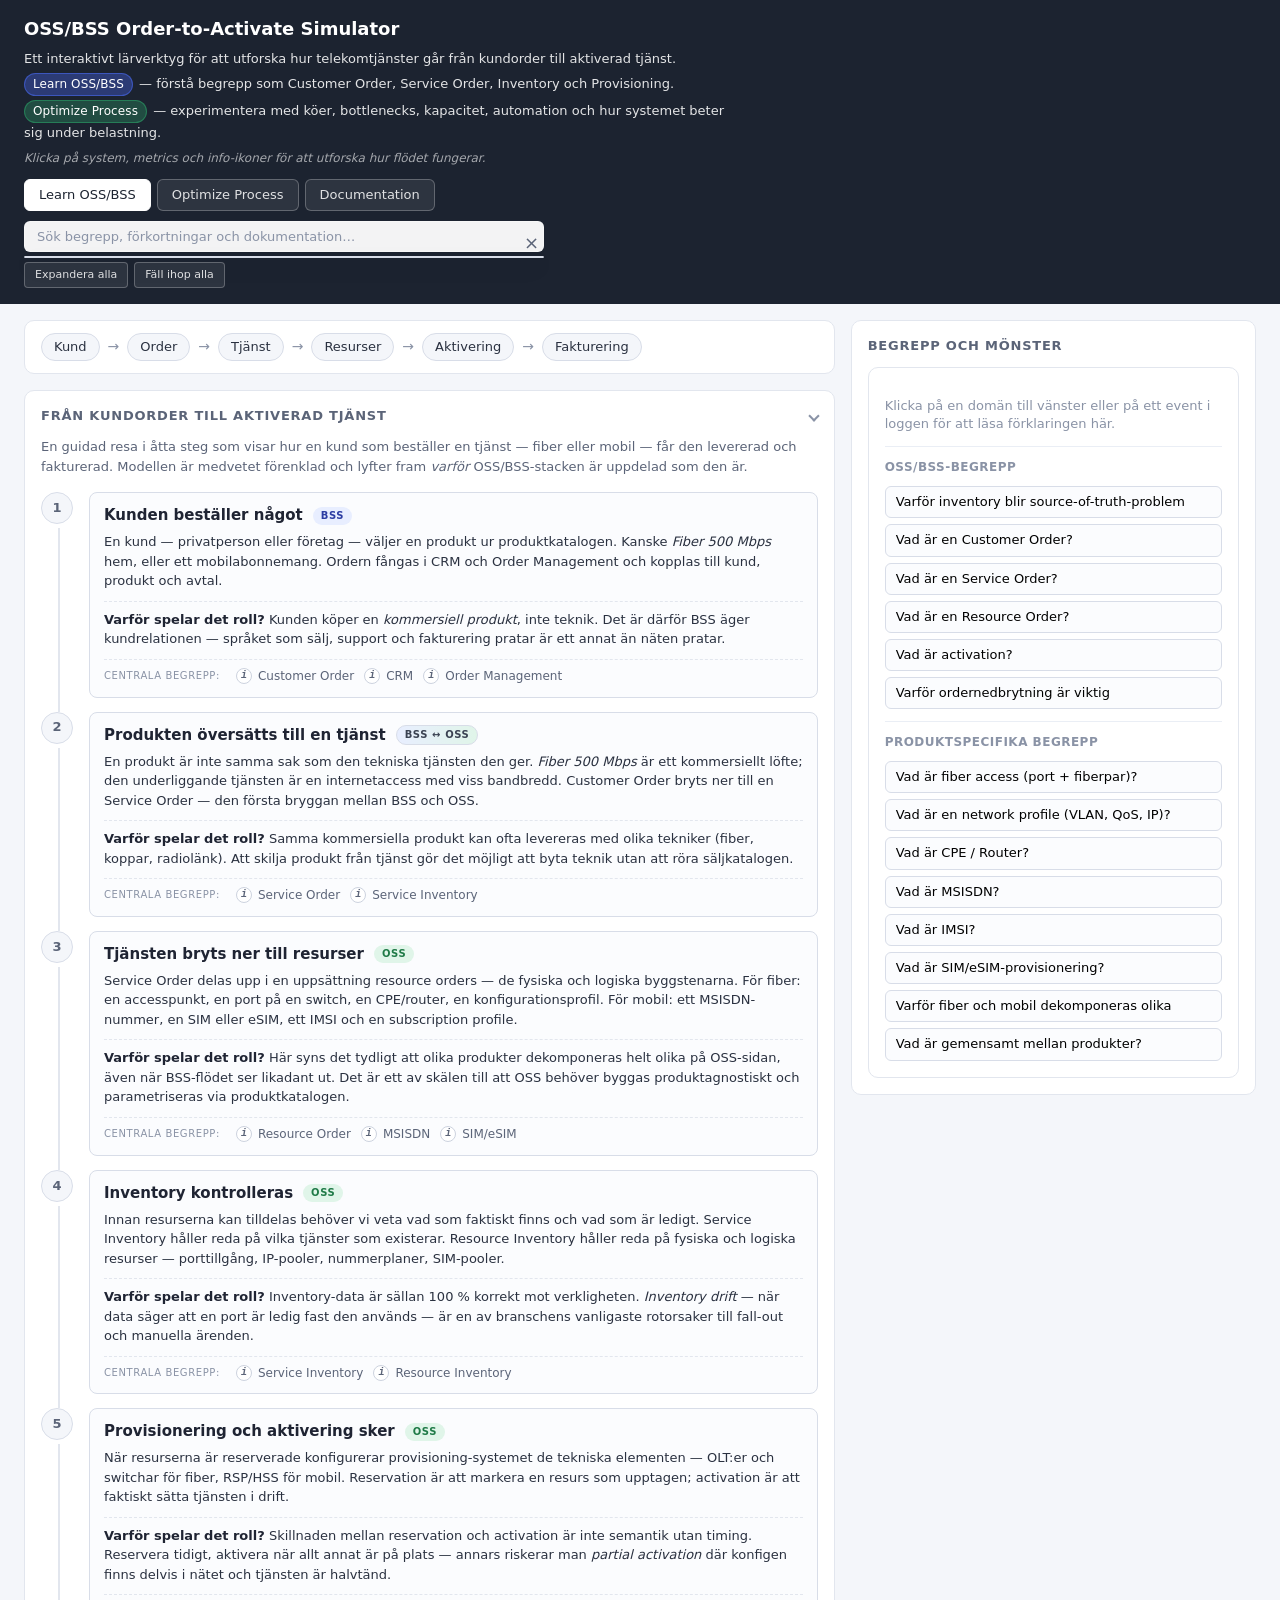
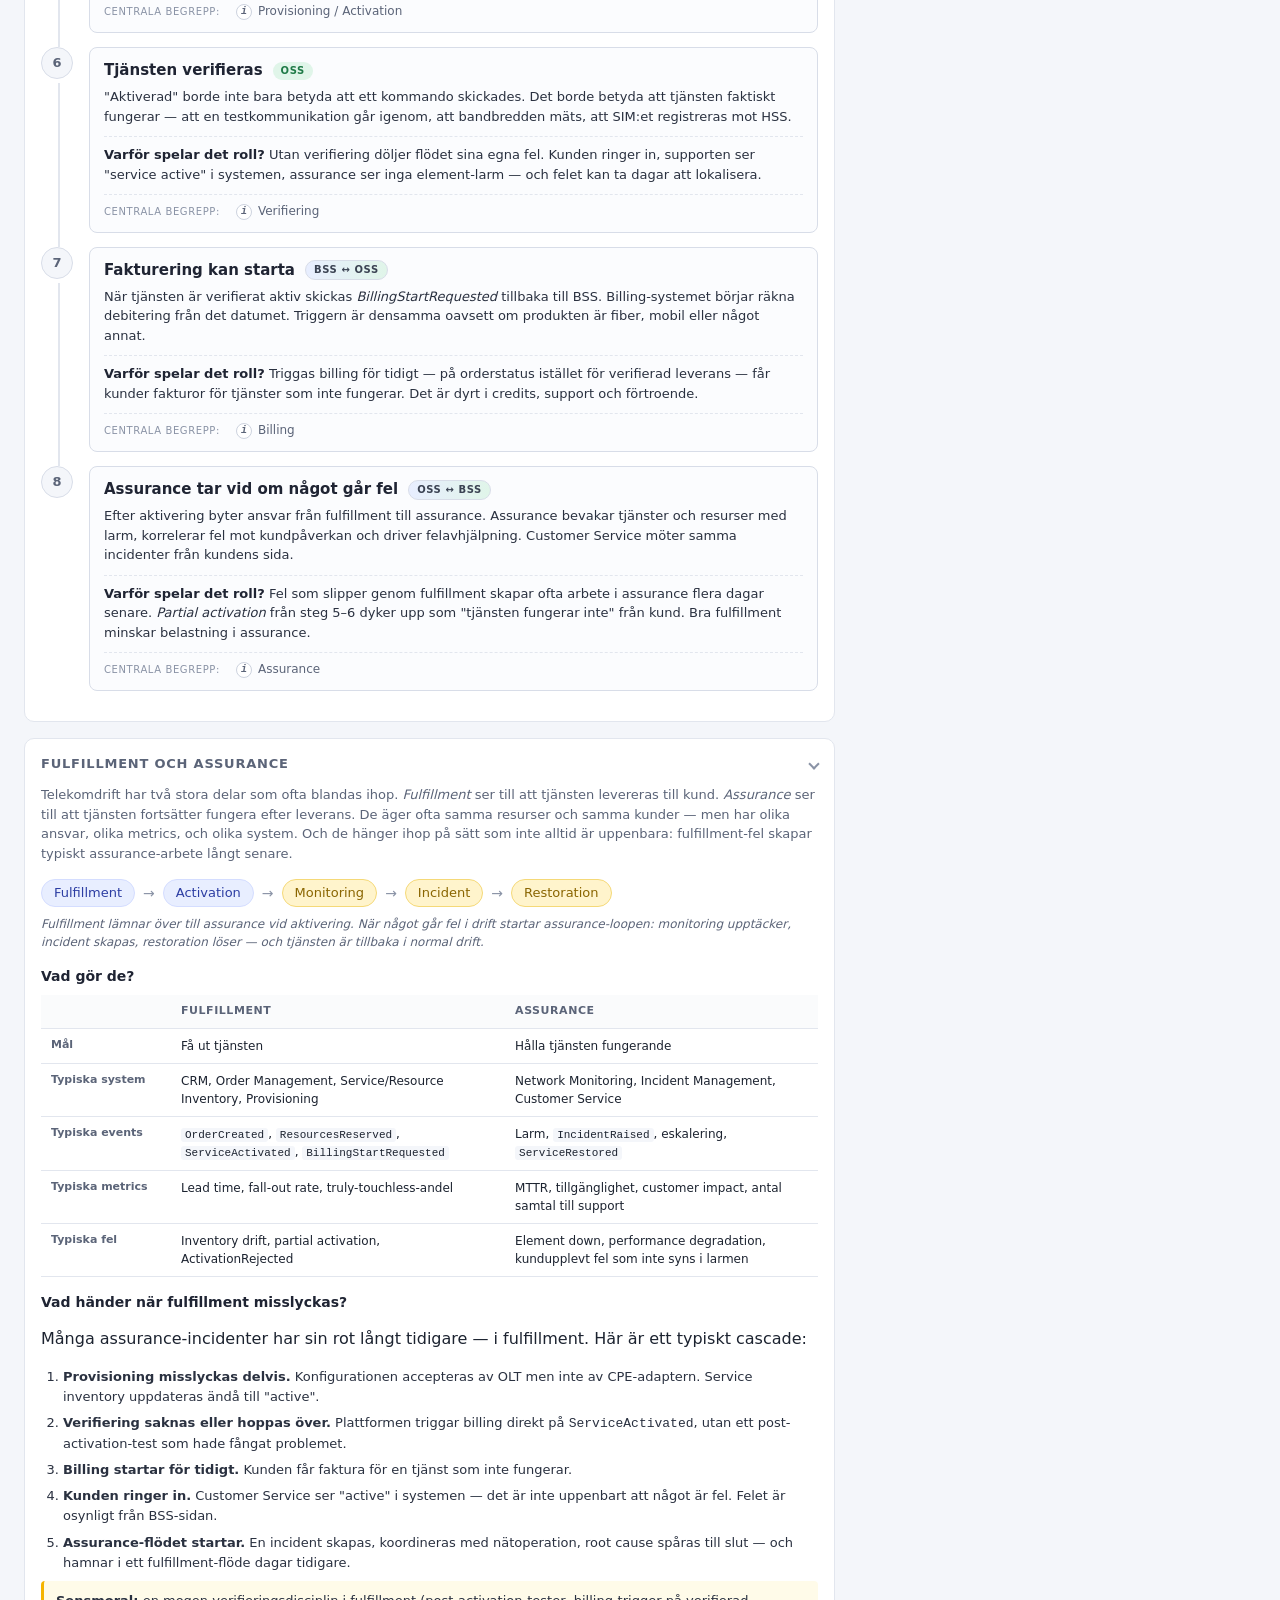
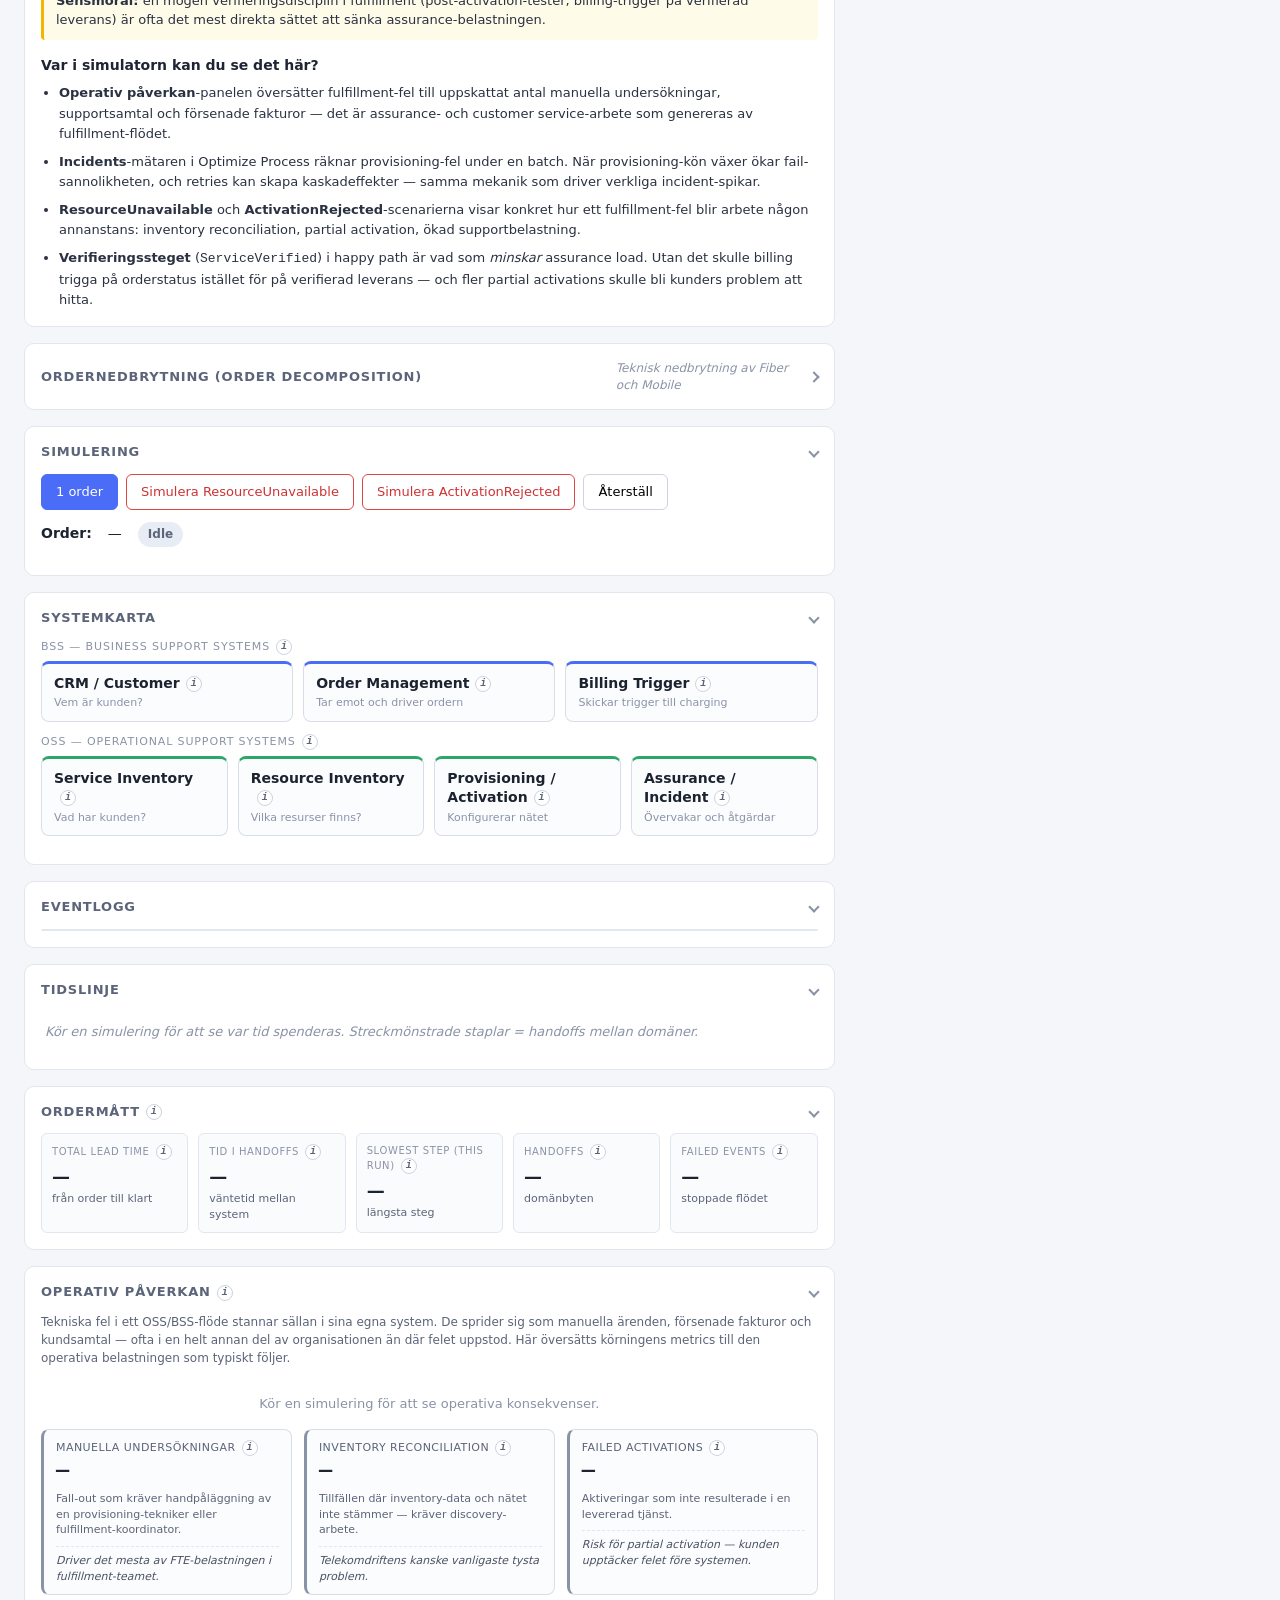
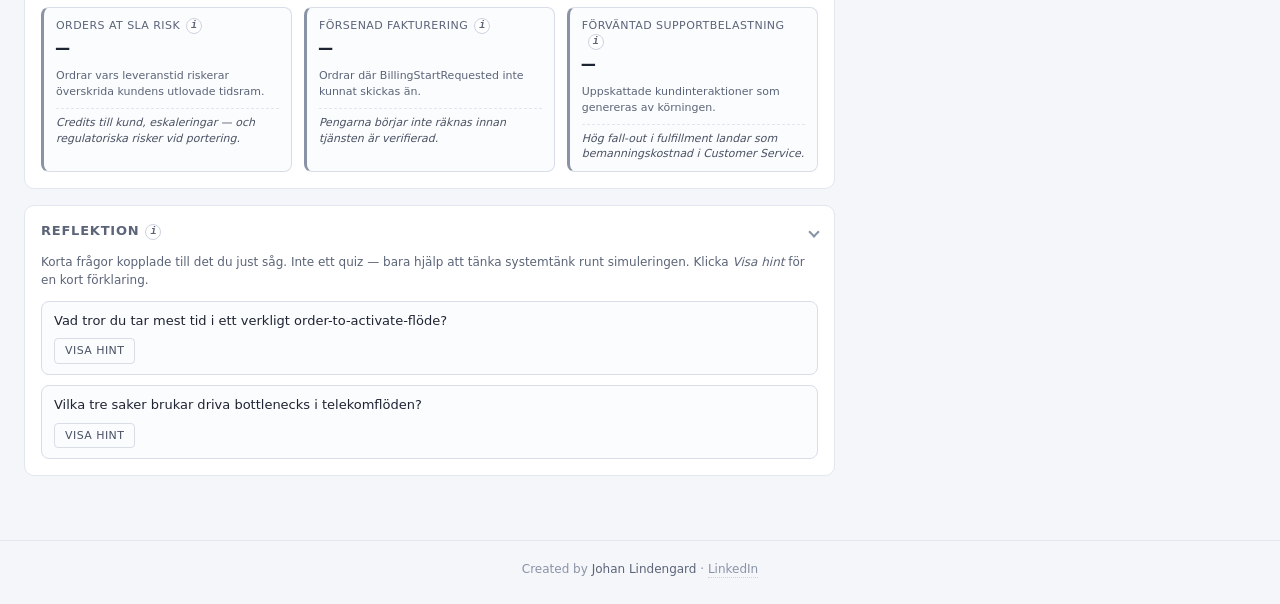
==== index.html @ 3c27e0b2 "ux(nav): back-to-top button and expand/collapse-all controls Two small navigation helpers for a cont" ====
<!doctype html>
<html lang="sv">
<head>
<meta charset="utf-8" />
<title>OSS/BSS Order-to-Activate Simulator</title>
<link rel="stylesheet" href="src/styles/main.css" />
</head>
<body class="mode-learn">
<header>
  <h1>OSS/BSS Order-to-Activate Simulator</h1>
  <div class="intro">
    <p>Ett interaktivt lärverktyg för att utforska hur telekomtjänster går från kundorder till aktiverad tjänst.</p>
    <p><span class="mode-pill mode-pill-learn">Learn OSS/BSS</span> — förstå begrepp som Customer Order, Service Order, Inventory och Provisioning.</p>
    <p><span class="mode-pill mode-pill-optimize">Optimize Process</span> — experimentera med köer, bottlenecks, kapacitet, automation och hur systemet beter sig under belastning.</p>
    <p class="intro-hint">Klicka på system, metrics och info-ikoner för att utforska hur flödet fungerar.</p>
  </div>
  <div class="mode-tabs" role="tablist">
    <button class="mode-tab active" data-mode="learn" role="tab">Learn OSS/BSS</button>
    <button class="mode-tab" data-mode="optimize" role="tab">Optimize Process</button>
    <button class="mode-tab" data-mode="docs" role="tab">Documentation</button>
  </div>
  <div class="search-bar" role="search">
    <input
      type="search"
      id="search-input"
      placeholder="Sök begrepp, förkortningar och dokumentation…"
      autocomplete="off"
      aria-label="Sök begrepp, förkortningar och dokumentation"
      aria-controls="search-results">
    <button type="button" id="search-clear" class="search-clear hidden" aria-label="Rensa sökning">×</button>
    <div class="search-results hidden" id="search-results" role="region" aria-live="polite"></div>
  </div>
  <div class="panel-controls" aria-label="Panelkontroller">
    <button type="button" id="btn-expand-all" class="util-btn" aria-label="Expandera alla sektioner">Expandera alla</button>
    <button type="button" id="btn-collapse-all" class="util-btn" aria-label="Fäll ihop alla sektioner">Fäll ihop alla</button>
  </div>
</header>

<div class="layout">
  <main>
    <div class="panel concept-flow" aria-label="Order-to-Activate på en rad">
      <ol class="flow-row">
        <li class="flow-step">Kund</li>
        <li class="flow-arrow" aria-hidden="true">→</li>
        <li class="flow-step">Order</li>
        <li class="flow-arrow" aria-hidden="true">→</li>
        <li class="flow-step">Tjänst</li>
        <li class="flow-arrow" aria-hidden="true">→</li>
        <li class="flow-step">Resurser</li>
        <li class="flow-arrow" aria-hidden="true">→</li>
        <li class="flow-step">Aktivering</li>
        <li class="flow-arrow" aria-hidden="true">→</li>
        <li class="flow-step">Fakturering</li>
      </ol>
    </div>

    <details class="panel learn-only collapsible" id="theory-journey" open>
      <summary>
        <h2>Från kundorder till aktiverad tjänst</h2>
        <span class="summary-hint">8-stegs teoriresa om Order-to-Activate</span>
        <span class="chevron" aria-hidden="true"></span>
      </summary>
      <p class="journey-intro">
        En guidad resa i åtta steg som visar hur en kund som beställer en tjänst — fiber eller mobil — får den levererad och fakturerad. Modellen är medvetet förenklad och lyfter fram <em>varför</em> OSS/BSS-stacken är uppdelad som den är.
      </p>

      <ol class="journey-list">

        <li class="journey-step">
          <span class="step-num">1</span>
          <div class="step-card">
            <div class="step-head">
              <h3>Kunden beställer något</h3>
              <span class="layer-chip bss">BSS</span>
            </div>
            <p>En kund — privatperson eller företag — väljer en produkt ur produktkatalogen. Kanske <em>Fiber 500 Mbps</em> hem, eller ett mobilabonnemang. Ordern fångas i CRM och Order Management och kopplas till kund, produkt och avtal.</p>
            <p class="step-why"><strong>Varför spelar det roll?</strong> Kunden köper en <em>kommersiell produkt</em>, inte teknik. Det är därför BSS äger kundrelationen — språket som sälj, support och fakturering pratar är ett annat än näten pratar.</p>
            <div class="step-related">
              <span>Centrala begrepp:</span>
              <button type="button" class="info-icon" data-info="customer_order" aria-label="Förklara Customer Order" aria-expanded="false">i</button><span>Customer Order</span>
              <button type="button" class="info-icon" data-info="crm" aria-label="Förklara CRM" aria-expanded="false">i</button><span>CRM</span>
              <button type="button" class="info-icon" data-info="om" aria-label="Förklara Order Management" aria-expanded="false">i</button><span>Order Management</span>
            </div>
          </div>
        </li>

        <li class="journey-step">
          <span class="step-num">2</span>
          <div class="step-card">
            <div class="step-head">
              <h3>Produkten översätts till en tjänst</h3>
              <span class="layer-chip bridge">BSS ↔ OSS</span>
            </div>
            <p>En produkt är inte samma sak som den tekniska tjänsten den ger. <em>Fiber 500 Mbps</em> är ett kommersiellt löfte; den underliggande tjänsten är en internetaccess med viss bandbredd. Customer Order bryts ner till en Service Order — den första bryggan mellan BSS och OSS.</p>
            <p class="step-why"><strong>Varför spelar det roll?</strong> Samma kommersiella produkt kan ofta levereras med olika tekniker (fiber, koppar, radiolänk). Att skilja produkt från tjänst gör det möjligt att byta teknik utan att röra säljkatalogen.</p>
            <div class="step-related">
              <span>Centrala begrepp:</span>
              <button type="button" class="info-icon" data-info="service_order" aria-label="Förklara Service Order" aria-expanded="false">i</button><span>Service Order</span>
              <button type="button" class="info-icon" data-info="si" aria-label="Förklara Service Inventory" aria-expanded="false">i</button><span>Service Inventory</span>
            </div>
          </div>
        </li>

        <li class="journey-step">
          <span class="step-num">3</span>
          <div class="step-card">
            <div class="step-head">
              <h3>Tjänsten bryts ner till resurser</h3>
              <span class="layer-chip oss">OSS</span>
            </div>
            <p>Service Order delas upp i en uppsättning resource orders — de fysiska och logiska byggstenarna. För fiber: en accesspunkt, en port på en switch, en CPE/router, en konfigurationsprofil. För mobil: ett MSISDN-nummer, en SIM eller eSIM, ett IMSI och en subscription profile.</p>
            <p class="step-why"><strong>Varför spelar det roll?</strong> Här syns det tydligt att olika produkter dekomponeras helt olika på OSS-sidan, även när BSS-flödet ser likadant ut. Det är ett av skälen till att OSS behöver byggas produktagnostiskt och parametriseras via produktkatalogen.</p>
            <div class="step-related">
              <span>Centrala begrepp:</span>
              <button type="button" class="info-icon" data-info="resource_order" aria-label="Förklara Resource Order" aria-expanded="false">i</button><span>Resource Order</span>
              <button type="button" class="info-icon" data-info="msisdn" aria-label="Förklara MSISDN" aria-expanded="false">i</button><span>MSISDN</span>
              <button type="button" class="info-icon" data-info="sim_esim" aria-label="Förklara SIM/eSIM" aria-expanded="false">i</button><span>SIM/eSIM</span>
            </div>
          </div>
        </li>

        <li class="journey-step">
          <span class="step-num">4</span>
          <div class="step-card">
            <div class="step-head">
              <h3>Inventory kontrolleras</h3>
              <span class="layer-chip oss">OSS</span>
            </div>
            <p>Innan resurserna kan tilldelas behöver vi veta vad som faktiskt finns och vad som är ledigt. Service Inventory håller reda på vilka tjänster som existerar. Resource Inventory håller reda på fysiska och logiska resurser — porttillgång, IP-pooler, nummerplaner, SIM-pooler.</p>
            <p class="step-why"><strong>Varför spelar det roll?</strong> Inventory-data är sällan 100 % korrekt mot verkligheten. <em>Inventory drift</em> — när data säger att en port är ledig fast den används — är en av branschens vanligaste rotorsaker till fall-out och manuella ärenden.</p>
            <div class="step-related">
              <span>Centrala begrepp:</span>
              <button type="button" class="info-icon" data-info="si" aria-label="Förklara Service Inventory" aria-expanded="false">i</button><span>Service Inventory</span>
              <button type="button" class="info-icon" data-info="ri" aria-label="Förklara Resource Inventory" aria-expanded="false">i</button><span>Resource Inventory</span>
            </div>
          </div>
        </li>

        <li class="journey-step">
          <span class="step-num">5</span>
          <div class="step-card">
            <div class="step-head">
              <h3>Provisionering och aktivering sker</h3>
              <span class="layer-chip oss">OSS</span>
            </div>
            <p>När resurserna är reserverade konfigurerar provisioning-systemet de tekniska elementen — OLT:er och switchar för fiber, RSP/HSS för mobil. Reservation är att markera en resurs som upptagen; activation är att faktiskt sätta tjänsten i drift.</p>
            <p class="step-why"><strong>Varför spelar det roll?</strong> Skillnaden mellan reservation och activation är inte semantik utan timing. Reservera tidigt, aktivera när allt annat är på plats — annars riskerar man <em>partial activation</em> där konfigen finns delvis i nätet och tjänsten är halvtänd.</p>
            <div class="step-related">
              <span>Centrala begrepp:</span>
              <button type="button" class="info-icon" data-info="prov" aria-label="Förklara Provisioning" aria-expanded="false">i</button><span>Provisioning / Activation</span>
            </div>
          </div>
        </li>

        <li class="journey-step">
          <span class="step-num">6</span>
          <div class="step-card">
            <div class="step-head">
              <h3>Tjänsten verifieras</h3>
              <span class="layer-chip oss">OSS</span>
            </div>
            <p>"Aktiverad" borde inte bara betyda att ett kommando skickades. Det borde betyda att tjänsten faktiskt fungerar — att en testkommunikation går igenom, att bandbredden mäts, att SIM:et registreras mot HSS.</p>
            <p class="step-why"><strong>Varför spelar det roll?</strong> Utan verifiering döljer flödet sina egna fel. Kunden ringer in, supporten ser "service active" i systemen, assurance ser inga element-larm — och felet kan ta dagar att lokalisera.</p>
            <div class="step-related">
              <span>Centrala begrepp:</span>
              <button type="button" class="info-icon" data-info="prov" aria-label="Förklara Verifiering" aria-expanded="false">i</button><span>Verifiering</span>
            </div>
          </div>
        </li>

        <li class="journey-step">
          <span class="step-num">7</span>
          <div class="step-card">
            <div class="step-head">
              <h3>Fakturering kan starta</h3>
              <span class="layer-chip bridge">BSS ↔ OSS</span>
            </div>
            <p>När tjänsten är verifierat aktiv skickas <em>BillingStartRequested</em> tillbaka till BSS. Billing-systemet börjar räkna debitering från det datumet. Triggern är densamma oavsett om produkten är fiber, mobil eller något annat.</p>
            <p class="step-why"><strong>Varför spelar det roll?</strong> Triggas billing för tidigt — på orderstatus istället för verifierad leverans — får kunder fakturor för tjänster som inte fungerar. Det är dyrt i credits, support och förtroende.</p>
            <div class="step-related">
              <span>Centrala begrepp:</span>
              <button type="button" class="info-icon" data-info="billing" aria-label="Förklara Billing" aria-expanded="false">i</button><span>Billing</span>
            </div>
          </div>
        </li>

        <li class="journey-step">
          <span class="step-num">8</span>
          <div class="step-card">
            <div class="step-head">
              <h3>Assurance tar vid om något går fel</h3>
              <span class="layer-chip bridge">OSS ↔ BSS</span>
            </div>
            <p>Efter aktivering byter ansvar från fulfillment till assurance. Assurance bevakar tjänster och resurser med larm, korrelerar fel mot kundpåverkan och driver felavhjälpning. Customer Service möter samma incidenter från kundens sida.</p>
            <p class="step-why"><strong>Varför spelar det roll?</strong> Fel som slipper genom fulfillment skapar ofta arbete i assurance flera dagar senare. <em>Partial activation</em> från steg 5–6 dyker upp som "tjänsten fungerar inte" från kund. Bra fulfillment minskar belastning i assurance.</p>
            <div class="step-related">
              <span>Centrala begrepp:</span>
              <button type="button" class="info-icon" data-info="assur" aria-label="Förklara Assurance" aria-expanded="false">i</button><span>Assurance</span>
            </div>
          </div>
        </li>

      </ol>
    </details>

    <details class="panel learn-only collapsible" id="fulfillment-assurance" open>
      <summary>
        <h2>Fulfillment och Assurance</h2>
        <span class="summary-hint">Två sidor av samma flöde — leverans och drift</span>
        <span class="chevron" aria-hidden="true"></span>
      </summary>

      <p class="journey-intro">
        Telekomdrift har två stora delar som ofta blandas ihop. <em>Fulfillment</em> ser till att tjänsten levereras till kund. <em>Assurance</em> ser till att tjänsten fortsätter fungera efter leverans. De äger ofta samma resurser och samma kunder — men har olika ansvar, olika metrics, och olika system. Och de hänger ihop på sätt som inte alltid är uppenbara: fulfillment-fel skapar typiskt assurance-arbete långt senare.
      </p>

      <ol class="fa-flow" aria-label="Fulfillment till assurance på en rad">
        <li class="fa-step fa-fulfillment">Fulfillment</li>
        <li class="fa-arrow" aria-hidden="true">→</li>
        <li class="fa-step fa-activation">Activation</li>
        <li class="fa-arrow" aria-hidden="true">→</li>
        <li class="fa-step fa-monitoring">Monitoring</li>
        <li class="fa-arrow" aria-hidden="true">→</li>
        <li class="fa-step fa-incident">Incident</li>
        <li class="fa-arrow" aria-hidden="true">→</li>
        <li class="fa-step fa-restoration">Restoration</li>
      </ol>
      <p class="fa-flow-caption">
        Fulfillment lämnar över till assurance vid aktivering. När något går fel i drift startar assurance-loopen: monitoring upptäcker, incident skapas, restoration löser — och tjänsten är tillbaka i normal drift.
      </p>

      <h3>Vad gör de?</h3>
      <table class="fa-compare">
        <thead>
          <tr>
            <th></th>
            <th>Fulfillment</th>
            <th>Assurance</th>
          </tr>
        </thead>
        <tbody>
          <tr>
            <td><strong>Mål</strong></td>
            <td>Få ut tjänsten</td>
            <td>Hålla tjänsten fungerande</td>
          </tr>
          <tr>
            <td><strong>Typiska system</strong></td>
            <td>CRM, Order Management, Service/Resource Inventory, Provisioning</td>
            <td>Network Monitoring, Incident Management, Customer Service</td>
          </tr>
          <tr>
            <td><strong>Typiska events</strong></td>
            <td><code>OrderCreated</code>, <code>ResourcesReserved</code>, <code>ServiceActivated</code>, <code>BillingStartRequested</code></td>
            <td>Larm, <code>IncidentRaised</code>, eskalering, <code>ServiceRestored</code></td>
          </tr>
          <tr>
            <td><strong>Typiska metrics</strong></td>
            <td>Lead time, fall-out rate, truly-touchless-andel</td>
            <td>MTTR, tillgänglighet, customer impact, antal samtal till support</td>
          </tr>
          <tr>
            <td><strong>Typiska fel</strong></td>
            <td>Inventory drift, partial activation, ActivationRejected</td>
            <td>Element down, performance degradation, kundupplevt fel som inte syns i larmen</td>
          </tr>
        </tbody>
      </table>

      <h3>Vad händer när fulfillment misslyckas?</h3>
      <p>Många assurance-incidenter har sin rot långt tidigare — i fulfillment. Här är ett typiskt cascade:</p>
      <ol class="fa-example">
        <li><strong>Provisioning misslyckas delvis.</strong> Konfigurationen accepteras av OLT men inte av CPE-adaptern. Service inventory uppdateras ändå till "active".</li>
        <li><strong>Verifiering saknas eller hoppas över.</strong> Plattformen triggar billing direkt på <code>ServiceActivated</code>, utan ett post-activation-test som hade fångat problemet.</li>
        <li><strong>Billing startar för tidigt.</strong> Kunden får faktura för en tjänst som inte fungerar.</li>
        <li><strong>Kunden ringer in.</strong> Customer Service ser "active" i systemen — det är inte uppenbart att något är fel. Felet är osynligt från BSS-sidan.</li>
        <li><strong>Assurance-flödet startar.</strong> En incident skapas, koordineras med nätoperation, root cause spåras till slut — och hamnar i ett fulfillment-flöde dagar tidigare.</li>
      </ol>
      <p class="fa-takeaway"><strong>Sensmoral:</strong> en mogen verifieringsdisciplin i fulfillment (post-activation-tester, billing-trigger på verifierad leverans) är ofta det mest direkta sättet att sänka assurance-belastningen.</p>

      <h3>Var i simulatorn kan du se det här?</h3>
      <ul class="fa-links">
        <li><strong>Operativ påverkan</strong>-panelen översätter fulfillment-fel till uppskattat antal manuella undersökningar, supportsamtal och försenade fakturor — det är assurance- och customer service-arbete som genereras av fulfillment-flödet.</li>
        <li><strong>Incidents</strong>-mätaren i Optimize Process räknar provisioning-fel under en batch. När provisioning-kön växer ökar fail-sannolikheten, och retries kan skapa kaskadeffekter — samma mekanik som driver verkliga incident-spikar.</li>
        <li><strong>ResourceUnavailable</strong> och <strong>ActivationRejected</strong>-scenarierna visar konkret hur ett fulfillment-fel blir arbete någon annanstans: inventory reconciliation, partial activation, ökad supportbelastning.</li>
        <li><strong>Verifieringssteget</strong> (<code>ServiceVerified</code>) i happy path är vad som <em>minskar</em> assurance load. Utan det skulle billing trigga på orderstatus istället för på verifierad leverans — och fler partial activations skulle bli kunders problem att hitta.</li>
      </ul>
    </details>

    <details class="panel learn-only collapsible" id="decomp-panel">
      <summary>
        <h2>Ordernedbrytning (Order decomposition)</h2>
        <span class="summary-hint">Teknisk nedbrytning av Fiber och Mobile</span>
        <span class="chevron" aria-hidden="true"></span>
      </summary>
      <p class="decomp-intro">
        En kundorder är inte ett enda arbetsobjekt — den dekomponeras till en service order, flera resource orders och en uppsättning aktiveringsuppgifter. <em>Olika produkter dekomponeras olika.</em> Klicka på en nivå för att läsa mer i learning-panelen.
      </p>

      <div class="decomp-product-row">
        <span class="exp-label">Produkt:</span>
        <div class="capacity-buttons" id="product-buttons">
          <button class="cap-btn active" data-product="fiber">Fiber 500 Mbps</button>
          <button class="cap-btn" data-product="mobile">Mobile subscription</button>
        </div>
        <span class="exp-hint">BSS-flödet ser nästan likadant ut. OSS-dekompositionen ändras kraftigt — det är hela poängen.</span>
      </div>

      <div id="decomp-tree-host"></div>
      <div id="decomp-failures-host"></div>
      <div id="decomp-example-host"></div>
    </details>

    <details class="panel collapsible" id="sim-panel" open>
      <summary>
        <h2>Simulering</h2>
        <span class="summary-hint">Knappar för att köra ordrar</span>
        <span class="chevron" aria-hidden="true"></span>
      </summary>
      <div class="experiment-row optimize-only">
        <label class="toggle">
          <input type="checkbox" id="automation-toggle">
          <span class="track"><span class="thumb"></span></span>
          <span class="text">Automatisera resource reservation</span>
        </label>
        <button type="button" class="info-icon" data-info="automation_reservation" aria-label="Förklara Automatisera resource reservation" aria-expanded="false">i</button>
        <span class="exp-hint">När på: reservation-steg går dubbelt så snabbt (× 0.5). Simulerar att gå från manuell tilldelning till API-baserad reservation. Kör scenariot med och utan toggle för att se skillnaden.</span>
      </div>
      <div class="experiment-row optimize-only">
        <label class="toggle">
          <input type="checkbox" id="prov-automation-toggle">
          <span class="track"><span class="thumb"></span></span>
          <span class="text">Automated provisioning / activation</span>
        </label>
        <button type="button" class="info-icon" data-info="automation_provisioning" aria-label="Förklara Automated provisioning" aria-expanded="false">i</button>
        <span class="exp-hint">När på: provisioning × 0.6, activation/verification × 0.7, fail-prob × 0.5. Verifieringen finns kvar — automation tar inte bort inventory mismatch eller nätfel.</span>
      </div>
      <div class="experiment-row optimize-only">
        <span class="exp-label">Resource Inventory workers:<button type="button" class="info-icon" data-info="ri_capacity" aria-label="Förklara Resource Reservation capacity" aria-expanded="false">i</button></span>
        <div class="capacity-buttons" id="capacity-buttons">
          <button class="cap-btn active" data-workers="1">1</button>
          <button class="cap-btn" data-workers="2">2</button>
          <button class="cap-btn" data-workers="3">3</button>
        </div>
        <span class="exp-hint">Hur många reservationer som kan göras parallellt. Representerar parallell kapacitet — inte nödvändigtvis personer.</span>
      </div>
      <div class="experiment-row optimize-only">
        <span class="exp-label">Provisioning / Activation capacity:<button type="button" class="info-icon" data-info="prov_capacity" aria-label="Förklara Provisioning capacity" aria-expanded="false">i</button></span>
        <div class="capacity-buttons" id="prov-capacity-buttons">
          <button class="cap-btn active" data-workers="1">1</button>
          <button class="cap-btn" data-workers="2">2</button>
          <button class="cap-btn" data-workers="3">3</button>
        </div>
        <span class="exp-hint">Hur många activation-jobb som kan köras parallellt. Representerar adapterinstanser, parallel orchestration eller bättre köhantering — <em>inte</em> personer. Capacity och automation är separata begrepp.</span>
      </div>
      <div class="experiment-row optimize-only">
        <span class="exp-label">Variation i betjäningstid:<button type="button" class="info-icon" data-info="variability" aria-label="Förklara Variability" aria-expanded="false">i</button></span>
        <div class="capacity-buttons" id="variability-buttons">
          <button class="cap-btn active" data-variability="0">0%</button>
          <button class="cap-btn" data-variability="25">±25%</button>
          <button class="cap-btn" data-variability="50">±50%</button>
        </div>
        <span class="exp-hint">Slumpar varje stegs duration kring sitt medelvärde. Samma genomsnitt — men mer kö. <em>Variation is the enemy of flow.</em></span>
      </div>
      <div class="experiment-row optimize-only">
        <label class="toggle">
          <input type="checkbox" id="backpressure-toggle">
          <span class="track"><span class="thumb"></span></span>
          <span class="text">Backpressure: pausa nya ordrar när RI-kö ≥ 3</span>
        </label>
        <button type="button" class="info-icon" data-info="backpressure" aria-label="Förklara Backpressure" aria-expanded="false">i</button>
        <span class="exp-hint">Order Management slutar tillfälligt acceptera ordrar när bottlenecken är full. Hellre långsam respons uppströms än kollaps nedströms.</span>
      </div>
      <div class="controls">
        <button id="btn-happy" class="primary">1 order</button>
        <button id="btn-batch-5" class="primary optimize-only">5 orders</button>
        <button id="btn-batch-20" class="primary optimize-only">20 orders</button>
        <button id="btn-fail-resource" class="danger">Simulera ResourceUnavailable</button>
        <button id="btn-fail-prov" class="danger">Simulera ActivationRejected</button>
        <button id="btn-reset">Återställ</button>
      </div>
      <div class="status-row">
        <strong>Order:</strong>
        <span id="order-id">—</span>
        <span class="status-pill" id="status-pill">Idle</span>
      </div>
    </details>

    <details class="panel collapsible" id="sysmap-panel" open>
      <summary>
        <h2>Systemkarta</h2>
        <span class="summary-hint">Domäner i BSS och OSS</span>
        <span class="chevron" aria-hidden="true"></span>
      </summary>
      <div class="layer-label">BSS — Business Support Systems<button type="button" class="info-icon" data-info="bss" aria-label="Förklara BSS" aria-expanded="false">i</button></div>
      <div class="row bss" id="row-bss"></div>
      <div class="layer-label">OSS — Operational Support Systems<button type="button" class="info-icon" data-info="oss" aria-label="Förklara OSS" aria-expanded="false">i</button></div>
      <div class="row oss" id="row-oss"></div>
    </details>

    <details class="panel collapsible" id="eventlog-panel" open>
      <summary>
        <h2>Eventlogg</h2>
        <span class="summary-hint">Händelser från senaste körning</span>
        <span class="chevron" aria-hidden="true"></span>
      </summary>
      <div class="log" id="log"></div>
    </details>

    <details class="panel singel-only collapsible" id="timeline-panel" open>
      <summary>
        <h2>Tidslinje</h2>
        <span class="summary-hint">Visualisering av eventflödet</span>
        <span class="chevron" aria-hidden="true"></span>
      </summary>
      <div id="timeline" class="timeline">
        <div class="timeline-empty">Kör en simulering för att se var tid spenderas. Streckmönstrade staplar = handoffs mellan domäner.</div>
      </div>
    </details>

    <details class="panel parallel-only optimize-only collapsible" id="queues-panel" open>
      <summary>
        <h2>Köer (system med begränsad kapacitet)</h2>
        <span class="summary-hint">Aktuella köer per system</span>
        <span class="chevron" aria-hidden="true"></span>
      </summary>
      <div class="queue-panel" id="queue-panel"></div>
    </details>

    <details class="panel parallel-only optimize-only collapsible" id="throughput-panel" open>
      <summary>
        <h2>Throughput och systembelastning över tid</h2>
        <span class="summary-hint">Genomströmning och kö över batch-körningen</span>
        <span class="chevron" aria-hidden="true"></span>
      </summary>
      <div id="chart-wrap">
        <div class="chart-empty" id="chart-empty">Kör en batch — grafen ritar sig själv under tiden.</div>
        <svg id="chart" class="chart" viewBox="0 0 600 160" preserveAspectRatio="none" style="display:none;"></svg>
      </div>
      <div class="chart-legend">
        <span class="leg leg-active"><span class="dot"></span>Active <span class="val" id="leg-active-val">0</span></span>
        <span class="leg leg-queued"><span class="dot"></span>Queue <span class="val" id="leg-queued-val">0</span></span>
        <span class="leg leg-completed"><span class="dot"></span>Completed <span class="val" id="leg-completed-val">0</span></span>
        <span class="leg leg-incidents"><span class="dot"></span>Incidents <span class="val" id="leg-incidents-val">0</span></span>
      </div>
      <div class="chart-runs hidden" id="chart-runs">
        <span class="run-prev">Föregående körning</span>
        <span class="run-cur">Nuvarande körning</span>
      </div>
      <div class="run-compare hidden" id="run-compare">
        <h4>Jämförelse · Föregående vs Nuvarande</h4>
        <div class="cmp-settings">
          <div><span class="cmp-tag prev">Föregående</span><span id="cmp-prev-summary">—</span></div>
          <div><span class="cmp-tag cur">Nuvarande</span><span id="cmp-cur-summary">—</span></div>
        </div>
        <div class="cmp-grid">
          <div class="cmp-cell">
            <div class="cmp-label">Avg lead time</div>
            <div class="cmp-row"><span class="cmp-prev" id="cmp-lead-prev">—</span><span class="cmp-cur" id="cmp-lead-cur">—</span></div>
            <div class="cmp-delta" id="cmp-lead-delta"></div>
          </div>
          <div class="cmp-cell">
            <div class="cmp-label">Incidents</div>
            <div class="cmp-row"><span class="cmp-prev" id="cmp-incidents-prev">—</span><span class="cmp-cur" id="cmp-incidents-cur">—</span></div>
            <div class="cmp-delta" id="cmp-incidents-delta"></div>
          </div>
          <div class="cmp-cell">
            <div class="cmp-label">Max queue</div>
            <div class="cmp-row"><span class="cmp-prev" id="cmp-maxqueue-prev">—</span><span class="cmp-cur" id="cmp-maxqueue-cur">—</span></div>
            <div class="cmp-delta" id="cmp-maxqueue-delta"></div>
          </div>
          <div class="cmp-cell">
            <div class="cmp-label">Throughput</div>
            <div class="cmp-row"><span class="cmp-prev" id="cmp-tput-prev">—</span><span class="cmp-cur" id="cmp-tput-cur">—</span></div>
            <div class="cmp-delta" id="cmp-tput-delta"></div>
          </div>
        </div>
      </div>
    </details>

    <details class="panel parallel-only optimize-only collapsible" id="orders-panel" open>
      <summary>
        <h2>Ordrar</h2>
        <span class="summary-hint">Orderlista för batch-körningen</span>
        <span class="chevron" aria-hidden="true"></span>
      </summary>
      <div class="order-list" id="order-list"></div>
    </details>

    <div class="analysis-area">

    <details class="panel parallel-only optimize-only collapsible" id="sysmetrics-panel" open>
      <summary>
        <h2>Systemmått (batch-körning)<button type="button" class="info-icon" data-info="system_metrics" aria-label="Förklara Systemmått" aria-expanded="false">i</button></h2>
        <span class="summary-hint">Mätetal för hela batch-körningen</span>
        <span class="chevron" aria-hidden="true"></span>
      </summary>
      <div class="dashboard">
        <div class="dash-card"><div class="label">Active<button type="button" class="info-icon" data-info="active" aria-label="Förklara Active orders" aria-expanded="false">i</button></div><div class="value" id="d-active">0</div></div>
        <div class="dash-card"><div class="label">Queue depth<button type="button" class="info-icon" data-info="queued" aria-label="Förklara Queue depth" aria-expanded="false">i</button></div><div class="value" id="d-queued">0</div></div>
        <div class="dash-card"><div class="label">Completed<button type="button" class="info-icon" data-info="completed" aria-label="Förklara Completed orders" aria-expanded="false">i</button></div><div class="value" id="d-completed">0</div></div>
        <div class="dash-card"><div class="label">Average lead time<button type="button" class="info-icon" data-info="lead_time" aria-label="Förklara Average lead time" aria-expanded="false">i</button></div><div class="value" id="d-lead">—</div></div>
        <div class="dash-card"><div class="label">System throughput (sim)<button type="button" class="info-icon" data-info="throughput" aria-label="Förklara System throughput" aria-expanded="false">i</button></div><div class="value" id="d-throughput">—</div></div>
        <div class="dash-card" id="d-incidents-card"><div class="label">Batch incidents<button type="button" class="info-icon" data-info="incidents" aria-label="Förklara Batch incidents" aria-expanded="false">i</button></div><div class="value" id="d-incidents">0</div></div>
      </div>
      <div class="dash-busy">Busiest system: <strong id="d-busiest">—</strong><span id="d-bp-status"></span></div>
    </details>

    <details class="panel collapsible" id="ordermetrics-panel" open>
      <summary>
        <h2>Ordermått<button type="button" class="info-icon" data-info="order_metrics" aria-label="Förklara Ordermått" aria-expanded="false">i</button></h2>
        <span class="summary-hint">Mätetal och insikter för enskild order</span>
        <span class="chevron" aria-hidden="true"></span>
      </summary>
      <div class="metrics" id="metrics">
        <div class="metric"><div class="label">Total lead time<button type="button" class="info-icon" data-info="lead_time" aria-label="Förklara Lead time" aria-expanded="false">i</button></div><div class="value" id="m-total">—</div><div class="sub">från order till klart</div></div>
        <div class="metric"><div class="label">Tid i handoffs<button type="button" class="info-icon" data-info="handoff_time" aria-label="Förklara Tid i handoffs" aria-expanded="false">i</button></div><div class="value" id="m-handoff">—</div><div class="sub" id="m-handoff-sub">väntetid mellan system</div></div>
        <div class="metric"><div class="label">Slowest step (this run)<button type="button" class="info-icon" data-info="bottleneck_metric" aria-label="Förklara Slowest step" aria-expanded="false">i</button></div><div class="value" id="m-bottleneck">—</div><div class="sub" id="m-bottleneck-sub">längsta steg</div></div>
        <div class="metric"><div class="label">Handoffs<button type="button" class="info-icon" data-info="handoff" aria-label="Förklara Handoff" aria-expanded="false">i</button></div><div class="value" id="m-handoff-count">—</div><div class="sub">domänbyten</div></div>
        <div class="metric"><div class="label">Failed events<button type="button" class="info-icon" data-info="failed_events" aria-label="Förklara Failed events" aria-expanded="false">i</button></div><div class="value" id="m-fail">—</div><div class="sub">stoppade flödet</div></div>
      </div>
      <div class="insight hidden" id="insight"></div>
      <div class="improvement hidden" id="improvement">
        <h4>Förbättringsexperiment — <span id="imp-scenario"></span></h4>
        <div class="imp-grid">
          <div class="imp-cell"><div class="imp-label">Manuellt</div><div class="imp-value" id="imp-manual">—</div></div>
          <div class="imp-cell"><div class="imp-label">Automatiserat</div><div class="imp-value" id="imp-auto">—</div></div>
          <div class="imp-cell"><div class="imp-label">Förbättring</div><div class="imp-value imp-big" id="imp-delta">—</div></div>
        </div>
        <div class="imp-bottleneck" id="imp-bottleneck"></div>
        <p class="imp-insight" id="imp-insight"></p>
      </div>
    </details>

    <details class="panel collapsible" id="impact-panel" open>
      <summary>
        <h2>Operativ påverkan<button type="button" class="info-icon" data-info="operational_impact" aria-label="Förklara Operativ påverkan" aria-expanded="false">i</button></h2>
        <span class="summary-hint">Vad metrics betyder operativt</span>
        <span class="chevron" aria-hidden="true"></span>
      </summary>
      <p class="impact-intro">Tekniska fel i ett OSS/BSS-flöde stannar sällan i sina egna system. De sprider sig som manuella ärenden, försenade fakturor och kundsamtal — ofta i en helt annan del av organisationen än där felet uppstod. Här översätts körningens metrics till den operativa belastningen som typiskt följer.</p>
      <div class="impact-empty" id="impact-empty">Kör en simulering för att se operativa konsekvenser.</div>
      <div class="impact-grid hidden" id="impact-grid">
        <div class="impact-card" id="imp-investigations">
          <div class="impact-label">Manuella undersökningar<button type="button" class="info-icon" data-info="impact_investigations" aria-label="Förklara Manuella undersökningar" aria-expanded="false">i</button></div>
          <div class="impact-value">—</div>
          <div class="impact-sub">Fall-out som kräver handpåläggning av en provisioning-tekniker eller fulfillment-koordinator.</div>
          <div class="impact-why">Driver det mesta av FTE-belastningen i fulfillment-teamet.</div>
        </div>
        <div class="impact-card" id="imp-recon">
          <div class="impact-label">Inventory reconciliation<button type="button" class="info-icon" data-info="impact_recon" aria-label="Förklara Inventory reconciliation" aria-expanded="false">i</button></div>
          <div class="impact-value">—</div>
          <div class="impact-sub">Tillfällen där inventory-data och nätet inte stämmer — kräver discovery-arbete.</div>
          <div class="impact-why">Telekomdriftens kanske vanligaste tysta problem.</div>
        </div>
        <div class="impact-card" id="imp-failed-act">
          <div class="impact-label">Failed activations<button type="button" class="info-icon" data-info="impact_failed_act" aria-label="Förklara Failed activations" aria-expanded="false">i</button></div>
          <div class="impact-value">—</div>
          <div class="impact-sub">Aktiveringar som inte resulterade i en levererad tjänst.</div>
          <div class="impact-why">Risk för partial activation — kunden upptäcker felet före systemen.</div>
        </div>
        <div class="impact-card" id="imp-sla">
          <div class="impact-label">Orders at SLA risk<button type="button" class="info-icon" data-info="impact_sla" aria-label="Förklara Orders at SLA risk" aria-expanded="false">i</button></div>
          <div class="impact-value">—</div>
          <div class="impact-sub">Ordrar vars leveranstid riskerar överskrida kundens utlovade tidsram.</div>
          <div class="impact-why">Credits till kund, eskaleringar — och regulatoriska risker vid portering.</div>
        </div>
        <div class="impact-card" id="imp-billing">
          <div class="impact-label">Försenad fakturering<button type="button" class="info-icon" data-info="impact_billing" aria-label="Förklara Försenad fakturering" aria-expanded="false">i</button></div>
          <div class="impact-value">—</div>
          <div class="impact-sub">Ordrar där BillingStartRequested inte kunnat skickas än.</div>
          <div class="impact-why">Pengarna börjar inte räknas innan tjänsten är verifierad.</div>
        </div>
        <div class="impact-card" id="imp-support">
          <div class="impact-label">Förväntad supportbelastning<button type="button" class="info-icon" data-info="impact_support" aria-label="Förklara Förväntad supportbelastning" aria-expanded="false">i</button></div>
          <div class="impact-value">—</div>
          <div class="impact-sub">Uppskattade kundinteraktioner som genereras av körningen.</div>
          <div class="impact-why">Hög fall-out i fulfillment landar som bemanningskostnad i Customer Service.</div>
        </div>
      </div>
    </details>

    <details class="panel collapsible" id="reflection-panel" open>
      <summary>
        <h2>Reflektion<button type="button" class="info-icon" data-info="reflection_questions" aria-label="Förklara Reflektion" aria-expanded="false">i</button></h2>
        <span class="summary-hint">Korta frågor att fundera över</span>
        <span class="chevron" aria-hidden="true"></span>
      </summary>
      <p class="reflection-intro">Korta frågor kopplade till det du just såg. Inte ett quiz — bara hjälp att tänka systemtänk runt simuleringen. Klicka <em>Visa hint</em> för en kort förklaring.</p>
      <div class="reflection-list" id="reflection-list"></div>
    </details>

    </div><!-- /.analysis-area -->

    <div class="panel docs-only" id="docs-panel">
      <h2>Dokumentation</h2>
      <p class="docs-disclaimer">This documentation describes the simulator as a learning model, not a canonical telecom architecture.</p>
      <div class="docs-tabs">
        <button class="docs-tab active" data-doc="readme">README</button>
        <button class="docs-tab" data-doc="realism">Realism och förenklingar</button>
      </div>
      <div class="docs-layout">
        <aside class="docs-toc" id="docs-toc" aria-label="Table of contents"></aside>
        <div class="docs-content" id="docs-content">
          <p class="docs-loading">Klicka på en flik ovan för att läsa dokumentet.</p>
        </div>
      </div>
    </div>
  </main>

  <aside>
    <div class="panel" style="margin-bottom:0;">
      <h2>Begrepp och mönster</h2>
      <div id="learning"></div>
    </div>
  </aside>
</div>

<button type="button" id="back-to-top" class="back-to-top" aria-label="Scrolla till toppen" title="Till toppen">
  <span aria-hidden="true">↑</span>
</button>

<footer class="app-footer">
  Created by <strong>Johan Lindengard</strong>
  · <a href="https://www.linkedin.com/in/johan-lindengard/" target="_blank" rel="noopener noreferrer">LinkedIn</a>
</footer>

<script src="src/simulation/scenarios.js"></script>
<script src="src/simulation/events.js"></script>
<script src="src/simulation/metrics.js"></script>
<script src="src/simulation/engine.js"></script>
<script src="src/ui/render.js"></script>
<script src="src/ui/charts.js"></script>
<script src="src/ui/learning.js"></script>
<script src="src/ui/docs.js"></script>
<script src="src/ui/glossary.js"></script>
<script src="src/ui/search.js"></script>
<script src="src/ui/reflection.js"></script>
<script src="src/app.js"></script>
</body>
</html>
---- src/styles/main.css ----
* { box-sizing: border-box; }
body {
  margin: 0;
  font-family: -apple-system, BlinkMacSystemFont, "Segoe UI", system-ui, sans-serif;
  background: #f4f6fa;
  color: #1c2330;
  line-height: 1.4;
}
header {
  background: #1c2330;
  color: #fff;
  padding: 16px 24px;
}
header h1 { margin: 0 0 8px; font-size: 18px; }
header .intro {
  max-width: 720px;
  font-size: 13px;
  line-height: 1.55;
  color: rgba(255, 255, 255, 0.88);
}
header .intro p {
  margin: 0 0 4px;
}
header .intro p:last-child { margin-bottom: 0; }
header .intro .intro-hint {
  margin-top: 6px;
  font-size: 12px;
  color: rgba(255, 255, 255, 0.6);
  font-style: italic;
}
.mode-pill {
  display: inline-block;
  padding: 1px 8px;
  margin-right: 2px;
  background: rgba(255, 255, 255, 0.14);
  border: 1px solid rgba(255, 255, 255, 0.18);
  border-radius: 999px;
  font-size: 12px;
  font-weight: 500;
  color: #fff;
  letter-spacing: 0.01em;
}
.mode-pill-learn { background: rgba(74, 108, 247, 0.35); border-color: rgba(74, 108, 247, 0.55); }
.mode-pill-optimize { background: rgba(45, 166, 106, 0.32); border-color: rgba(45, 166, 106, 0.55); }
@media (max-width: 900px) {
  header { padding: 12px 16px; }
  header h1 { font-size: 16px; margin-bottom: 6px; }
  header .intro { font-size: 12px; line-height: 1.45; }
  header .intro p { margin-bottom: 3px; }
  header .intro .intro-hint { margin-top: 4px; font-size: 11px; }
  .mode-pill { font-size: 11px; padding: 1px 6px; }
  .layout { padding: 12px 16px 24px; gap: 12px; }
}

/* Mode tabs (Learn / Optimize) — minskar kognitiv belastning genom att
   dela upp UI:t i två tydliga lägen. Default mode-learn på <body>. */
.mode-tabs {
  margin-top: 12px;
  display: flex;
  flex-wrap: wrap;
  gap: 6px;
}
.mode-tab {
  background: rgba(255,255,255,0.08);
  color: rgba(255,255,255,0.85);
  border: 1px solid rgba(255,255,255,0.25);
  padding: 6px 14px;
  border-radius: 6px;
  font-size: 13px;
  font-weight: 500;
  cursor: pointer;
  font-family: inherit;
}
.mode-tab:hover { background: rgba(255,255,255,0.18); }
.mode-tab.active {
  background: #fff;
  color: #1c2330;
  border-color: #fff;
}
.mode-tab:disabled {
  opacity: 0.4;
  cursor: not-allowed;
}
/* Mode show/hide-reglerna ligger längst ned i filen så de vinner kaskaden
   även mot body.mode-parallel-reglerna (samma specificity, sista vinner). */

/* Search bar — lives in the header. Result dropdown is position:absolute
   anchored to the .search-bar wrapper so it floats over page content. */
.search-bar {
  position: relative;
  margin-top: 10px;
  max-width: 520px;
}
.search-bar #search-input {
  width: 100%;
  padding: 7px 32px 7px 12px;
  border-radius: 6px;
  border: 1px solid rgba(255,255,255,0.25);
  background: rgba(255,255,255,0.95);
  color: #1c2330;
  font-size: 13px;
  font-family: inherit;
  box-sizing: border-box;
}
.search-bar #search-input::placeholder { color: #8a93a6; }
.search-bar #search-input:focus {
  outline: 2px solid #4a6cf7;
  outline-offset: 1px;
  background: #fff;
}
.search-clear {
  position: absolute;
  right: 6px;
  top: 50%;
  transform: translateY(-50%);
  width: 22px;
  height: 22px;
  border: none;
  background: transparent;
  color: #5b6478;
  font-size: 18px;
  line-height: 1;
  cursor: pointer;
  border-radius: 4px;
}
.search-clear:hover { background: rgba(0,0,0,0.08); color: #1c2330; }
.search-results {
  position: absolute;
  top: calc(100% + 4px);
  left: 0;
  right: 0;
  max-height: 60vh;
  overflow-y: auto;
  background: #fff;
  border: 1px solid #d8dde8;
  border-radius: 8px;
  box-shadow: 0 8px 24px rgba(0,0,0,0.15);
  z-index: 100;
  color: #1c2330;
}
.search-count {
  font-size: 11px;
  text-transform: uppercase;
  letter-spacing: 0.06em;
  color: #5b6478;
  padding: 8px 12px;
  border-bottom: 1px solid #e2e6ee;
  background: #fafbfc;
}
.search-empty {
  padding: 16px 12px;
  text-align: center;
  font-size: 13px;
  color: #8a93a6;
}
.search-list { display: flex; flex-direction: column; }
.search-result {
  text-align: left;
  background: #fff;
  border: none;
  border-bottom: 1px solid #f0f2f6;
  padding: 10px 12px;
  cursor: pointer;
  font-family: inherit;
  color: inherit;
  width: 100%;
}
.search-result:last-child { border-bottom: none; }
.search-result:hover,
.search-result:focus-visible {
  background: #f3f6ff;
  outline: none;
}
.search-result-head {
  display: flex;
  justify-content: space-between;
  align-items: baseline;
  gap: 10px;
  margin-bottom: 4px;
}
.search-result-title {
  font-size: 14px;
  font-weight: 600;
  color: #1f2433;
  flex: 1;
  min-width: 0;
}
.search-result-type {
  font-size: 10px;
  text-transform: uppercase;
  letter-spacing: 0.05em;
  color: #8a93a6;
  white-space: nowrap;
  flex-shrink: 0;
}
.search-result-snippet {
  font-size: 12px;
  color: #4a5263;
  line-height: 1.45;
}
.search-result.search-result-expanded {
  background: #f3f6ff;
  border-left: 3px solid #4a6cf7;
  padding-left: 9px;
}
.search-result.search-result-expanded .search-result-snippet {
  white-space: normal;
}

/* Search target wayfinder — short pulse that draws the eye to the element
   the user just navigated to. Auto-removed after 2.5 s via JS. Animation
   re-triggers on repeated clicks by toggling the class with a forced reflow. */
@keyframes searchTargetPulse {
  0%   { background-color: #fff4cc; box-shadow: inset 4px 0 0 #f5b400; }
  80%  { background-color: #fff8e1; box-shadow: inset 4px 0 0 #f5b400; }
  100% { background-color: transparent; box-shadow: inset 4px 0 0 transparent; }
}
.search-target-highlight {
  animation: searchTargetPulse 2.4s ease-out;
  border-radius: 6px;
}
.search-results mark {
  background: #fff3a8;
  color: inherit;
  padding: 0 2px;
  border-radius: 2px;
}
.search-more {
  padding: 8px 12px;
  font-size: 11px;
  color: #8a93a6;
  text-align: center;
  background: #fafbfc;
  border-top: 1px solid #e2e6ee;
}

@media (max-width: 700px) {
  .search-bar { max-width: 100%; }
  .search-result-head { flex-direction: column; gap: 2px; }
  .search-result-type { align-self: flex-start; }
}

.layout {
  display: grid;
  grid-template-columns: 2fr 1fr;
  gap: 16px;
  padding: 16px 24px 32px;
  max-width: 1400px;
  margin: 0 auto;
}

/* Sticky learning sidebar on desktop/tablet so the explanation panel stays
   visible while user scrolls through the long Learn/Optimize sections.
   align-self:start is required — without it the grid stretches the aside to
   the row height and position:sticky has nothing to stick to. The internal
   max-height + overflow-y lets the panel scroll itself when content gets
   tall (e.g. long pattern bodies on short viewports). Mobile (≤ 900px) keeps
   the natural stacked layout — see the breakpoint that flips .layout to
   single-column further down. */
@media (min-width: 901px) {
  .layout > aside {
    position: sticky;
    top: 16px;
    align-self: start;
    max-height: calc(100vh - 32px);
    overflow-y: auto;
  }
}

.panel {
  background: #fff;
  border-radius: 10px;
  border: 1px solid #e2e6ee;
  padding: 16px;
  margin-bottom: 16px;
}
.panel:last-child { margin-bottom: 0; }
.panel h2 {
  margin: 0 0 12px;
  font-size: 13px;
  text-transform: uppercase;
  letter-spacing: 0.06em;
  color: #5b6478;
}

/* System map */
.layer-label {
  font-size: 11px;
  text-transform: uppercase;
  letter-spacing: 0.08em;
  color: #8a93a6;
  margin: 4px 0 6px;
}
.row {
  display: grid;
  gap: 10px;
  margin-bottom: 12px;
}
.row.bss { grid-template-columns: repeat(3, 1fr); }
.row.oss { grid-template-columns: repeat(4, 1fr); }
.system {
  background: #fbfcfe;
  border: 1px solid #d8dde8;
  border-radius: 8px;
  padding: 10px 12px;
  cursor: pointer;
  transition: all 0.2s;
  user-select: none;
}
.system:hover { border-color: #4a6cf7; background: #f3f6ff; }
.system.bss { border-top: 3px solid #4a6cf7; }
.system.oss { border-top: 3px solid #2da66a; }
.system.active {
  background: #fff8e1;
  border-color: #f5b400;
  box-shadow: 0 0 0 3px #f5b40033;
}
.system.failed {
  background: #fde7e7;
  border-color: #e04646;
  box-shadow: 0 0 0 3px #e0464633;
}
.system.bottleneck {
  border-color: #c33;
  background: #fff0e8;
}
.system .name { font-weight: 600; font-size: 14px; }
.system .role { font-size: 11px; color: #8a93a6; margin-top: 2px; }

/* Controls */
.controls {
  display: flex;
  flex-wrap: wrap;
  gap: 8px;
  margin-bottom: 12px;
}
button {
  font: inherit;
  border: 1px solid #cdd3df;
  background: #fff;
  padding: 8px 14px;
  border-radius: 6px;
  cursor: pointer;
  font-size: 13px;
}
button:hover { background: #f0f3fa; }
button.primary {
  background: #4a6cf7; border-color: #4a6cf7; color: #fff;
}
button.primary:hover { background: #3a5be5; }
button.danger {
  border-color: #e04646; color: #c33;
}
button.danger:hover { background: #fde7e7; }
button:disabled { opacity: 0.4; cursor: not-allowed; }

/* Status */
.status-row {
  display: flex;
  gap: 16px;
  align-items: center;
  margin-bottom: 12px;
  font-size: 14px;
}
.status-pill {
  padding: 4px 10px;
  border-radius: 999px;
  font-weight: 600;
  font-size: 12px;
  background: #e8ecf4;
  color: #5b6478;
}
.status-pill.active { background: #d8f5e3; color: #1f7a47; }
.status-pill.running { background: #fff4cc; color: #8a6500; }
.status-pill.failed { background: #fde7e7; color: #b32a2a; }

/* Event log */
.log {
  max-height: 260px;
  overflow-y: auto;
  border: 1px solid #e2e6ee;
  border-radius: 8px;
  background: #fafbfd;
}
.event {
  padding: 10px 12px;
  border-bottom: 1px solid #eaeef5;
  cursor: pointer;
}
.event:last-child { border-bottom: 0; }
.event:hover { background: #f3f6ff; }
.event .head {
  display: flex;
  justify-content: space-between;
  align-items: baseline;
  gap: 8px;
}
.event .tech {
  font-family: ui-monospace, SFMono-Regular, Menlo, monospace;
  font-size: 12px;
  background: #1c2330;
  color: #8edcff;
  padding: 2px 6px;
  border-radius: 4px;
}
.event.fail .tech { background: #b32a2a; color: #fff; }
.event .timing {
  font-size: 11px; color: #8a93a6;
  font-family: ui-monospace, SFMono-Regular, Menlo, monospace;
}
.event .domain { font-size: 13px; margin-top: 4px; color: #2c3a52; }
.event .teach {
  font-size: 12px;
  margin-top: 4px;
  color: #5b6478;
  font-style: italic;
}

/* Timeline */
.timeline { display: flex; flex-direction: column; gap: 4px; }
.tl-row {
  display: grid;
  grid-template-columns: 180px 80px 1fr;
  gap: 8px;
  align-items: center;
  font-size: 12px;
}
.tl-row.handoff .tl-label {
  color: #8a93a6;
  font-style: italic;
}
.tl-label { color: #2c3a52; font-weight: 500; }
.tl-label .sub { font-size: 11px; color: #8a93a6; font-weight: 400; display: block; }
.tl-duration {
  font-family: ui-monospace, SFMono-Regular, Menlo, monospace;
  color: #5b6478;
  font-size: 11px;
  text-align: right;
}
.tl-track {
  height: 22px;
  background: #f0f3fa;
  border-radius: 4px;
  position: relative;
  overflow: hidden;
}
.tl-bar {
  height: 100%;
  border-radius: 4px;
  width: 0;
}
.tl-bar.filling { transition: width linear; }
.tl-bar.bss   { background: #4a6cf7; }
.tl-bar.oss   { background: #2da66a; }
.tl-bar.handoff {
  background: repeating-linear-gradient(
    45deg, #c5cad6, #c5cad6 6px, #d8dde8 6px, #d8dde8 12px);
}
.tl-bar.fail { background: #c33; }
.tl-bar.bottleneck {
  box-shadow: inset 0 0 0 2px #c33;
}
.tl-bar .pct {
  position: absolute;
  right: 6px;
  top: 50%;
  transform: translateY(-50%);
  color: #fff;
  font-size: 11px;
  font-family: ui-monospace, SFMono-Regular, Menlo, monospace;
  text-shadow: 0 1px 2px rgba(0,0,0,0.3);
}
.tl-bar.handoff .pct { color: #5b6478; text-shadow: none; }
.timeline-empty {
  color: #8a93a6;
  font-size: 13px;
  font-style: italic;
  padding: 12px 4px;
}

/* Metrics */
.metrics {
  display: grid;
  grid-template-columns: repeat(5, 1fr);
  gap: 10px;
}
.metric {
  background: #fafbfd;
  border: 1px solid #e2e6ee;
  border-radius: 6px;
  padding: 10px;
}
.metric .label {
  font-size: 10px;
  text-transform: uppercase;
  letter-spacing: 0.06em;
  color: #8a93a6;
}
.metric .value {
  font-size: 18px;
  font-weight: 600;
  margin-top: 4px;
}
.metric .sub { font-size: 11px; color: #5b6478; margin-top: 2px; }
.metric.warn { border-color: #e04646; background: #fff0e8; }
.insight {
  margin-top: 12px;
  padding: 10px 12px;
  border-left: 3px solid #c33;
  background: #fff0e8;
  border-radius: 0 6px 6px 0;
  font-size: 13px;
  color: #2c3a52;
}
.insight.hidden { display: none; }
@media (max-width: 900px) {
  .metrics { grid-template-columns: repeat(2, 1fr); }
}

/* Learning panel */
#learning {
  background: #fff;
  border: 1px solid #e2e6ee;
  border-radius: 10px;
  padding: 16px;
}
#learning h3 { margin: 0 0 4px; font-size: 15px; }
#learning .layer-tag {
  display: inline-block;
  padding: 2px 8px;
  border-radius: 4px;
  font-size: 11px;
  text-transform: uppercase;
  letter-spacing: 0.06em;
  margin-bottom: 10px;
}
#learning .layer-tag.bss { background: #e8eeff; color: #2c3da3; }
#learning .layer-tag.oss { background: #e0f5e9; color: #1f7a47; }
#learning section { margin-bottom: 10px; }
#learning section h4 {
  margin: 0 0 4px;
  font-size: 12px;
  text-transform: uppercase;
  color: #8a93a6;
  letter-spacing: 0.04em;
}
#learning section p { margin: 0; font-size: 13px; line-height: 1.55; }
#learning section p + p,
#learning section p + ul,
#learning section ul + p {
  margin-top: 8px;
}
#learning section ul {
  margin: 0;
  padding-left: 18px;
  font-size: 13px;
  line-height: 1.55;
}
#learning section ul li { margin-bottom: 4px; }
#learning section ul li:last-child { margin-bottom: 0; }
#learning section em { font-style: italic; color: #2c3a52; }
#learning section strong { color: #1c2330; }
#learning .empty { color: #8a93a6; font-size: 13px; }
#learning .back {
  font-size: 12px; color: #4a6cf7; cursor: pointer;
  margin-bottom: 8px; display: inline-block;
}
#learning .back:hover { text-decoration: underline; }
#learning .pattern-list {
  display: flex; flex-direction: column; gap: 6px;
  margin-top: 12px;
  padding-top: 12px;
  border-top: 1px solid #eaeef5;
}
#learning .pattern-list h4 {
  margin: 0 0 4px;
  font-size: 12px;
  text-transform: uppercase;
  color: #8a93a6;
  letter-spacing: 0.04em;
}
#learning .pattern-link {
  text-align: left;
  padding: 6px 10px;
  border: 1px solid #d8dde8;
  background: #fbfcfe;
  border-radius: 6px;
  font-size: 13px;
  cursor: pointer;
}
#learning .pattern-link:hover { background: #f3f6ff; border-color: #4a6cf7; }

/* Order decomposition (domain learning slice) */
.decomp-intro {
  font-size: 13px;
  color: #5b6478;
  margin: 0 0 12px;
}
.decomp-tree {
  display: flex;
  flex-direction: column;
  align-items: stretch;
  gap: 4px;
}
.decomp-node {
  background: #fbfcfe;
  border: 1px solid #d8dde8;
  border-radius: 8px;
  padding: 10px 12px;
  cursor: pointer;
  transition: border-color 0.15s, background 0.15s;
}
.decomp-node:hover { border-color: #4a6cf7; background: #f3f6ff; }
.decomp-node.decomp-customer { border-top: 3px solid #4a6cf7; }
.decomp-node.decomp-service { border-top: 3px solid #2da66a; }
.decomp-node.decomp-resource { border-top: 3px solid #2da66a; }
.decomp-node.decomp-activation { border-top: 3px solid #2da66a; }
.decomp-node.decomp-billing { border-top: 3px solid #4a6cf7; }
.decomp-head {
  display: flex;
  align-items: center;
  gap: 8px;
  font-size: 14px;
}
.decomp-head .layer-tag {
  display: inline-block;
  padding: 2px 7px;
  border-radius: 4px;
  font-size: 10px;
  text-transform: uppercase;
  letter-spacing: 0.06em;
}
.decomp-head .layer-tag.bss { background: #e8eeff; color: #2c3da3; }
.decomp-head .layer-tag.oss { background: #e0f5e9; color: #1f7a47; }
.decomp-body { font-size: 12px; color: #2c3a52; margin-top: 4px; }
.decomp-link {
  font-size: 11px;
  color: #5b6478;
  margin-top: 4px;
  font-family: ui-monospace, Menlo, monospace;
}
.decomp-link code {
  background: #1c2330;
  color: #8edcff;
  padding: 1px 5px;
  border-radius: 3px;
  font-size: 10px;
}
.decomp-mode-badge {
  display: inline-block;
  margin-top: 6px;
  padding: 2px 7px;
  border-radius: 999px;
  font-size: 10px;
  font-weight: 600;
  text-transform: uppercase;
  letter-spacing: 0.04em;
  background: #fff4cc;
  color: #8a6500;
  border: 1px solid #f5b400;
}
.decomp-mode-badge.automated {
  background: #d8f5e3;
  color: #1f7a47;
  border-color: #2da66a;
}

/* Operational impact panel — translates raw metrics into operational consequences.
   Cards have a left border that color-codes severity (lvl-ok / warn / critical).
   Pedagogical model, not real numbers. */
.impact-intro {
  margin: 0 0 12px;
  font-size: 12px;
  color: #5b6478;
  line-height: 1.5;
}
.impact-empty {
  font-size: 13px;
  color: #8a93a6;
  padding: 16px 0;
  text-align: center;
}
.impact-grid {
  display: grid;
  grid-template-columns: repeat(3, 1fr);
  gap: 12px;
}
.impact-card {
  background: #fbfcfe;
  border: 1px solid #d8dde8;
  border-left: 3px solid #8a93a6;
  border-radius: 8px;
  padding: 10px 12px;
  transition: background 0.2s, border-color 0.2s;
}
.impact-card .impact-label {
  font-size: 11px;
  text-transform: uppercase;
  letter-spacing: 0.04em;
  color: #5b6478;
  margin-bottom: 4px;
}
.impact-card .impact-value {
  font-size: 22px;
  font-weight: 600;
  color: #1f2433;
  font-family: ui-monospace, Menlo, monospace;
  line-height: 1.1;
}
.impact-card .impact-sub {
  font-size: 11px;
  color: #5b6478;
  margin-top: 6px;
  line-height: 1.45;
}
.impact-card .impact-why {
  font-size: 11px;
  color: #4a5263;
  margin-top: 8px;
  padding-top: 6px;
  border-top: 1px dashed #e2e6ee;
  font-style: italic;
  line-height: 1.4;
}
.impact-card.lvl-ok { border-left-color: #2da66a; }
.impact-card.lvl-warn { border-left-color: #f5b400; background: #fffbe9; }
.impact-card.lvl-critical { border-left-color: #e04646; background: #fde7e7; }

@media (max-width: 700px) {
  .impact-grid { grid-template-columns: repeat(2, 1fr); }
}

/* Reflection panel — short pedagogical prompts shown after a run. Frågorna
   byts baserat på senaste scenario (empty / happy / fail / batch). Klick på
   "Visa hint" expanderar svaret. Inga poäng, inget rätt/fel — bara guided
   reflection. */
.reflection-intro {
  font-size: 12px;
  color: #5b6478;
  margin: 0 0 12px;
  line-height: 1.5;
}
.reflection-list {
  display: flex;
  flex-direction: column;
  gap: 10px;
}
.reflection-card {
  background: #fbfcfe;
  border: 1px solid #d8dde8;
  border-radius: 8px;
  padding: 10px 12px;
}
.reflection-q {
  font-size: 13px;
  font-weight: 500;
  color: #1f2433;
  margin-bottom: 8px;
  line-height: 1.45;
}
.reflection-toggle {
  background: transparent;
  border: 1px solid #d8dde8;
  border-radius: 4px;
  padding: 4px 10px;
  font-size: 11px;
  font-family: inherit;
  color: #4a5263;
  cursor: pointer;
  text-transform: uppercase;
  letter-spacing: 0.04em;
}
.reflection-toggle:hover {
  background: #f3f6ff;
  border-color: #4a6cf7;
  color: #2c3da3;
}
.reflection-a {
  margin-top: 8px;
  padding: 8px 12px;
  background: #f3f6ff;
  border-left: 3px solid #4a6cf7;
  border-radius: 4px;
  font-size: 12px;
  color: #2a3140;
  line-height: 1.55;
}
.reflection-a.hidden { display: none; }
.reflection-a em { font-style: italic; color: #2c3da3; }
.reflection-a code {
  font-size: 11px;
  background: #fff;
  padding: 1px 4px;
  border-radius: 3px;
  border: 1px solid #d8dde8;
}

/* Mini concept flow (top of main) — non-interactive orientation row.
   Six steps + arrows wrap naturally on narrow viewports. */
.panel.concept-flow {
  padding: 12px 16px;
}
.flow-row {
  list-style: none;
  margin: 0;
  padding: 0;
  display: flex;
  flex-wrap: wrap;
  align-items: center;
  gap: 6px 8px;
}
.flow-row .flow-step {
  background: #f4f6fa;
  border: 1px solid #d8dde8;
  border-radius: 999px;
  padding: 4px 12px;
  font-size: 13px;
  color: #2a3140;
  white-space: nowrap;
}
.flow-row .flow-arrow {
  color: #8a93a6;
  font-size: 14px;
  user-select: none;
}

/* Collapsible Learn-mode panels (theory-journey, decomp-panel).
   Built on native <details>/<summary> for free a11y + keyboard support.
   Default marker is hidden in favor of a custom chevron. */
details.collapsible > summary {
  list-style: none;
  cursor: pointer;
  display: flex;
  align-items: center;
  gap: 12px;
  user-select: none;
  padding: 0;
}
details.collapsible > summary::-webkit-details-marker { display: none; }
details.collapsible > summary > h2 {
  margin: 0;
  flex: 1 1 auto;
  min-width: 0;
}
details.collapsible > summary > .summary-hint {
  display: none;
  font-size: 12px;
  color: #8a93a6;
  font-style: italic;
  flex: 1;
  min-width: 0;
}
details.collapsible:not([open]) > summary > .summary-hint {
  display: inline-block;
}
details.collapsible > summary > .chevron {
  margin-left: auto;
  width: 8px;
  height: 8px;
  border-right: 2px solid #8a93a6;
  border-bottom: 2px solid #8a93a6;
  transform: rotate(45deg);
  transition: transform 0.18s ease;
  flex: 0 0 auto;
}
details.collapsible:not([open]) > summary > .chevron {
  transform: rotate(-45deg);
}
details.collapsible > summary:hover > .chevron,
details.collapsible > summary:focus-visible > .chevron {
  border-color: #4a6cf7;
}
details.collapsible > summary:focus-visible {
  outline: 2px solid #4a6cf7;
  outline-offset: 2px;
  border-radius: 4px;
}
details.collapsible[open] > summary {
  margin-bottom: 12px;
}

/* Fulfillment vs Assurance — pedagogical panel comparing the two halves of
   telecom operations. Uses subtle colour coding to mark the handoff between
   fulfillment (green-blue) and assurance (warm yellow/orange). */
.fa-flow {
  list-style: none;
  margin: 0 0 8px;
  padding: 0;
  display: flex;
  flex-wrap: wrap;
  align-items: center;
  gap: 6px 8px;
}
.fa-flow .fa-step {
  border-radius: 999px;
  padding: 4px 12px;
  font-size: 13px;
  font-weight: 500;
  white-space: nowrap;
  border: 1px solid transparent;
}
.fa-flow .fa-fulfillment,
.fa-flow .fa-activation {
  background: #e8eeff;
  color: #2c3da3;
  border-color: #d4ddff;
}
.fa-flow .fa-monitoring,
.fa-flow .fa-incident,
.fa-flow .fa-restoration {
  background: #fff4cc;
  color: #8a6500;
  border-color: #f5d978;
}
.fa-flow .fa-arrow {
  color: #8a93a6;
  font-size: 14px;
  user-select: none;
}
.fa-flow-caption {
  margin: 0 0 16px;
  font-size: 12px;
  color: #5b6478;
  line-height: 1.5;
  font-style: italic;
}

#fulfillment-assurance h3 {
  margin: 16px 0 8px;
  font-size: 14px;
  color: #1f2433;
}
.fa-compare {
  width: 100%;
  border-collapse: collapse;
  margin-bottom: 8px;
  font-size: 12px;
}
.fa-compare th,
.fa-compare td {
  padding: 8px 10px;
  text-align: left;
  vertical-align: top;
  border-bottom: 1px solid #e2e6ee;
  line-height: 1.5;
}
.fa-compare thead th {
  background: #fafbfc;
  font-weight: 600;
  color: #5b6478;
  font-size: 11px;
  text-transform: uppercase;
  letter-spacing: 0.05em;
}
.fa-compare tbody td:first-child {
  width: 130px;
  color: #5b6478;
  font-size: 11px;
}
.fa-compare code {
  font-size: 11px;
  background: #f4f6fa;
  padding: 1px 4px;
  border-radius: 3px;
}
.fa-example {
  margin: 0 0 8px;
  padding-left: 22px;
  font-size: 13px;
  color: #2a3140;
  line-height: 1.55;
}
.fa-example li { margin-bottom: 6px; }
.fa-example li:last-child { margin-bottom: 0; }
.fa-takeaway {
  margin: 0;
  padding: 10px 12px;
  background: #fffbe9;
  border-left: 3px solid #f5b400;
  border-radius: 4px;
  font-size: 13px;
  line-height: 1.5;
  color: #2a3140;
}
.fa-links {
  margin: 0;
  padding-left: 18px;
  font-size: 13px;
  color: #2a3140;
  line-height: 1.55;
}
.fa-links li { margin-bottom: 8px; }
.fa-links li:last-child { margin-bottom: 0; }

@media (max-width: 700px) {
  .fa-compare th,
  .fa-compare td { padding: 6px 8px; font-size: 11px; }
  .fa-compare tbody td:first-child { width: 90px; }
}

/* Theory journey — guided 8-step walkthrough in Learn OSS/BSS */
.journey-intro {
  margin: 0 0 16px;
  font-size: 13px;
  color: #5b6478;
  line-height: 1.5;
}
.journey-list {
  list-style: none;
  padding: 0;
  margin: 0;
}
.journey-step {
  display: grid;
  grid-template-columns: 36px 1fr;
  gap: 12px;
  position: relative;
  padding-bottom: 14px;
}
.journey-step:not(:last-child)::before {
  content: "";
  position: absolute;
  left: 17px;
  top: 36px;
  bottom: 0;
  width: 2px;
  background: #e2e6ee;
}
.step-num {
  width: 32px;
  height: 32px;
  border-radius: 50%;
  background: #f4f6fa;
  border: 1px solid #d8dde8;
  display: flex;
  align-items: center;
  justify-content: center;
  font-weight: 600;
  font-size: 13px;
  color: #5b6478;
  position: relative;
  z-index: 1;
}
.step-card {
  background: #fbfcfe;
  border: 1px solid #d8dde8;
  border-radius: 8px;
  padding: 12px 14px;
}
.step-head {
  display: flex;
  align-items: center;
  gap: 10px;
  flex-wrap: wrap;
  margin-bottom: 6px;
}
.step-head h3 {
  margin: 0;
  font-size: 15px;
  font-weight: 600;
  color: #1f2433;
}
.layer-chip {
  display: inline-block;
  padding: 2px 8px;
  border-radius: 999px;
  font-size: 10px;
  font-weight: 600;
  text-transform: uppercase;
  letter-spacing: 0.06em;
}
.layer-chip.bss { background: #e8eeff; color: #2c3da3; }
.layer-chip.oss { background: #e0f5e9; color: #1f7a47; }
.layer-chip.bridge {
  background: linear-gradient(90deg, #e8eeff 0%, #e0f5e9 100%);
  color: #3a4252;
  border: 1px solid #d8dde8;
}
.step-card p {
  margin: 6px 0;
  font-size: 13px;
  line-height: 1.5;
  color: #2a3140;
}
.step-why {
  border-top: 1px dashed #e2e6ee;
  padding-top: 8px;
  margin-top: 10px !important;
  color: #4a5263;
}
.step-why strong { color: #1f2433; }
.step-related {
  margin-top: 10px;
  padding-top: 8px;
  border-top: 1px dashed #e2e6ee;
  font-size: 12px;
  color: #5b6478;
  display: flex;
  flex-wrap: wrap;
  align-items: center;
  gap: 4px 6px;
}
.step-related > span:first-child {
  margin-right: 6px;
  color: #8a93a6;
  text-transform: uppercase;
  font-size: 10px;
  letter-spacing: 0.06em;
}
.step-related .info-icon { margin-left: 4px; }

@media (max-width: 600px) {
  .journey-step {
    grid-template-columns: 28px 1fr;
    gap: 8px;
  }
  .journey-step:not(:last-child)::before { left: 13px; top: 30px; }
  .step-num { width: 26px; height: 26px; font-size: 12px; }
  .step-card { padding: 10px 12px; }
  .step-head h3 { font-size: 14px; }
}

/* Product selector + failure modes (Slice: product-specific decomposition) */
.decomp-product-row {
  display: flex;
  align-items: center;
  gap: 12px;
  flex-wrap: wrap;
  margin-bottom: 12px;
  padding: 8px 12px;
  background: #fbfcfe;
  border: 1px solid #e2e6ee;
  border-radius: 6px;
}
.decomp-failures {
  margin-top: 14px;
  padding: 12px;
  background: #fff8ef;
  border: 1px solid #f3d8b5;
  border-left: 3px solid #e08a3c;
  border-radius: 0 8px 8px 0;
}
.decomp-failures h3 {
  margin: 0 0 8px;
  font-size: 13px;
  text-transform: uppercase;
  letter-spacing: 0.05em;
  color: #8a4f1c;
}
.decomp-failures ul {
  margin: 0;
  padding-left: 18px;
  font-size: 12px;
  color: #2c3a52;
}
.decomp-failures li { margin-bottom: 4px; }
.decomp-failures li strong { color: #8a4f1c; }
.decomp-arrow {
  text-align: center;
  color: #8a93a6;
  font-size: 14px;
  margin: 0;
  user-select: none;
}
.decomp-row {
  display: grid;
  grid-template-columns: repeat(4, 1fr);
  gap: 6px;
}
.decomp-row .decomp-node { padding: 8px 10px; }
.decomp-row .decomp-head { font-size: 12px; }
.decomp-row .decomp-body { font-size: 11px; }
.decomp-row .decomp-link { font-size: 10px; }

.decomp-example {
  margin-top: 14px;
  padding: 12px;
  background: #fafbfd;
  border: 1px solid #e2e6ee;
  border-left: 3px solid #4a6cf7;
  border-radius: 0 8px 8px 0;
}
.decomp-example h3 {
  margin: 0 0 8px;
  font-size: 13px;
  text-transform: uppercase;
  letter-spacing: 0.05em;
  color: #2c3da3;
}
.decomp-example-grid {
  display: grid;
  grid-template-columns: repeat(4, 1fr);
  gap: 10px;
}
.decomp-example-cell h4 {
  margin: 0 0 4px;
  font-size: 11px;
  text-transform: uppercase;
  color: #8a93a6;
  letter-spacing: 0.04em;
}
.decomp-example-cell ul {
  margin: 0;
  padding-left: 16px;
  font-size: 12px;
  color: #2c3a52;
}
.decomp-example-cell li { margin-bottom: 2px; }
.decomp-example-foot {
  margin: 10px 0 0;
  font-size: 12px;
  color: #2c3a52;
}

@media (max-width: 900px) {
  .decomp-row { grid-template-columns: 1fr 1fr; }
  .decomp-example-grid { grid-template-columns: 1fr 1fr; }
}

/* Slice C — toggle + improvement panel */
.experiment-row {
  display: flex;
  align-items: center;
  gap: 12px;
  flex-wrap: wrap;
  margin-bottom: 12px;
  padding: 8px 12px;
  background: #fbfcfe;
  border: 1px solid #e2e6ee;
  border-radius: 6px;
}
.toggle {
  display: inline-flex;
  align-items: center;
  gap: 8px;
  cursor: pointer;
  user-select: none;
}
.toggle input { display: none; }
.toggle .track {
  width: 36px;
  height: 20px;
  background: #cdd3df;
  border-radius: 999px;
  position: relative;
  transition: background 0.2s;
}
.toggle .thumb {
  width: 16px;
  height: 16px;
  background: #fff;
  border-radius: 50%;
  position: absolute;
  top: 2px;
  left: 2px;
  transition: left 0.2s;
}
.toggle input:checked + .track { background: #4a6cf7; }
.toggle input:checked + .track .thumb { left: 18px; }
.toggle .text { font-size: 13px; font-weight: 500; }
.exp-hint { font-size: 12px; color: #5b6478; }
.exp-label { font-size: 13px; font-weight: 500; }
.capacity-buttons { display: inline-flex; gap: 4px; }
.cap-btn {
  padding: 4px 10px;
  border: 1px solid #cdd3df;
  background: #fff;
  border-radius: 4px;
  cursor: pointer;
  font-size: 12px;
  font-family: ui-monospace, SFMono-Regular, Menlo, monospace;
  min-width: 32px;
}
.cap-btn:hover { background: #f0f3fa; }
.cap-btn.active {
  background: #4a6cf7;
  border-color: #4a6cf7;
  color: #fff;
}

.improvement {
  margin-top: 12px;
  padding: 12px;
  border: 1px solid #4a6cf7;
  background: #f3f6ff;
  border-radius: 8px;
}
.improvement.hidden { display: none; }
.improvement h4 {
  margin: 0 0 10px;
  font-size: 13px;
  color: #2c3da3;
  text-transform: uppercase;
  letter-spacing: 0.05em;
}
.imp-grid {
  display: grid;
  grid-template-columns: repeat(3, 1fr);
  gap: 10px;
}
.imp-cell .imp-label {
  font-size: 10px;
  text-transform: uppercase;
  letter-spacing: 0.06em;
  color: #5b6478;
}
.imp-cell .imp-value {
  font-size: 15px;
  font-weight: 600;
  margin-top: 2px;
}
.imp-cell .imp-value.imp-big { color: #1f7a47; font-size: 18px; }
.imp-cell .imp-value.imp-big.regression { color: #c33; }
.imp-bottleneck {
  margin-top: 10px;
  font-size: 13px;
  color: #2c3a52;
}
.imp-insight {
  margin: 10px 0 0;
  padding: 8px 10px;
  background: #fff;
  border-left: 3px solid #4a6cf7;
  border-radius: 0 6px 6px 0;
  font-size: 13px;
}

/* Slice F — parallel mode: dashboard, heatmap, queue panel, order list */
.singel-only { display: block; }
.parallel-only { display: none; }
body.mode-parallel .singel-only { display: none; }
body.mode-parallel .parallel-only { display: block; }

.dashboard {
  display: grid;
  grid-template-columns: repeat(6, 1fr);
  gap: 8px;
}
.dash-card {
  background: #fafbfd;
  border: 1px solid #e2e6ee;
  border-radius: 6px;
  padding: 8px 10px;
}
.dash-card .label {
  font-size: 10px;
  text-transform: uppercase;
  letter-spacing: 0.06em;
  color: #8a93a6;
}
.dash-card .value {
  font-size: 18px;
  font-weight: 600;
  margin-top: 2px;
}
.dash-card.warm { border-color: #f5b400; background: #fff8e1; }
.dash-card.hot { border-color: #e04646; background: #fde7e7; }
.dash-busy {
  margin-top: 8px;
  font-size: 12px;
  color: #5b6478;
}

/* Heatmap on system boxes */
.system.load-idle {} /* default */
.system.load-low {
  background: #e8f5ec;
  border-color: #2da66a;
  box-shadow: 0 0 0 2px #2da66a22;
}
.system.load-medium {
  background: #fff8e1;
  border-color: #f5b400;
  box-shadow: 0 0 0 2px #f5b40033;
}
.system.load-high {
  background: #fde7e7;
  border-color: #e04646;
  box-shadow: 0 0 0 2px #e0464644;
}

/* Queue panel */
.queue-panel { display: flex; flex-direction: column; gap: 10px; }
.queue-row {
  background: #fafbfd;
  border: 1px solid #e2e6ee;
  border-radius: 8px;
  padding: 10px 12px;
}
.queue-row .qsystem {
  font-weight: 600;
  font-size: 13px;
  margin-bottom: 6px;
}
.queue-row .qline {
  display: flex;
  align-items: center;
  gap: 6px;
  flex-wrap: wrap;
  font-size: 12px;
  margin-top: 4px;
}
.qchip {
  display: inline-block;
  padding: 3px 8px;
  border-radius: 4px;
  font-family: ui-monospace, Menlo, monospace;
  font-size: 11px;
  border: 1px solid transparent;
}
.qchip.active { background: #fff4cc; color: #8a6500; border-color: #f5b400; }
.qchip.queued { background: #e8ecf4; color: #5b6478; border-color: #cdd3df; }
.qchip.idle { background: transparent; color: #8a93a6; font-style: italic; border: 0; padding-left: 0; }
.qstats {
  margin-top: 6px;
  font-size: 11px;
  color: #5b6478;
  font-family: ui-monospace, Menlo, monospace;
}

/* Chart (slice I) */
.chart {
  width: 100%;
  height: 160px;
  background: #fafbfd;
  border: 1px solid #e2e6ee;
  border-radius: 6px;
  display: block;
}
.chart-legend {
  display: flex;
  flex-wrap: wrap;
  gap: 14px;
  margin-top: 8px;
  font-size: 12px;
  color: #5b6478;
}
.leg { display: inline-flex; align-items: center; gap: 4px; }
.leg .dot {
  display: inline-block;
  width: 10px; height: 10px;
  border-radius: 2px;
}
.leg-active .dot { background: #4a6cf7; }
.leg-queued .dot { background: #f5b400; }
.leg-completed .dot { background: #2da66a; }
.leg-incidents .dot { background: #c33; }
.leg .val {
  font-family: ui-monospace, SFMono-Regular, Menlo, monospace;
  color: #2c3a52;
  font-weight: 600;
  margin-left: 2px;
}
.chart-empty {
  color: #8a93a6;
  font-size: 13px;
  font-style: italic;
  padding: 50px 8px;
  text-align: center;
}
.chart-runs {
  display: flex;
  gap: 16px;
  margin-top: 4px;
  font-size: 11px;
  color: #5b6478;
  font-family: ui-monospace, SFMono-Regular, Menlo, monospace;
}
.chart-runs.hidden { display: none; }
.chart-runs .run-prev::before {
  content: "─ ─";
  margin-right: 4px;
  color: #8a93a6;
  letter-spacing: 1px;
}
.chart-runs .run-cur::before {
  content: "───";
  margin-right: 4px;
  color: #2c3a52;
  letter-spacing: 1px;
}

/* Run comparison block (slice L) */
.run-compare {
  margin-top: 14px;
  padding-top: 12px;
  border-top: 1px solid #eaeef5;
}
.run-compare.hidden { display: none; }
.run-compare h4 {
  margin: 0 0 8px;
  font-size: 12px;
  text-transform: uppercase;
  letter-spacing: 0.06em;
  color: #5b6478;
}
.cmp-settings {
  display: grid;
  grid-template-columns: 1fr 1fr;
  gap: 8px;
  font-size: 12px;
  margin-bottom: 8px;
}
.cmp-settings .cmp-tag {
  display: inline-block;
  font-size: 10px;
  text-transform: uppercase;
  letter-spacing: 0.06em;
  padding: 2px 6px;
  border-radius: 4px;
  margin-right: 6px;
}
.cmp-settings .cmp-tag.prev { background: #e8ecf4; color: #5b6478; }
.cmp-settings .cmp-tag.cur { background: #4a6cf7; color: #fff; }
.cmp-grid {
  display: grid;
  grid-template-columns: repeat(4, 1fr);
  gap: 10px;
}
.cmp-cell {
  background: #fafbfd;
  border: 1px solid #e2e6ee;
  border-radius: 6px;
  padding: 8px 10px;
}
.cmp-cell .cmp-label {
  font-size: 10px;
  text-transform: uppercase;
  letter-spacing: 0.06em;
  color: #8a93a6;
}
.cmp-cell .cmp-row {
  display: flex;
  justify-content: space-between;
  align-items: baseline;
  gap: 8px;
  margin-top: 4px;
}
.cmp-cell .cmp-prev {
  font-size: 13px;
  color: #8a93a6;
  font-family: ui-monospace, SFMono-Regular, Menlo, monospace;
}
.cmp-cell .cmp-cur {
  font-size: 16px;
  font-weight: 600;
  color: #2c3a52;
  font-family: ui-monospace, SFMono-Regular, Menlo, monospace;
}
.cmp-delta {
  font-size: 11px;
  margin-top: 4px;
  font-family: ui-monospace, SFMono-Regular, Menlo, monospace;
  color: #5b6478;
}
.cmp-delta.better { color: #1f7a47; }
.cmp-delta.worse { color: #c33; }
@media (max-width: 900px) {
  .cmp-grid { grid-template-columns: 1fr 1fr; }
  .cmp-settings { grid-template-columns: 1fr; }
}

/* Order list */
.order-list {
  max-height: 360px;
  overflow-y: auto;
  border: 1px solid #e2e6ee;
  border-radius: 8px;
  background: #fafbfd;
}
.order-row {
  display: grid;
  grid-template-columns: 110px 1fr 100px 70px;
  gap: 8px;
  padding: 6px 10px;
  border-bottom: 1px solid #eaeef5;
  font-size: 12px;
  align-items: center;
}
.order-row:last-child { border-bottom: 0; }
.order-row .oid {
  font-family: ui-monospace, Menlo, monospace;
  font-weight: 600;
  color: #2c3a52;
}
.order-row .oid .retry-badge {
  color: #c33;
  font-size: 10px;
  margin-left: 4px;
}
.order-row .ostage { color: #5b6478; }
.order-row .obar {
  height: 8px;
  background: #f0f3fa;
  border-radius: 4px;
  overflow: hidden;
}
.order-row .obar > div { height: 100%; background: #4a6cf7; transition: width 0.1s linear; }
.order-row.in-queue .ostage { color: #8a6500; }
.order-row.in-queue .obar > div { background: #f5b400; }
.order-row.in-transit .ostage { color: #5b6478; font-style: italic; }
.order-row.completed .ostage { color: #1f7a47; }
.order-row.completed .obar > div { background: #2da66a; }
.order-row.failed .ostage { color: #b32a2a; }
.order-row.failed .obar > div { background: #c33; }
.order-row .otime {
  font-family: ui-monospace, Menlo, monospace;
  color: #5b6478;
  text-align: right;
}

@media (max-width: 900px) {
  .layout { grid-template-columns: 1fr; }
  .row.bss, .row.oss { grid-template-columns: 1fr 1fr; }
  .tl-row { grid-template-columns: 130px 60px 1fr; }
  .imp-grid { grid-template-columns: 1fr; }
  .dashboard { grid-template-columns: repeat(2, 1fr); }
  .order-row { grid-template-columns: 90px 1fr 60px; }
  .order-row .obar { display: none; }
}

/* Analysis area ("vad hände efter körningen?") -------------------------------
   Vertikal stack: först system-vy, sen order-detalj. Inte två likvärdiga
   dashboards bredvid varandra. Panelernas vanliga margin-bottom sköter
   spacing; .panel:last-child-regeln tar bort margin på sista panelen. */
.analysis-area {
  margin-bottom: 16px;
}

/* Info-icon (kontextuella popover-knappar) ---------------------------------- */
.info-icon {
  display: inline-flex;
  align-items: center;
  justify-content: center;
  width: 16px;
  height: 16px;
  margin-left: 6px;
  padding: 0;
  border-radius: 50%;
  border: 1px solid #cdd3df;
  background: #fff;
  color: #5b6478;
  font-size: 10px;
  font-weight: 600;
  font-family: ui-monospace, Menlo, monospace;
  font-style: italic;
  cursor: pointer;
  vertical-align: middle;
  line-height: 1;
  flex-shrink: 0;
}
.info-icon:hover {
  background: #4a6cf7;
  border-color: #4a6cf7;
  color: #fff;
}
.info-icon[aria-expanded="true"] {
  background: #4a6cf7;
  border-color: #4a6cf7;
  color: #fff;
}
.info-popover {
  position: absolute;
  z-index: 1000;
  width: 300px;
  max-width: calc(100vw - 16px);
  background: #fff;
  border: 1px solid #cdd3df;
  border-radius: 8px;
  box-shadow: 0 6px 24px rgba(28, 35, 48, 0.12), 0 2px 6px rgba(28, 35, 48, 0.08);
  padding: 12px 14px;
  font-size: 13px;
  line-height: 1.5;
  color: #2c3a52;
}
.info-popover-title {
  margin: 0 0 6px;
  font-size: 13px;
  font-weight: 600;
  color: #1c2330;
  text-transform: none;
  letter-spacing: 0;
}
.info-popover-body { margin: 0; color: #2c3a52; }
.info-popover-why {
  margin: 8px 0 0;
  padding-top: 8px;
  border-top: 1px solid #eaeef5;
  font-size: 12px;
  color: #5b6478;
}
.info-popover-why strong { color: #4a6cf7; }

@media (max-width: 900px) {
  .info-popover { width: 260px; }
  /* Större touch target på mobil — visuellt bara lite större men hit-area
     räknas mer i tum/finger än i px. */
  .info-icon {
    width: 22px;
    height: 22px;
    font-size: 11px;
    margin-left: 4px;
  }
}

/* App footer (attribution) ---------------------------------------------------
   Diskret rad längst ner med skapar-namn + LinkedIn. Låg visuell tyngd:
   muted text, prickad understrykning på länken som blir blå vid hover. */
.app-footer {
  text-align: center;
  padding: 20px 16px 28px;
  margin-top: 16px;
  border-top: 1px solid #e2e6ee;
  color: #8a93a6;
  font-size: 12px;
  background: transparent;
}
.app-footer strong {
  color: #5b6478;
  font-weight: 500;
}
.app-footer a {
  color: #8a93a6;
  text-decoration: none;
  border-bottom: 1px dotted #cdd3df;
  padding-bottom: 1px;
  transition: color 0.15s, border-color 0.15s;
}
.app-footer a:hover {
  color: #4a6cf7;
  border-bottom-color: #4a6cf7;
}

/* Mode-tabs show/hide-regler — placerade sist så de vinner kaskaden mot
   body.mode-parallel .parallel-only (samma specificity, sista vinner).
   Konsekvens: i Learn-mode döljs alla optimize-only-paneler även om en
   parallel-batch tidigare körts (mode-parallel kvar på body). */
body.mode-learn .optimize-only { display: none; }
body.mode-optimize .learn-only { display: none; }

/* Documentation mode — visar bara docs-panelen, döljer simulator + aside */
.docs-only { display: none; }
body.mode-docs .docs-only { display: block; }
body.mode-docs main > .panel:not(.docs-only) { display: none; }
/* Analysis-area är en wrapper runt System metrics + Ordermått-panelerna — den
   ligger som direktbarn till main, men panelerna inuti är inte direktbarn så
   de fångas inte av regeln ovan. Dölj hela wrappern i docs-mode. */
body.mode-docs .analysis-area { display: none; }
/* Bara den direkta <aside> i .layout (learning-panelen) ska döljas — inte
   <aside class="docs-toc"> inuti docs-panelen. */
body.mode-docs .layout > aside { display: none; }
body.mode-docs .layout { grid-template-columns: 1fr; }

#docs-panel .docs-disclaimer {
  margin: 0 0 14px;
  padding: 8px 12px;
  background: #fff8e1;
  border-left: 3px solid #f5b400;
  border-radius: 0 4px 4px 0;
  font-size: 12px;
  color: #8a6500;
}
.docs-tabs {
  display: flex;
  gap: 6px;
  margin-bottom: 14px;
  border-bottom: 1px solid #e2e6ee;
  padding-bottom: 8px;
}
.docs-tab {
  background: #fbfcfe;
  border: 1px solid #d8dde8;
  padding: 6px 14px;
  border-radius: 6px;
  font-size: 13px;
  font-weight: 500;
  cursor: pointer;
  font-family: inherit;
}
.docs-tab:hover { background: #f0f3fa; }
.docs-tab.active {
  background: #4a6cf7;
  border-color: #4a6cf7;
  color: #fff;
}

/* Docs-layout: TOC sidebar + content. På smal viewport faller TOC ovanför. */
.docs-layout {
  display: grid;
  grid-template-columns: 200px minmax(0, 1fr);
  gap: 28px;
  align-items: start;
}
.docs-toc {
  position: sticky;
  top: 16px;
  align-self: start;
  font-size: 13px;
  line-height: 1.5;
  max-height: calc(100vh - 32px);
  overflow-y: auto;
  /* Låg visuell tyngd — ingen border/bakgrund på desktop */
}
.docs-toc h4 {
  margin: 0 0 6px;
  font-size: 11px;
  text-transform: uppercase;
  letter-spacing: 0.06em;
  color: #8a93a6;
  font-weight: 600;
}
.docs-toc ul { list-style: none; padding: 0; margin: 0; }
.docs-toc li { margin: 0; }
.docs-toc a {
  display: block;
  padding: 3px 8px 3px 10px;
  color: #5b6478;
  text-decoration: none;
  border-left: 2px solid transparent;
  border-radius: 0 3px 3px 0;
  font-size: 13px;
}
.docs-toc a:hover {
  color: #4a6cf7;
  background: #f3f6ff;
}
.docs-toc a.active {
  color: #1c2330;
  background: #f3f6ff;
  border-left-color: #4a6cf7;
  font-weight: 500;
}
.docs-toc .toc-l1 a { font-weight: 600; color: #1c2330; }
.docs-toc .toc-l2 a { padding-left: 16px; }
.docs-toc .toc-l3 a { padding-left: 26px; font-size: 12px; color: #8a93a6; }
.docs-toc .toc-l3 a.active { color: #1c2330; }

/* Collapsible TOC subsections. H1/H2 = parent groups (always visible), H3 =
   children under nearest parent. Parents with children get a chevron-toggle.
   Default expanded. */
.docs-toc .toc-tree { padding: 0; margin: 0; }
.docs-toc .toc-group { margin: 0; }
.docs-toc .toc-group.toc-leaf > a { padding-left: 16px; }
.docs-toc .toc-l1.toc-leaf > a { padding-left: 0; }
.docs-toc .toc-row {
  display: flex;
  align-items: stretch;
}
.docs-toc .toc-row > a {
  flex: 1;
  min-width: 0;
}
.docs-toc .toc-toggle {
  width: 18px;
  flex: 0 0 18px;
  background: transparent;
  border: none;
  cursor: pointer;
  padding: 0;
  color: #8a93a6;
  position: relative;
}
.docs-toc .toc-toggle::before {
  content: "";
  position: absolute;
  top: 50%;
  left: 50%;
  width: 6px;
  height: 6px;
  border-right: 2px solid currentColor;
  border-bottom: 2px solid currentColor;
  transform: translate(-50%, -65%) rotate(45deg);
  transition: transform 0.15s ease;
}
.docs-toc .toc-group:not(.expanded) > .toc-row > .toc-toggle::before {
  transform: translate(-65%, -50%) rotate(-45deg);
}
.docs-toc .toc-toggle:hover { color: #4a6cf7; }
.docs-toc .toc-children {
  list-style: none;
  padding: 0;
  margin: 0;
}
.docs-toc .toc-group:not(.expanded) > .toc-children {
  display: none;
}

.docs-content {
  max-width: 720px;
  line-height: 1.65;
  color: #2c3a52;
  min-width: 0; /* tillåter att grid-cellen krymper utan att overflow:a */
}
.docs-content h1,
.docs-content h2,
.docs-content h3 {
  scroll-margin-top: 16px; /* så TOC-klick inte hamnar mot panelens top-edge */
}
.docs-content h1 {
  font-size: 24px;
  margin: 24px 0 12px;
  padding-bottom: 8px;
  border-bottom: 2px solid #e2e6ee;
}
.docs-content h1:first-child { margin-top: 0; }
.docs-content h2 {
  font-size: 18px;
  margin: 28px 0 10px;
  padding-bottom: 4px;
  border-bottom: 1px solid #e2e6ee;
  text-transform: none;
  letter-spacing: 0;
  color: #1c2330;
}
.docs-content h3 {
  font-size: 15px;
  margin: 20px 0 8px;
  color: #1c2330;
}
.docs-content h4 {
  font-size: 13px;
  margin: 16px 0 6px;
  text-transform: uppercase;
  letter-spacing: 0.04em;
  color: #5b6478;
}
.docs-content p { margin: 0 0 12px; }
.docs-content ul, .docs-content ol { margin: 0 0 12px; padding-left: 22px; }
.docs-content li { margin-bottom: 4px; }
.docs-content li > ul, .docs-content li > ol { margin: 4px 0; }
.docs-content code {
  background: #f0f3fa;
  padding: 1px 6px;
  border-radius: 3px;
  font-family: ui-monospace, SFMono-Regular, Menlo, monospace;
  font-size: 0.9em;
  color: #2c3a52;
}
.docs-content pre {
  background: #1c2330;
  color: #e8ecf4;
  padding: 12px 16px;
  border-radius: 6px;
  overflow-x: auto;
  font-size: 12px;
  line-height: 1.5;
  margin: 0 0 12px;
}
.docs-content pre code {
  background: transparent;
  padding: 0;
  color: inherit;
  font-size: inherit;
}
.docs-content blockquote {
  margin: 0 0 12px;
  padding: 8px 14px;
  background: #f3f6ff;
  border-left: 3px solid #4a6cf7;
  border-radius: 0 4px 4px 0;
  color: #2c3a52;
  font-size: 13px;
}
.docs-content blockquote p { margin: 0; }
.docs-content table {
  width: 100%;
  border-collapse: collapse;
  margin: 0 0 12px;
  font-size: 13px;
}
.docs-content th, .docs-content td {
  text-align: left;
  padding: 6px 10px;
  border-bottom: 1px solid #e2e6ee;
  vertical-align: top;
}
.docs-content th {
  background: #fafbfd;
  font-weight: 600;
  color: #1c2330;
}
.docs-content a { color: #4a6cf7; text-decoration: none; }
.docs-content a:hover { text-decoration: underline; }
.docs-content strong { color: #1c2330; }
.docs-content em { font-style: italic; }
.docs-content del { color: #8a93a6; }
.docs-content hr {
  border: 0;
  border-top: 1px solid #e2e6ee;
  margin: 24px 0;
}
.docs-error {
  padding: 12px 14px;
  background: #fde7e7;
  color: #b32a2a;
  border-radius: 4px;
  border-left: 3px solid #c33;
}
.docs-loading {
  padding: 12px;
  color: #8a93a6;
  font-style: italic;
}

@media (max-width: 900px) {
  .docs-content { max-width: 100%; }
  .docs-content table { font-size: 12px; }
  .docs-content th, .docs-content td { padding: 4px 6px; }
  /* TOC ovanpå content — kompakt, scrollable så den inte tar över skärmen */
  .docs-layout {
    grid-template-columns: 1fr;
    gap: 12px;
  }
  .docs-toc {
    position: static;
    max-height: 180px;
    overflow-y: auto;
    border: 1px solid #e2e6ee;
    border-radius: 6px;
    padding: 8px 10px;
    background: #fafbfd;
  }
}

/* Page navigation helpers — back-to-top FAB and expand/collapse-all utility
   row. Diskret stil som passar projektets vit-på-mörkblå header och vita
   panel-content. */
.panel-controls {
  display: flex;
  gap: 6px;
  flex-wrap: wrap;
  margin-top: 10px;
}
.panel-controls .util-btn {
  background: rgba(255,255,255,0.08);
  color: rgba(255,255,255,0.85);
  border: 1px solid rgba(255,255,255,0.25);
  padding: 4px 10px;
  border-radius: 4px;
  font-size: 11px;
  font-family: inherit;
  cursor: pointer;
}
.panel-controls .util-btn:hover {
  background: rgba(255,255,255,0.18);
}
.panel-controls .util-btn:focus-visible {
  outline: 2px solid #fff;
  outline-offset: 1px;
}

.back-to-top {
  position: fixed;
  right: 20px;
  bottom: 20px;
  width: 44px;
  height: 44px;
  border-radius: 50%;
  border: 1px solid #d8dde8;
  background: #fff;
  color: #1c2330;
  font-size: 20px;
  line-height: 1;
  cursor: pointer;
  box-shadow: 0 4px 14px rgba(0,0,0,0.14);
  display: flex;
  align-items: center;
  justify-content: center;
  opacity: 0;
  transform: translateY(12px);
  pointer-events: none;
  transition: opacity 0.2s ease, transform 0.2s ease, background 0.15s, border-color 0.15s;
  z-index: 80;
  font-family: inherit;
}
.back-to-top.visible {
  opacity: 1;
  transform: translateY(0);
  pointer-events: auto;
}
.back-to-top:hover {
  background: #f3f6ff;
  border-color: #4a6cf7;
  color: #2c3da3;
}
.back-to-top:focus-visible {
  outline: 2px solid #4a6cf7;
  outline-offset: 2px;
}

@media (max-width: 640px) {
  .back-to-top {
    right: 12px;
    bottom: 76px; /* över ev. system controls + footer på smala viewports */
    width: 48px;
    height: 48px;
    font-size: 22px;
  }
}

/* Mobile readability — increase font-size and line-height for text-heavy
   surfaces so 11–12 px utility text becomes comfortable on small screens.
   Desktop is unaffected. Touch targets for primary buttons are bumped to
   the 40 px minimum. */
@media (max-width: 640px) {
  /* Learning panel (right-hand aside content) */
  #learning section p,
  #learning section ul li { font-size: 14px; line-height: 1.6; }
  #learning section h4 { font-size: 12px; }
  #learning .empty { font-size: 14px; line-height: 1.6; }

  /* Reflection cards */
  .reflection-intro { font-size: 13px; line-height: 1.6; }
  .reflection-q { font-size: 14px; line-height: 1.5; }
  .reflection-a { font-size: 13px; line-height: 1.6; padding: 10px 12px; }
  .reflection-toggle { font-size: 12px; padding: 6px 12px; min-height: 32px; }

  /* Operational impact cards */
  .impact-card .impact-label { font-size: 11px; }
  .impact-card .impact-value { font-size: 20px; }
  .impact-card .impact-sub { font-size: 12px; line-height: 1.5; }
  .impact-card .impact-why { font-size: 12px; line-height: 1.5; }
  .impact-intro { font-size: 13px; line-height: 1.6; }

  /* Theory journey cards */
  .journey-intro { font-size: 14px; line-height: 1.6; }
  .step-card p { font-size: 14px; line-height: 1.6; }
  .step-related { font-size: 12px; }

  /* Fulfillment vs Assurance panel */
  #fulfillment-assurance .journey-intro { font-size: 14px; line-height: 1.6; }
  #fulfillment-assurance .fa-flow-caption { font-size: 13px; line-height: 1.55; }
  #fulfillment-assurance .fa-example,
  #fulfillment-assurance .fa-links { font-size: 14px; line-height: 1.65; }
  #fulfillment-assurance .fa-takeaway { font-size: 13px; line-height: 1.55; }
  #fulfillment-assurance .fa-compare th,
  #fulfillment-assurance .fa-compare td { font-size: 12px; line-height: 1.55; padding: 8px; }

  /* Event log (timeline events) */
  .event .tech { font-size: 13px; }
  .event .domain { font-size: 12px; line-height: 1.45; }
  .event .timing { font-size: 11px; }

  /* Insights and improvement panel */
  .insight { font-size: 13px; line-height: 1.6; }
  .improvement .imp-insight { font-size: 13px; line-height: 1.55; }

  /* Search dropdown */
  .search-result-title { font-size: 14px; line-height: 1.4; }
  .search-result-snippet { font-size: 13px; line-height: 1.55; }
  .search-empty { font-size: 14px; padding: 18px 12px; }
  .search-count { font-size: 11px; }

  /* Documentation body — extra läsbarhet, känsla av artikel */
  .docs-content { line-height: 1.7; }
  .docs-content p { font-size: 15px; line-height: 1.7; }
  .docs-content li { font-size: 15px; line-height: 1.65; }
  .docs-content h1 { font-size: 22px; }
  .docs-content h2 { font-size: 18px; }
  .docs-content h3 { font-size: 16px; }
  .docs-toc a { padding: 8px 10px; min-height: 36px; display: flex; align-items: center; }
  .docs-toc .toc-l3 a { padding-left: 26px; font-size: 13px; }

  /* Concept flow row chips */
  .flow-row .flow-step { font-size: 13px; padding: 5px 12px; }

  /* Order decomposition descriptions */
  .decomp-node { font-size: 13px; }
  .decomp-body { font-size: 12px; line-height: 1.5; }
  .decomp-link { font-size: 11px; }

  /* Touch targets — primary action buttons should hit ~40 px */
  .controls button,
  .cap-btn,
  .docs-tab { min-height: 40px; padding: 8px 12px; }

  /* Slightly tighter panel padding so the extra text size doesn't push
     content off-screen. Net effect: more readable text, same total panel area. */
  .panel { padding: 14px; }
  details.collapsible[open] > summary { margin-bottom: 14px; }
}
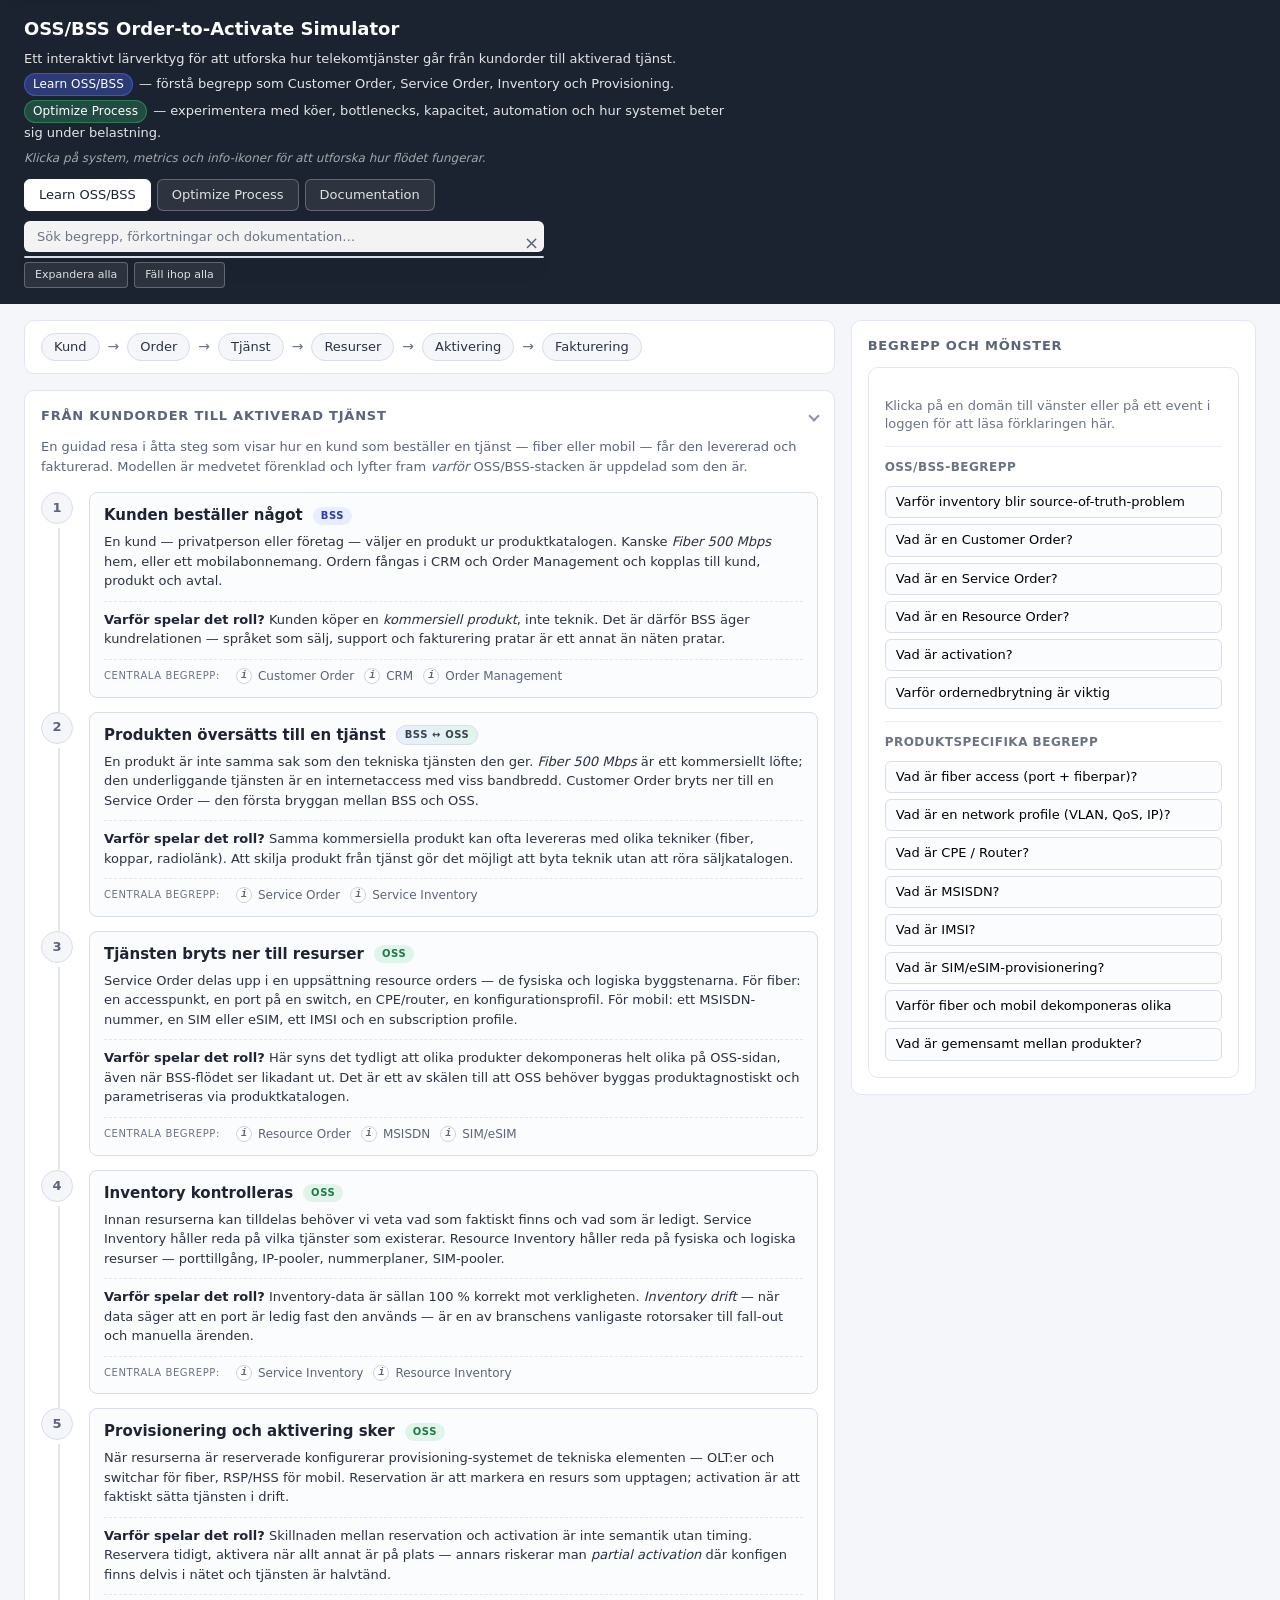
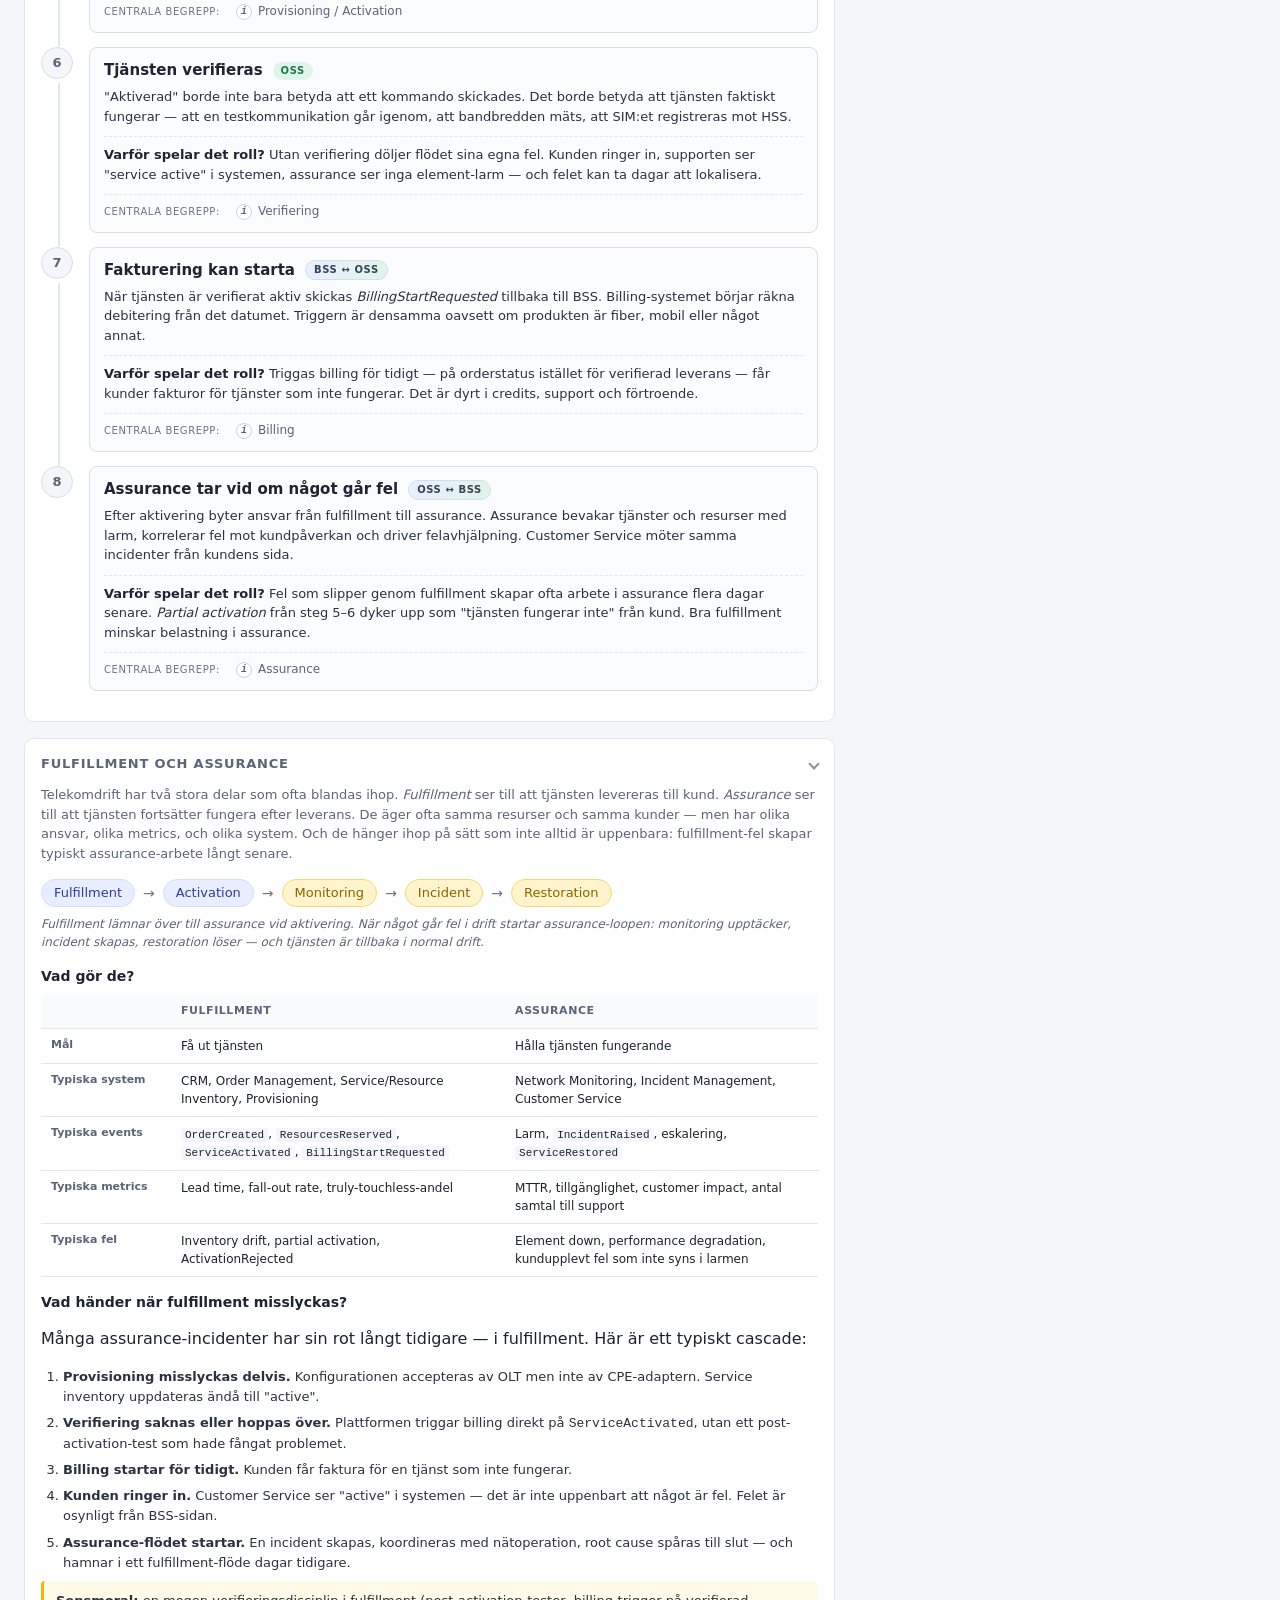
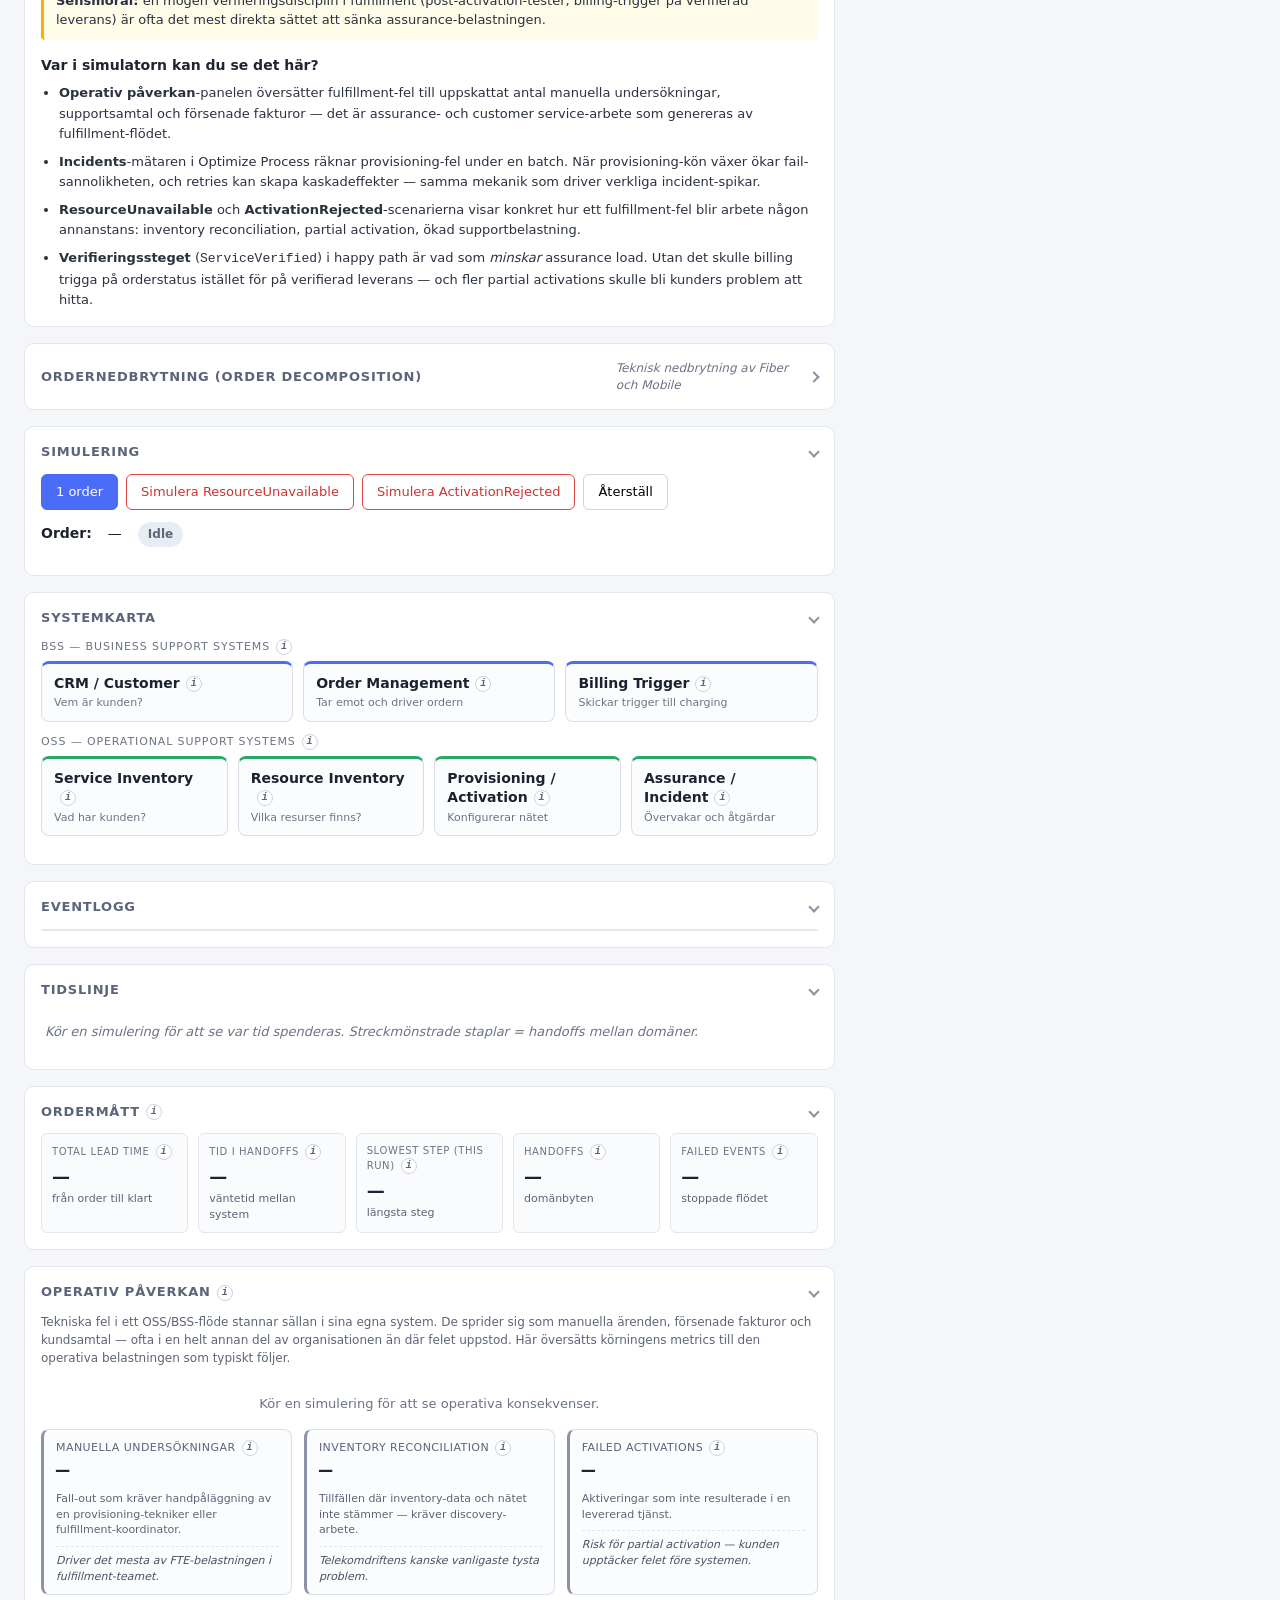
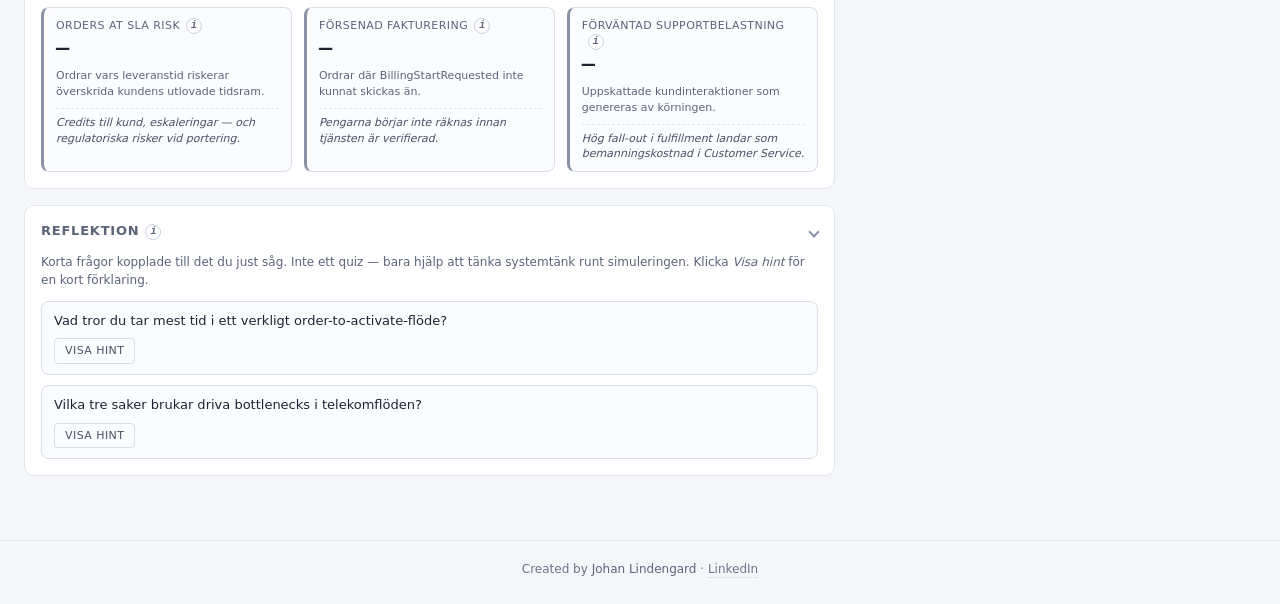
==== commit cce60f4e: "a11y(readability): WCAG AA contrast, skip-link, global focus-visible Lightweight accessibility and r" ====
--- a/index.html
+++ b/index.html
@@ -6,6 +6,7 @@
 <link rel="stylesheet" href="src/styles/main.css" />
 </head>
 <body class="mode-learn">
+<a class="skip-link" href="#main-content">Hoppa till innehåll</a>
 <header>
   <h1>OSS/BSS Order-to-Activate Simulator</h1>
   <div class="intro">
@@ -37,7 +38,7 @@
 </header>
 
 <div class="layout">
-  <main>
+  <main id="main-content">
     <div class="panel concept-flow" aria-label="Order-to-Activate på en rad">
       <ol class="flow-row">
         <li class="flow-step">Kund</li>
--- a/src/styles/main.css
+++ b/src/styles/main.css
@@ -102,7 +102,7 @@
   font-family: inherit;
   box-sizing: border-box;
 }
-.search-bar #search-input::placeholder { color: #8a93a6; }
+.search-bar #search-input::placeholder { color: #6b7385; }
 .search-bar #search-input:focus {
   outline: 2px solid #4a6cf7;
   outline-offset: 1px;
@@ -151,7 +151,7 @@
   padding: 16px 12px;
   text-align: center;
   font-size: 13px;
-  color: #8a93a6;
+  color: #6b7385;
 }
 .search-list { display: flex; flex-direction: column; }
 .search-result {
@@ -189,7 +189,7 @@
   font-size: 10px;
   text-transform: uppercase;
   letter-spacing: 0.05em;
-  color: #8a93a6;
+  color: #6b7385;
   white-space: nowrap;
   flex-shrink: 0;
 }
@@ -228,7 +228,7 @@
 .search-more {
   padding: 8px 12px;
   font-size: 11px;
-  color: #8a93a6;
+  color: #6b7385;
   text-align: center;
   background: #fafbfc;
   border-top: 1px solid #e2e6ee;
@@ -288,7 +288,7 @@
   font-size: 11px;
   text-transform: uppercase;
   letter-spacing: 0.08em;
-  color: #8a93a6;
+  color: #6b7385;
   margin: 4px 0 6px;
 }
 .row {
@@ -325,7 +325,7 @@
   background: #fff0e8;
 }
 .system .name { font-weight: 600; font-size: 14px; }
-.system .role { font-size: 11px; color: #8a93a6; margin-top: 2px; }
+.system .role { font-size: 11px; color: #6b7385; margin-top: 2px; }
 
 /* Controls */
 .controls {
@@ -405,7 +405,7 @@
 }
 .event.fail .tech { background: #b32a2a; color: #fff; }
 .event .timing {
-  font-size: 11px; color: #8a93a6;
+  font-size: 11px; color: #6b7385;
   font-family: ui-monospace, SFMono-Regular, Menlo, monospace;
 }
 .event .domain { font-size: 13px; margin-top: 4px; color: #2c3a52; }
@@ -426,11 +426,11 @@
   font-size: 12px;
 }
 .tl-row.handoff .tl-label {
-  color: #8a93a6;
+  color: #6b7385;
   font-style: italic;
 }
 .tl-label { color: #2c3a52; font-weight: 500; }
-.tl-label .sub { font-size: 11px; color: #8a93a6; font-weight: 400; display: block; }
+.tl-label .sub { font-size: 11px; color: #6b7385; font-weight: 400; display: block; }
 .tl-duration {
   font-family: ui-monospace, SFMono-Regular, Menlo, monospace;
   color: #5b6478;
@@ -472,7 +472,7 @@
 }
 .tl-bar.handoff .pct { color: #5b6478; text-shadow: none; }
 .timeline-empty {
-  color: #8a93a6;
+  color: #6b7385;
   font-size: 13px;
   font-style: italic;
   padding: 12px 4px;
@@ -494,7 +494,7 @@
   font-size: 10px;
   text-transform: uppercase;
   letter-spacing: 0.06em;
-  color: #8a93a6;
+  color: #6b7385;
 }
 .metric .value {
   font-size: 18px;
@@ -541,7 +541,7 @@
   margin: 0 0 4px;
   font-size: 12px;
   text-transform: uppercase;
-  color: #8a93a6;
+  color: #6b7385;
   letter-spacing: 0.04em;
 }
 #learning section p { margin: 0; font-size: 13px; line-height: 1.55; }
@@ -560,7 +560,7 @@
 #learning section ul li:last-child { margin-bottom: 0; }
 #learning section em { font-style: italic; color: #2c3a52; }
 #learning section strong { color: #1c2330; }
-#learning .empty { color: #8a93a6; font-size: 13px; }
+#learning .empty { color: #6b7385; font-size: 13px; }
 #learning .back {
   font-size: 12px; color: #4a6cf7; cursor: pointer;
   margin-bottom: 8px; display: inline-block;
@@ -576,7 +576,7 @@
   margin: 0 0 4px;
   font-size: 12px;
   text-transform: uppercase;
-  color: #8a93a6;
+  color: #6b7385;
   letter-spacing: 0.04em;
 }
 #learning .pattern-link {
@@ -676,7 +676,7 @@
 }
 .impact-empty {
   font-size: 13px;
-  color: #8a93a6;
+  color: #6b7385;
   padding: 16px 0;
   text-align: center;
 }
@@ -819,7 +819,7 @@
   white-space: nowrap;
 }
 .flow-row .flow-arrow {
-  color: #8a93a6;
+  color: #6b7385;
   font-size: 14px;
   user-select: none;
 }
@@ -845,7 +845,7 @@
 details.collapsible > summary > .summary-hint {
   display: none;
   font-size: 12px;
-  color: #8a93a6;
+  color: #6b7385;
   font-style: italic;
   flex: 1;
   min-width: 0;
@@ -913,7 +913,7 @@
   border-color: #f5d978;
 }
 .fa-flow .fa-arrow {
-  color: #8a93a6;
+  color: #6b7385;
   font-size: 14px;
   user-select: none;
 }
@@ -1102,7 +1102,7 @@
 }
 .step-related > span:first-child {
   margin-right: 6px;
-  color: #8a93a6;
+  color: #6b7385;
   text-transform: uppercase;
   font-size: 10px;
   letter-spacing: 0.06em;
@@ -1157,7 +1157,7 @@
 .decomp-failures li strong { color: #8a4f1c; }
 .decomp-arrow {
   text-align: center;
-  color: #8a93a6;
+  color: #6b7385;
   font-size: 14px;
   margin: 0;
   user-select: none;
@@ -1196,7 +1196,7 @@
   margin: 0 0 4px;
   font-size: 11px;
   text-transform: uppercase;
-  color: #8a93a6;
+  color: #6b7385;
   letter-spacing: 0.04em;
 }
 .decomp-example-cell ul {
@@ -1346,7 +1346,7 @@
   font-size: 10px;
   text-transform: uppercase;
   letter-spacing: 0.06em;
-  color: #8a93a6;
+  color: #6b7385;
 }
 .dash-card .value {
   font-size: 18px;
@@ -1410,7 +1410,7 @@
 }
 .qchip.active { background: #fff4cc; color: #8a6500; border-color: #f5b400; }
 .qchip.queued { background: #e8ecf4; color: #5b6478; border-color: #cdd3df; }
-.qchip.idle { background: transparent; color: #8a93a6; font-style: italic; border: 0; padding-left: 0; }
+.qchip.idle { background: transparent; color: #6b7385; font-style: italic; border: 0; padding-left: 0; }
 .qstats {
   margin-top: 6px;
   font-size: 11px;
@@ -1452,7 +1452,7 @@
   margin-left: 2px;
 }
 .chart-empty {
-  color: #8a93a6;
+  color: #6b7385;
   font-size: 13px;
   font-style: italic;
   padding: 50px 8px;
@@ -1470,7 +1470,7 @@
 .chart-runs .run-prev::before {
   content: "─ ─";
   margin-right: 4px;
-  color: #8a93a6;
+  color: #6b7385;
   letter-spacing: 1px;
 }
 .chart-runs .run-cur::before {
@@ -1527,7 +1527,7 @@
   font-size: 10px;
   text-transform: uppercase;
   letter-spacing: 0.06em;
-  color: #8a93a6;
+  color: #6b7385;
 }
 .cmp-cell .cmp-row {
   display: flex;
@@ -1538,7 +1538,7 @@
 }
 .cmp-cell .cmp-prev {
   font-size: 13px;
-  color: #8a93a6;
+  color: #6b7385;
   font-family: ui-monospace, SFMono-Regular, Menlo, monospace;
 }
 .cmp-cell .cmp-cur {
@@ -1711,7 +1711,7 @@
   padding: 20px 16px 28px;
   margin-top: 16px;
   border-top: 1px solid #e2e6ee;
-  color: #8a93a6;
+  color: #6b7385;
   font-size: 12px;
   background: transparent;
 }
@@ -1720,7 +1720,7 @@
   font-weight: 500;
 }
 .app-footer a {
-  color: #8a93a6;
+  color: #6b7385;
   text-decoration: none;
   border-bottom: 1px dotted #cdd3df;
   padding-bottom: 1px;
@@ -1806,7 +1806,7 @@
   font-size: 11px;
   text-transform: uppercase;
   letter-spacing: 0.06em;
-  color: #8a93a6;
+  color: #6b7385;
   font-weight: 600;
 }
 .docs-toc ul { list-style: none; padding: 0; margin: 0; }
@@ -1832,7 +1832,7 @@
 }
 .docs-toc .toc-l1 a { font-weight: 600; color: #1c2330; }
 .docs-toc .toc-l2 a { padding-left: 16px; }
-.docs-toc .toc-l3 a { padding-left: 26px; font-size: 12px; color: #8a93a6; }
+.docs-toc .toc-l3 a { padding-left: 26px; font-size: 12px; color: #6b7385; }
 .docs-toc .toc-l3 a.active { color: #1c2330; }
 
 /* Collapsible TOC subsections. H1/H2 = parent groups (always visible), H3 =
@@ -1857,7 +1857,7 @@
   border: none;
   cursor: pointer;
   padding: 0;
-  color: #8a93a6;
+  color: #6b7385;
   position: relative;
 }
 .docs-toc .toc-toggle::before {
@@ -1983,7 +1983,7 @@
 .docs-content a:hover { text-decoration: underline; }
 .docs-content strong { color: #1c2330; }
 .docs-content em { font-style: italic; }
-.docs-content del { color: #8a93a6; }
+.docs-content del { color: #6b7385; }
 .docs-content hr {
   border: 0;
   border-top: 1px solid #e2e6ee;
@@ -1998,7 +1998,7 @@
 }
 .docs-loading {
   padding: 12px;
-  color: #8a93a6;
+  color: #6b7385;
   font-style: italic;
 }
 
@@ -2022,6 +2022,45 @@
   }
 }
 
+/* Accessibility helpers — skip-link och global focus-visible-fallback.
+   Skip-link är dold tills tab-fokuserad. Focus-visible-regeln säkerställer
+   att alla knappar/länkar/inputs får synlig fokusring även där specifika
+   regler saknas. */
+.skip-link {
+  position: absolute;
+  top: -40px;
+  left: 12px;
+  background: #fff;
+  color: #1c2330;
+  padding: 8px 14px;
+  border-radius: 6px;
+  font-size: 13px;
+  font-weight: 500;
+  text-decoration: none;
+  box-shadow: 0 4px 12px rgba(0,0,0,0.2);
+  z-index: 100;
+  transition: top 0.15s ease;
+}
+.skip-link:focus {
+  top: 12px;
+  outline: 2px solid #4a6cf7;
+  outline-offset: 2px;
+}
+
+button:focus-visible,
+a:focus-visible,
+input:focus-visible,
+select:focus-visible,
+[role="button"]:focus-visible,
+[role="tab"]:focus-visible {
+  outline: 2px solid #4a6cf7;
+  outline-offset: 2px;
+}
+/* Mode-tabs är ljusa på mörk header — fokusring behöver vit kontrast */
+.mode-tab:focus-visible {
+  outline-color: #fff;
+}
+
 /* Page navigation helpers — back-to-top FAB and expand/collapse-all utility
    row. Diskret stil som passar projektets vit-på-mörkblå header och vita
    panel-content. */
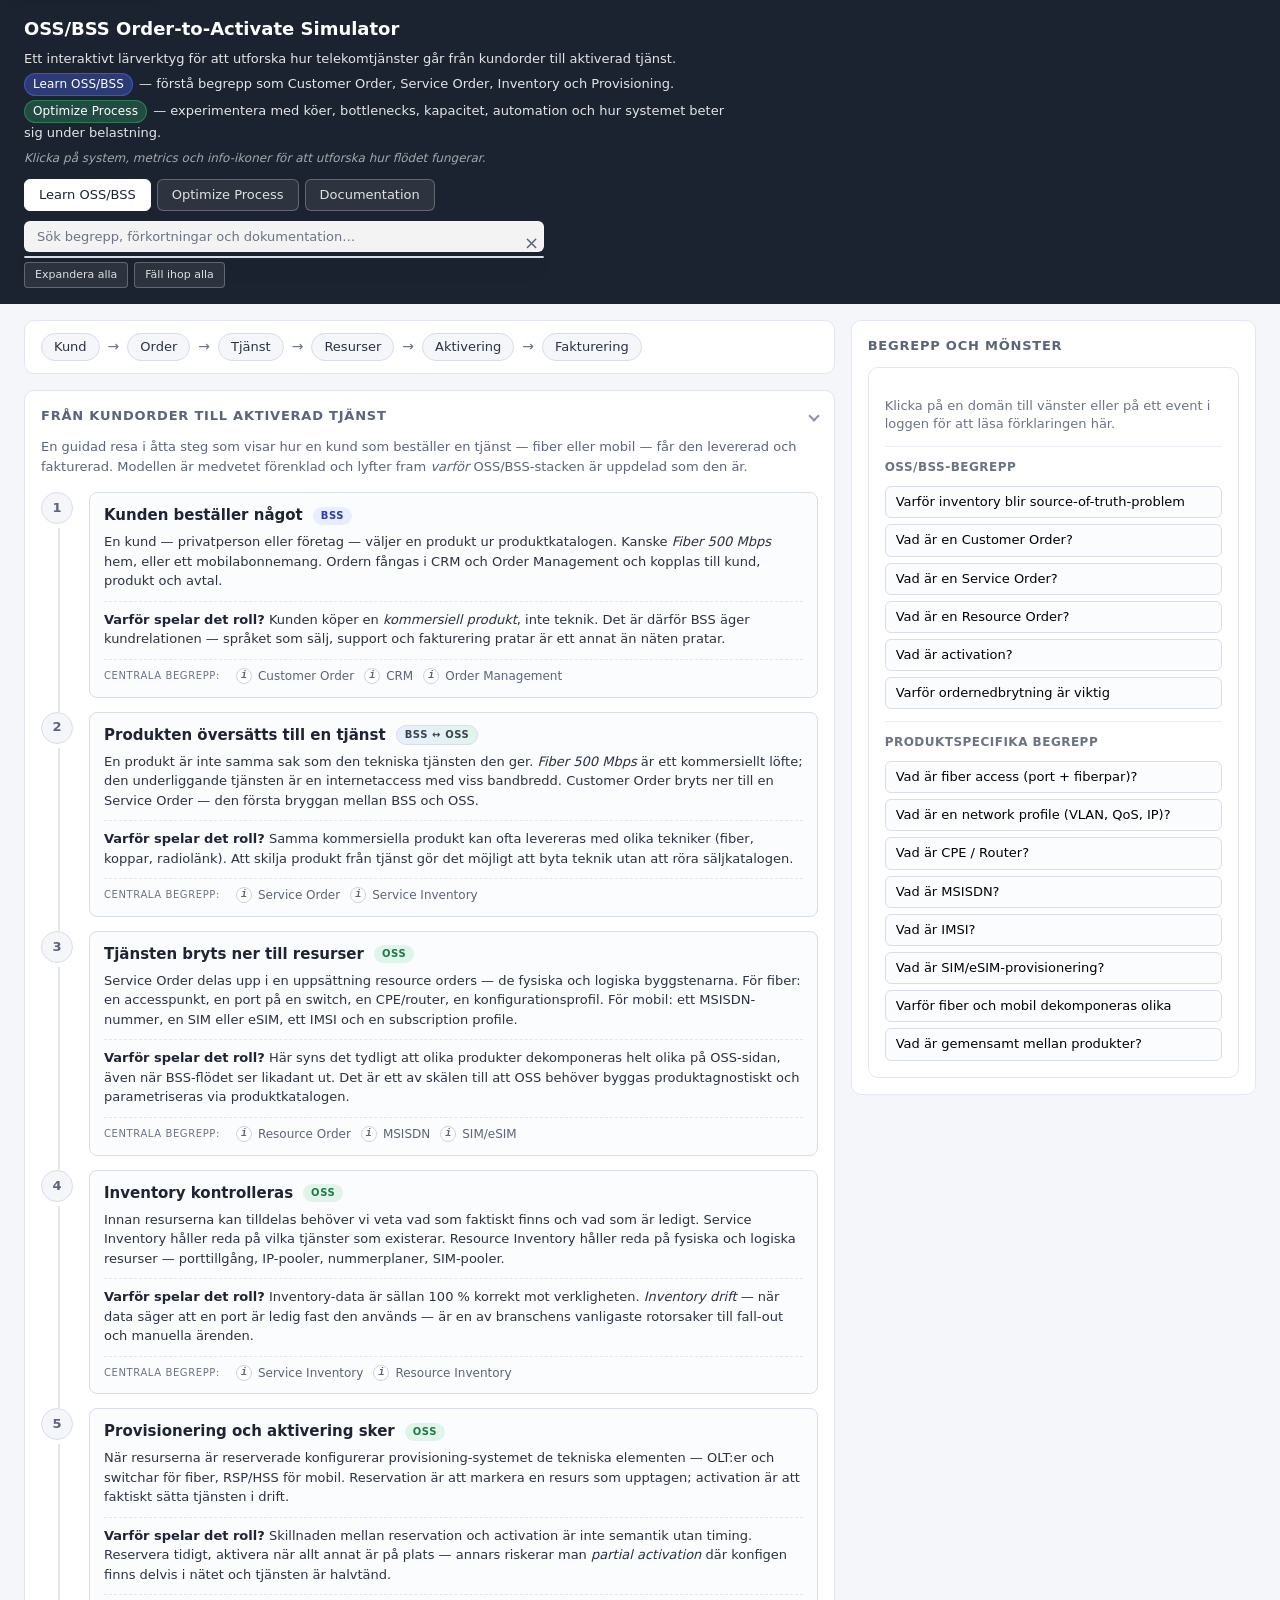
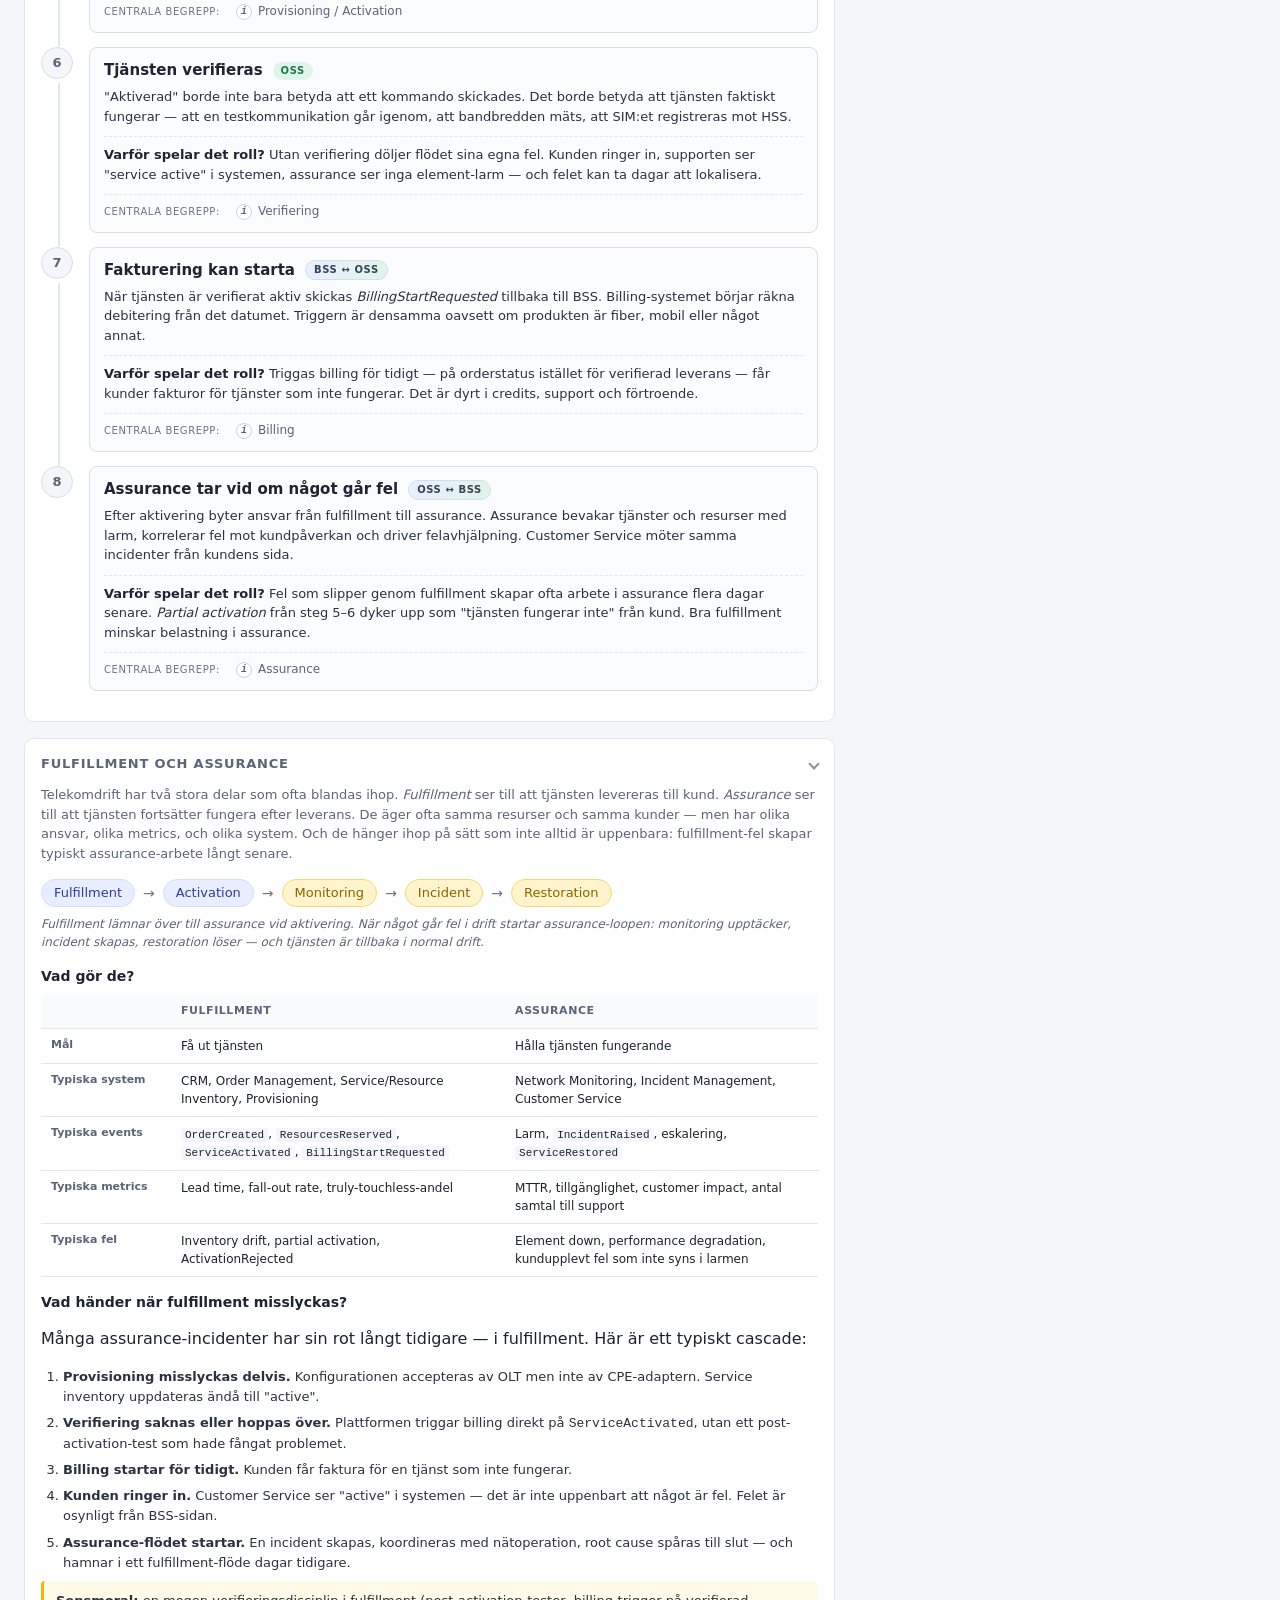
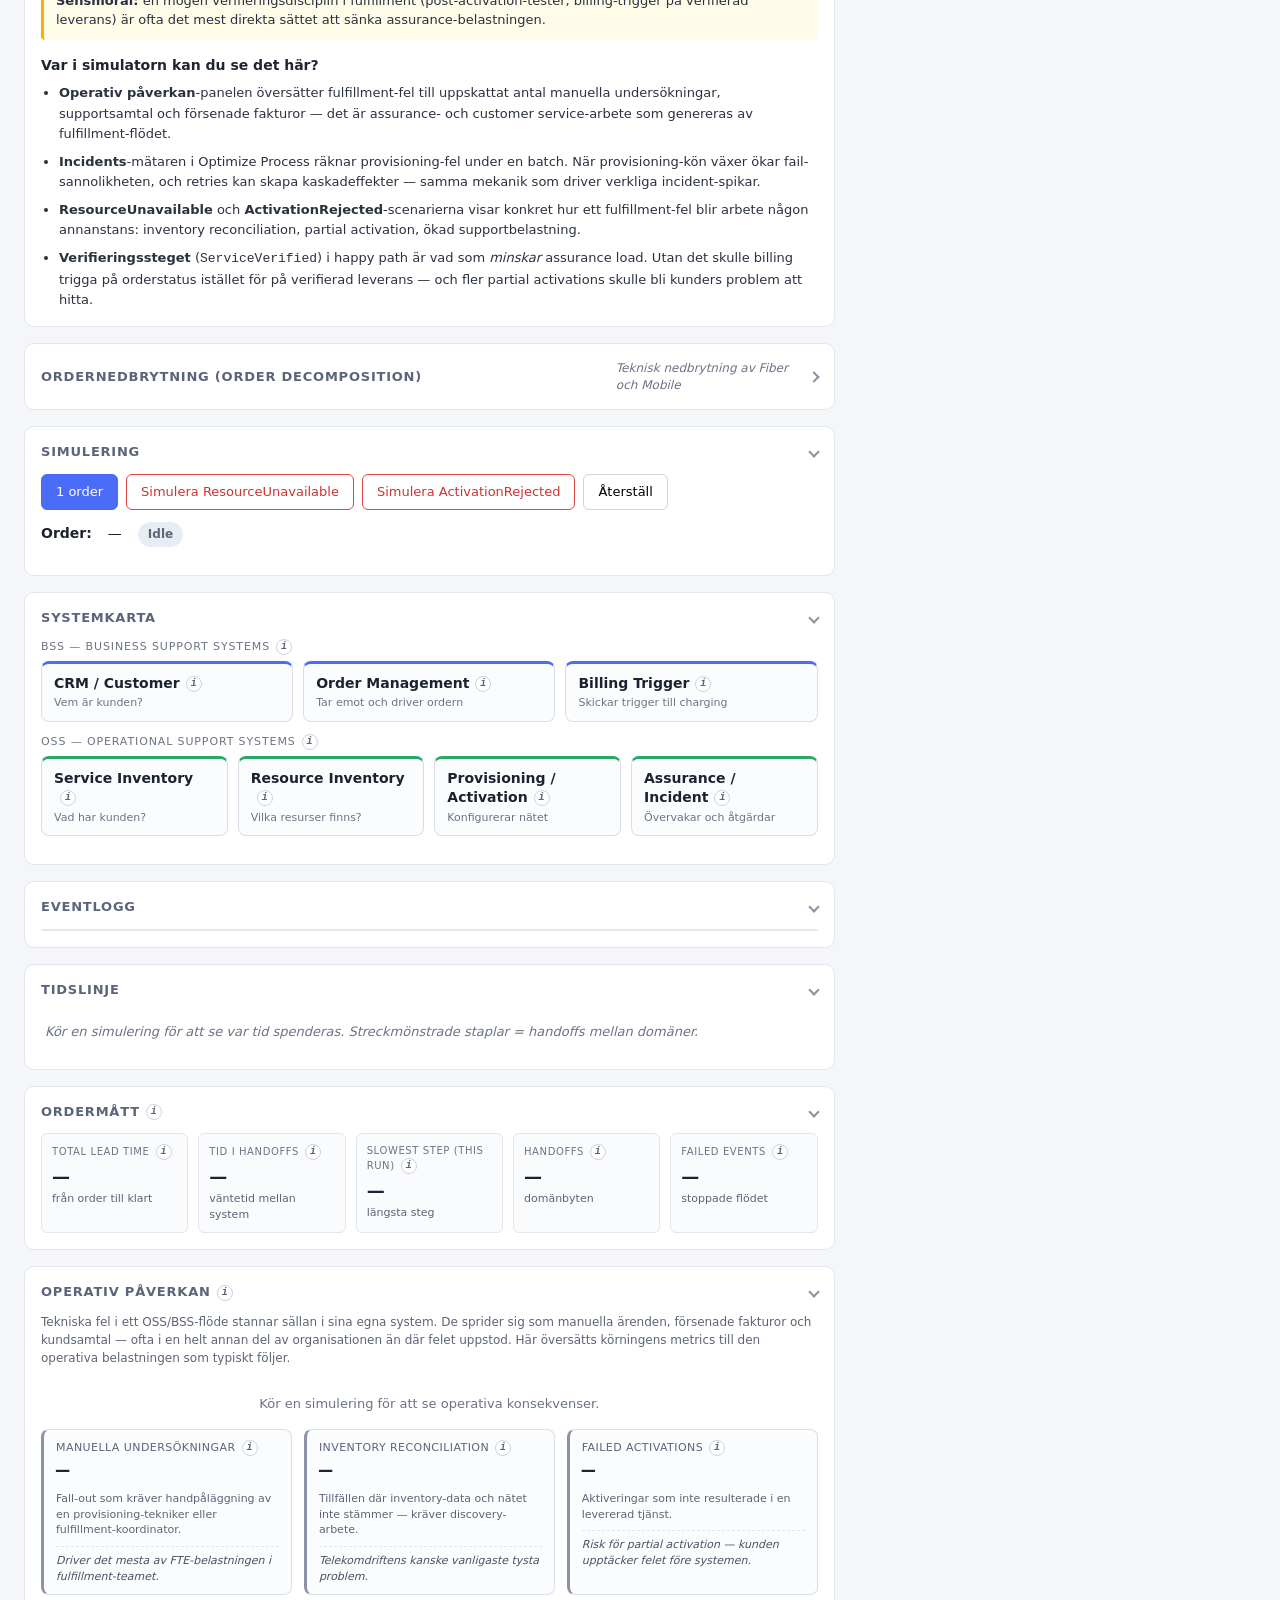
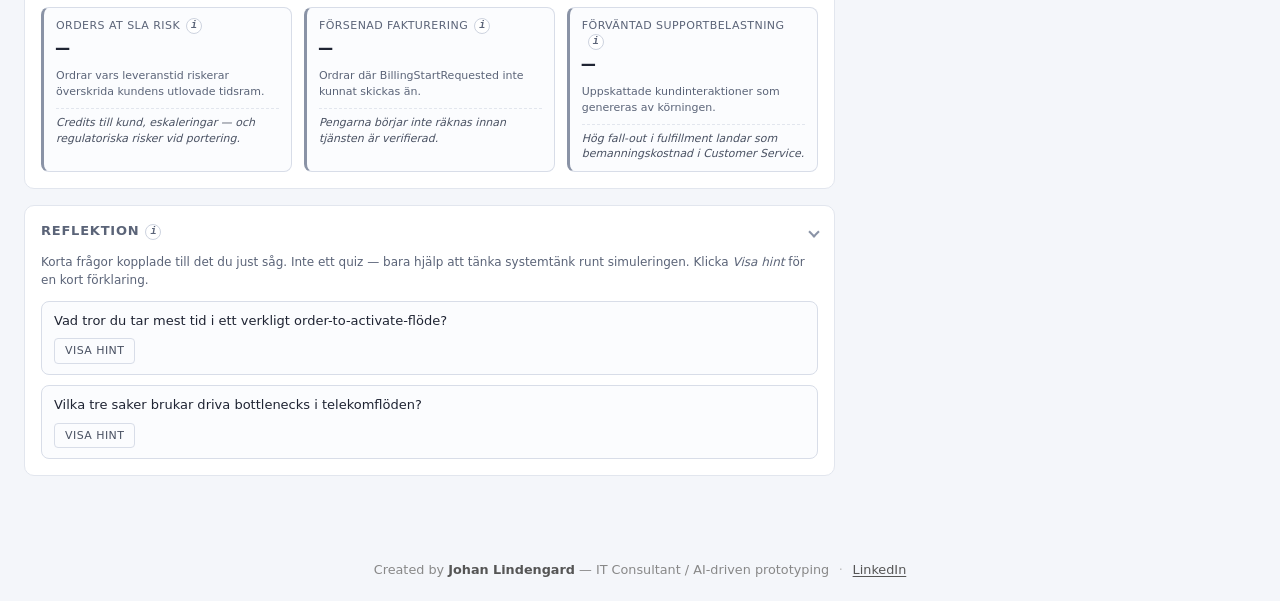
==== commit 5e1fbefc: "refactor(footer): adopt personal-footer pattern from salvage-vision Ersätter den projekt-lokala .app" ====
--- a/index.html
+++ b/index.html
@@ -312,6 +312,39 @@
       <div id="decomp-example-host"></div>
     </details>
 
+    <details class="panel optimize-only collapsible" id="experiment-panel" open>
+      <summary>
+        <h2>Dagens experiment<button type="button" class="info-icon" data-info="kata_loop" aria-label="Förklara hypotesdriven förbättring" aria-expanded="false">i</button></h2>
+        <span class="summary-hint">Hypotes och förväntat resultat — innan du kör</span>
+        <span class="chevron" aria-hidden="true"></span>
+      </summary>
+      <p class="exp-intro">Strukturera körningen som ett litet experiment: skriv ner målet, en hypotes om vad som händer, och kör. Efter körningen jämför du faktiskt utfall mot förväntat. <em>Målet är inte att gissa rätt — målet är att lära sig hur systemet beter sig.</em></p>
+      <div class="exp-form">
+        <label class="exp-field">
+          <span class="exp-label">Mål</span>
+          <textarea id="exp-goal" rows="2" placeholder="t.ex. Minska genomsnittlig lead time"></textarea>
+        </label>
+        <label class="exp-field">
+          <span class="exp-label">Hypotes</span>
+          <textarea id="exp-hypothesis" rows="2" placeholder="t.ex. Om jag höjer Provisioning capacity 1 → 2 minskar kön i activation."></textarea>
+        </label>
+        <label class="exp-field">
+          <span class="exp-label">Förväntat resultat <span class="exp-sublabel">(skriv eget eller använd förslaget nedan)</span></span>
+          <textarea id="exp-expected" rows="2" placeholder="t.ex. Avg lead time sjunker och bottleneck flyttar från Provisioning till Resource Reservation."></textarea>
+        </label>
+      </div>
+      <div class="exp-meta">
+        <div class="exp-meta-block">
+          <h3>Ändringar sedan förra körningen</h3>
+          <div id="exp-changes" class="exp-changes">Ingen tidigare körning än — kör en batch så börjar jämförelsen.</div>
+        </div>
+        <div class="exp-meta-block">
+          <h3>Förslag på förväntat resultat</h3>
+          <div id="exp-prediction" class="exp-prediction">Justera reglagen i Simulering så ser du en hypotesbaserad prediction här.</div>
+        </div>
+      </div>
+    </details>
+
     <details class="panel collapsible" id="sim-panel" open>
       <summary>
         <h2>Simulering</h2>
@@ -581,6 +614,44 @@
       </div>
     </details>
 
+    <details class="panel optimize-only collapsible" id="experiment-result-panel" open>
+      <summary>
+        <h2>Experimentresultat<button type="button" class="info-icon" data-info="kata_loop" aria-label="Förklara hypotesdriven förbättring" aria-expanded="false">i</button></h2>
+        <span class="summary-hint">Förväntat vs faktiskt — efter körning</span>
+        <span class="chevron" aria-hidden="true"></span>
+      </summary>
+      <div id="exp-result-empty" class="exp-result-empty">Kör en batch så fylls jämförelsen i här.</div>
+      <div id="exp-result" class="exp-result hidden">
+        <div class="exp-result-grid">
+          <div class="exp-result-cell">
+            <h3>Förväntat</h3>
+            <p id="exp-result-expected">—</p>
+          </div>
+          <div class="exp-result-cell">
+            <h3>Faktiskt</h3>
+            <ul id="exp-result-actual" class="exp-result-list"></ul>
+          </div>
+        </div>
+        <div class="exp-reflection">
+          <h3>Stämde hypotesen?</h3>
+          <div class="exp-reflection-buttons" id="exp-reflection-buttons" role="group" aria-label="Hypotesbedömning">
+            <button type="button" data-answer="ja">Ja</button>
+            <button type="button" data-answer="delvis">Delvis</button>
+            <button type="button" data-answer="nej">Nej</button>
+            <button type="button" data-answer="osakert">Osäkert</button>
+          </div>
+          <label class="exp-reflection-text-label">
+            <span>Vad lärde du dig? <span class="exp-sublabel">(valfritt)</span></span>
+            <textarea id="exp-reflection-text" rows="2" placeholder="Något oväntat? En insikt om bottleneck eller capacity?"></textarea>
+          </label>
+        </div>
+        <div class="exp-history" id="exp-history">
+          <h3>Senaste experiment</h3>
+          <ul id="exp-history-list" class="exp-history-list"></ul>
+        </div>
+      </div>
+    </details>
+
     <details class="panel collapsible" id="reflection-panel" open>
       <summary>
         <h2>Reflektion<button type="button" class="info-icon" data-info="reflection_questions" aria-label="Förklara Reflektion" aria-expanded="false">i</button></h2>
@@ -598,7 +669,10 @@
       <p class="docs-disclaimer">This documentation describes the simulator as a learning model, not a canonical telecom architecture.</p>
       <div class="docs-tabs">
         <button class="docs-tab active" data-doc="readme">README</button>
-        <button class="docs-tab" data-doc="realism">Realism och förenklingar</button>
+        <button class="docs-tab" data-doc="telecom">Telecom-domänen</button>
+        <button class="docs-tab" data-doc="flow">Flow & systems thinking</button>
+        <button class="docs-tab" data-doc="pedagogy">Pedagogisk filosofi</button>
+        <button class="docs-tab" data-doc="realism">Realism &amp; förenklingar</button>
       </div>
       <div class="docs-layout">
         <aside class="docs-toc" id="docs-toc" aria-label="Table of contents"></aside>
@@ -621,9 +695,20 @@
   <span aria-hidden="true">↑</span>
 </button>
 
-<footer class="app-footer">
-  Created by <strong>Johan Lindengard</strong>
-  · <a href="https://www.linkedin.com/in/johan-lindengard/" target="_blank" rel="noopener noreferrer">LinkedIn</a>
+<footer>
+  <!-- BEGIN personal-footer · template: shared/personal-footer.html i salvage-vision-repot
+       Se docs/personal-footer-pattern.md för design + footer contract. -->
+  <p class="personal-footer">
+    Created by
+    <strong class="personal-footer-name">Johan Lindengard</strong>
+    —
+    <span class="personal-footer-role">IT Consultant / AI-driven prototyping</span>
+    <span class="personal-footer-sep" aria-hidden="true">·</span>
+    <a class="personal-footer-link"
+       href="https://www.linkedin.com/in/johan-lindengard/"
+       target="_blank" rel="noopener noreferrer">LinkedIn</a>
+  </p>
+  <!-- END personal-footer -->
 </footer>
 
 <script src="src/simulation/scenarios.js"></script>
@@ -637,6 +722,7 @@
 <script src="src/ui/glossary.js"></script>
 <script src="src/ui/search.js"></script>
 <script src="src/ui/reflection.js"></script>
+<script src="src/ui/experiment.js"></script>
 <script src="src/app.js"></script>
 </body>
 </html>
--- a/src/styles/main.css
+++ b/src/styles/main.css
@@ -795,6 +795,311 @@
   border: 1px solid #d8dde8;
 }
 
+/* Toyota Kata-inspired experiment loop — Optimize Process only.
+   Två panels: "Dagens experiment" före Simulering (mål/hypotes/förväntat +
+   diff + auto-prediction) och "Experimentresultat" efter Operativ påverkan
+   (förväntat vs faktiskt + reflektion + lättviktig historik). Pedagogiskt
+   stöd för hypotesdriven förbättring — inte ett formulärmonster. */
+.exp-intro {
+  font-size: 12px;
+  color: #5b6478;
+  margin: 0 0 14px;
+  line-height: 1.55;
+}
+.exp-intro em { color: #2c3da3; font-style: italic; }
+.exp-form {
+  display: flex;
+  flex-direction: column;
+  gap: 10px;
+  margin-bottom: 14px;
+}
+.exp-field {
+  display: flex;
+  flex-direction: column;
+  gap: 4px;
+}
+.exp-field .exp-label {
+  font-size: 11px;
+  font-weight: 600;
+  color: #2a3140;
+  text-transform: uppercase;
+  letter-spacing: 0.04em;
+}
+.exp-field .exp-sublabel {
+  font-weight: 400;
+  text-transform: none;
+  letter-spacing: 0;
+  color: #6b7385;
+  font-size: 11px;
+}
+.exp-form textarea {
+  font-family: inherit;
+  font-size: 13px;
+  line-height: 1.5;
+  padding: 8px 10px;
+  border: 1px solid #d8dde8;
+  border-radius: 6px;
+  resize: vertical;
+  background: #fbfcfe;
+  color: #1f2433;
+  min-height: 44px;
+}
+.exp-form textarea:focus-visible {
+  outline: 2px solid #4a6cf7;
+  outline-offset: 1px;
+  border-color: #4a6cf7;
+  background: #fff;
+}
+.exp-meta {
+  display: grid;
+  grid-template-columns: 1fr 1fr;
+  gap: 12px;
+}
+.exp-meta-block {
+  background: #fbfcfe;
+  border: 1px solid #d8dde8;
+  border-radius: 6px;
+  padding: 10px 12px;
+}
+.exp-meta-block h3 {
+  margin: 0 0 6px;
+  font-size: 11px;
+  font-weight: 600;
+  color: #2a3140;
+  text-transform: uppercase;
+  letter-spacing: 0.04em;
+}
+.exp-changes-empty,
+.exp-prediction-empty {
+  font-size: 12px;
+  color: #6b7385;
+  font-style: italic;
+}
+.exp-changes-list {
+  list-style: none;
+  margin: 0;
+  padding: 0;
+  font-size: 12px;
+  color: #2a3140;
+  line-height: 1.5;
+}
+.exp-changes-list li {
+  padding: 3px 0;
+}
+.exp-changes-from {
+  color: #6b7385;
+  font-family: ui-monospace, "SF Mono", Menlo, monospace;
+}
+.exp-changes-to {
+  color: #2c3da3;
+  font-family: ui-monospace, "SF Mono", Menlo, monospace;
+  font-weight: 600;
+}
+.exp-prediction-text {
+  margin: 0;
+  font-size: 12px;
+  line-height: 1.55;
+  color: #2a3140;
+}
+
+/* Resultatpanel: förväntat | faktiskt + reflektion + historik. */
+.exp-result-empty {
+  font-size: 12px;
+  color: #6b7385;
+  font-style: italic;
+  padding: 8px 0;
+}
+.exp-result.hidden { display: none; }
+.exp-result-empty.hidden { display: none; }
+.exp-result-grid {
+  display: grid;
+  grid-template-columns: 1fr 1fr;
+  gap: 12px;
+  margin-bottom: 14px;
+}
+.exp-result-cell {
+  background: #fbfcfe;
+  border: 1px solid #d8dde8;
+  border-radius: 6px;
+  padding: 10px 12px;
+}
+.exp-result-cell h3 {
+  margin: 0 0 6px;
+  font-size: 11px;
+  font-weight: 600;
+  color: #2a3140;
+  text-transform: uppercase;
+  letter-spacing: 0.04em;
+}
+.exp-result-cell p {
+  margin: 0;
+  font-size: 13px;
+  line-height: 1.5;
+  color: #1f2433;
+}
+.exp-result-list {
+  list-style: none;
+  margin: 0;
+  padding: 0;
+  font-size: 12px;
+  line-height: 1.65;
+  color: #1f2433;
+}
+.exp-result-list li {
+  padding: 2px 0;
+}
+.exp-delta {
+  font-weight: 700;
+  font-family: ui-monospace, "SF Mono", Menlo, monospace;
+  margin-left: 4px;
+}
+.exp-delta.better { color: #2da66a; }
+.exp-delta.worse { color: #c33; }
+
+.exp-reflection {
+  border-top: 1px solid #e8ebf2;
+  padding-top: 12px;
+  margin-bottom: 14px;
+}
+.exp-reflection h3 {
+  margin: 0 0 8px;
+  font-size: 12px;
+  font-weight: 600;
+  color: #2a3140;
+}
+.exp-reflection-buttons {
+  display: flex;
+  gap: 6px;
+  flex-wrap: wrap;
+  margin-bottom: 10px;
+}
+.exp-reflection-buttons button {
+  background: #fff;
+  border: 1px solid #d8dde8;
+  border-radius: 999px;
+  padding: 5px 14px;
+  font-size: 12px;
+  font-family: inherit;
+  color: #4a5263;
+  cursor: pointer;
+  transition: background 0.15s, border-color 0.15s, color 0.15s;
+}
+.exp-reflection-buttons button:hover {
+  background: #f3f6ff;
+  border-color: #4a6cf7;
+  color: #2c3da3;
+}
+.exp-reflection-buttons button.active {
+  background: #4a6cf7;
+  border-color: #4a6cf7;
+  color: #fff;
+  font-weight: 600;
+}
+.exp-reflection-buttons button:focus-visible {
+  outline: 2px solid #4a6cf7;
+  outline-offset: 2px;
+}
+.exp-reflection-text-label {
+  display: flex;
+  flex-direction: column;
+  gap: 4px;
+  font-size: 11px;
+  font-weight: 600;
+  color: #2a3140;
+  text-transform: uppercase;
+  letter-spacing: 0.04em;
+}
+.exp-reflection-text-label .exp-sublabel {
+  font-weight: 400;
+  text-transform: none;
+  letter-spacing: 0;
+  color: #6b7385;
+}
+.exp-reflection-text-label textarea {
+  font-family: inherit;
+  font-size: 13px;
+  line-height: 1.5;
+  padding: 8px 10px;
+  border: 1px solid #d8dde8;
+  border-radius: 6px;
+  resize: vertical;
+  background: #fbfcfe;
+  text-transform: none;
+  letter-spacing: 0;
+  color: #1f2433;
+  font-weight: 400;
+}
+.exp-reflection-text-label textarea:focus-visible {
+  outline: 2px solid #4a6cf7;
+  outline-offset: 1px;
+  border-color: #4a6cf7;
+  background: #fff;
+}
+
+.exp-history {
+  border-top: 1px solid #e8ebf2;
+  padding-top: 12px;
+}
+.exp-history h3 {
+  margin: 0 0 8px;
+  font-size: 12px;
+  font-weight: 600;
+  color: #2a3140;
+}
+.exp-history-list {
+  list-style: none;
+  margin: 0;
+  padding: 0;
+  display: flex;
+  flex-direction: column;
+  gap: 6px;
+}
+.exp-history-empty {
+  font-size: 12px;
+  color: #6b7385;
+  font-style: italic;
+}
+.exp-history-item {
+  background: #fbfcfe;
+  border: 1px solid #d8dde8;
+  border-radius: 6px;
+  padding: 8px 10px;
+  font-size: 12px;
+  line-height: 1.5;
+}
+.exp-history-head {
+  display: flex;
+  justify-content: space-between;
+  align-items: center;
+  margin-bottom: 4px;
+}
+.exp-history-time {
+  font-family: ui-monospace, "SF Mono", Menlo, monospace;
+  color: #6b7385;
+  font-size: 11px;
+}
+.exp-history-status {
+  font-size: 11px;
+  font-weight: 600;
+  padding: 2px 8px;
+  border-radius: 999px;
+  background: #f0f3f8;
+  color: #5b6478;
+}
+.exp-history-status.status-ja { background: #e6f4ea; color: #1f5a3c; }
+.exp-history-status.status-delvis { background: #fff8e1; color: #8a6500; }
+.exp-history-status.status-nej { background: #fbeaea; color: #b94a00; }
+.exp-history-status.status-osakert { background: #eef0fb; color: #4a5263; }
+.exp-history-changes {
+  color: #2a3140;
+}
+.exp-history-result {
+  color: #5b6478;
+  font-family: ui-monospace, "SF Mono", Menlo, monospace;
+  font-size: 11px;
+  margin-top: 2px;
+}
+
 /* Mini concept flow (top of main) — non-interactive orientation row.
    Six steps + arrows wrap naturally on narrow viewports. */
 .panel.concept-flow {
@@ -1703,33 +2008,38 @@
   }
 }
 
-/* App footer (attribution) ---------------------------------------------------
-   Diskret rad längst ner med skapar-namn + LinkedIn. Låg visuell tyngd:
-   muted text, prickad understrykning på länken som blir blå vid hover. */
-.app-footer {
+/* BEGIN personal-footer · template: shared/personal-footer.css i salvage-vision-repot
+   Se: docs/personal-footer-pattern.md i samma repo. Inline-embed för att hålla
+   oss-bss-simulator helt självgående (inga externa deps). Sync:a mot mallen
+   vid uppdatering. Dark-mode-blocket utelämnat — sidan är ljus-only. */
+.personal-footer {
+  --pf-text:        #888;
+  --pf-text-strong: #555;
+  --pf-link:        #555;
+  --pf-link-hover:  #222;
+  --pf-sep:         #bbb;
+  --pf-margin-top:  1.25rem;
+
+  margin: var(--pf-margin-top) 0 0 0;
+  color: var(--pf-text);
+  font-size: .8rem;
+  line-height: 1.5;
   text-align: center;
-  padding: 20px 16px 28px;
-  margin-top: 16px;
-  border-top: 1px solid #e2e6ee;
-  color: #6b7385;
-  font-size: 12px;
-  background: transparent;
-}
-.app-footer strong {
-  color: #5b6478;
-  font-weight: 500;
-}
-.app-footer a {
-  color: #6b7385;
-  text-decoration: none;
-  border-bottom: 1px dotted #cdd3df;
-  padding-bottom: 1px;
-  transition: color 0.15s, border-color 0.15s;
-}
-.app-footer a:hover {
-  color: #4a6cf7;
-  border-bottom-color: #4a6cf7;
-}
+}
+
+/* Projekt-lokal: ge <footer> egen luft (mallen är medvetet padding-fri). */
+body > footer { padding: 16px 0 24px; }
+.personal-footer-name { color: var(--pf-text-strong); font-weight: 600; }
+.personal-footer-sep  { margin: 0 .35rem; color: var(--pf-sep); }
+.personal-footer-link {
+  color: var(--pf-link);
+  text-decoration: underline;
+  text-decoration-thickness: 1px;
+  text-underline-offset: 2px;
+}
+.personal-footer-link:hover,
+.personal-footer-link:focus-visible { color: var(--pf-link-hover); }
+/* END personal-footer */
 
 /* Mode-tabs show/hide-regler — placerade sist så de vinner kaskaden mot
    body.mode-parallel .parallel-only (samma specificity, sista vinner).
@@ -1942,9 +2252,41 @@
   padding: 12px 16px;
   border-radius: 6px;
   overflow-x: auto;
+  max-width: 100%;
+  box-sizing: border-box;
   font-size: 12px;
   line-height: 1.5;
   margin: 0 0 12px;
+}
+/* Long words/URLs in docs body should wrap rather than push the page wider */
+.docs-content p,
+.docs-content li,
+.docs-content td { overflow-wrap: anywhere; }
+.docs-content table { display: block; max-width: 100%; overflow-x: auto; }
+/* Isolate overflow from inner scroll-containers (pre, table) so their
+   scrollWidth doesn't propagate up and create page-level horizontal scroll.
+   clip is preferred over hidden — doesn't create a new scroll/containing block. */
+.docs-content { overflow-x: clip; }
+
+/* Override default .layout padding on mobile — the earlier max-width:900 rule
+   was being overridden by the unconditional .layout rule that appears later
+   in the cascade. Repeating the override here (and after the unconditional
+   rule) makes mobile padding win. */
+@media (max-width: 900px) {
+  .layout {
+    padding-left: 16px;
+    padding-right: 16px;
+    /* minmax(0, 1fr) — default 1fr expanderar till min-content, vilket gör
+       att grid-cellen blir wider än viewport om något inom har stor
+       min-content (t.ex. monospace ASCII-block). minmax(0, 1fr) tillåter
+       cellen att shrinka. */
+    grid-template-columns: minmax(0, 1fr);
+  }
+  /* Final safety: clip any remaining horizontal overflow on mobile so the
+     page can't scroll sideways. Applied to both html and body — clip on body
+     alone leaves the html viewport scrollable. Doesn't affect position:fixed
+     (back-to-top) or position:absolute (skip-link). */
+  html, body { overflow-x: clip; }
 }
 .docs-content pre code {
   background: transparent;
@@ -2184,6 +2526,16 @@
   .insight { font-size: 13px; line-height: 1.6; }
   .improvement .imp-insight { font-size: 13px; line-height: 1.55; }
 
+  /* Toyota Kata experiment-paneler — stack och bumpa font på mobil */
+  .exp-meta { grid-template-columns: 1fr; gap: 8px; }
+  .exp-result-grid { grid-template-columns: 1fr; gap: 8px; }
+  .exp-form textarea,
+  .exp-reflection-text-label textarea { font-size: 14px; line-height: 1.55; }
+  .exp-result-cell p,
+  .exp-result-list,
+  .exp-history-item { font-size: 13px; line-height: 1.6; }
+  .exp-reflection-buttons button { min-height: 36px; padding: 6px 14px; font-size: 13px; }
+
   /* Search dropdown */
   .search-result-title { font-size: 14px; line-height: 1.4; }
   .search-result-snippet { font-size: 13px; line-height: 1.55; }
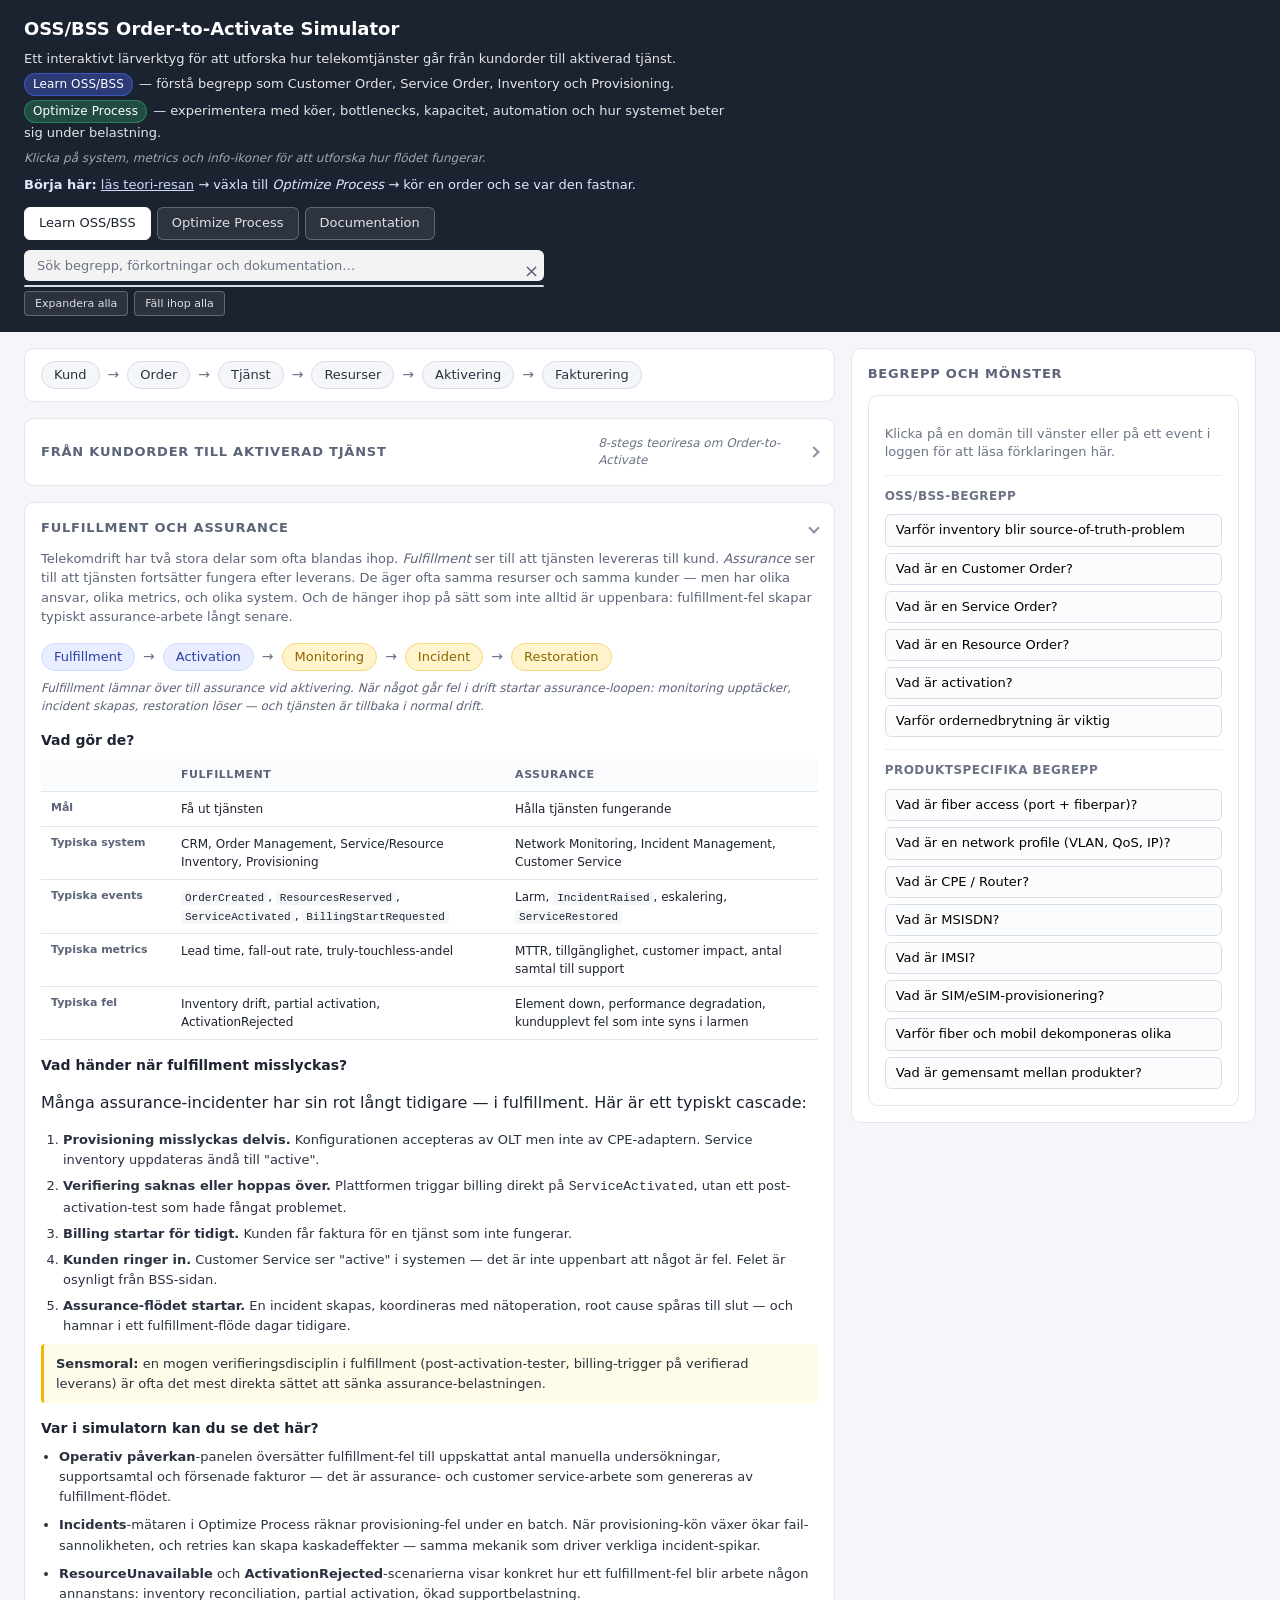
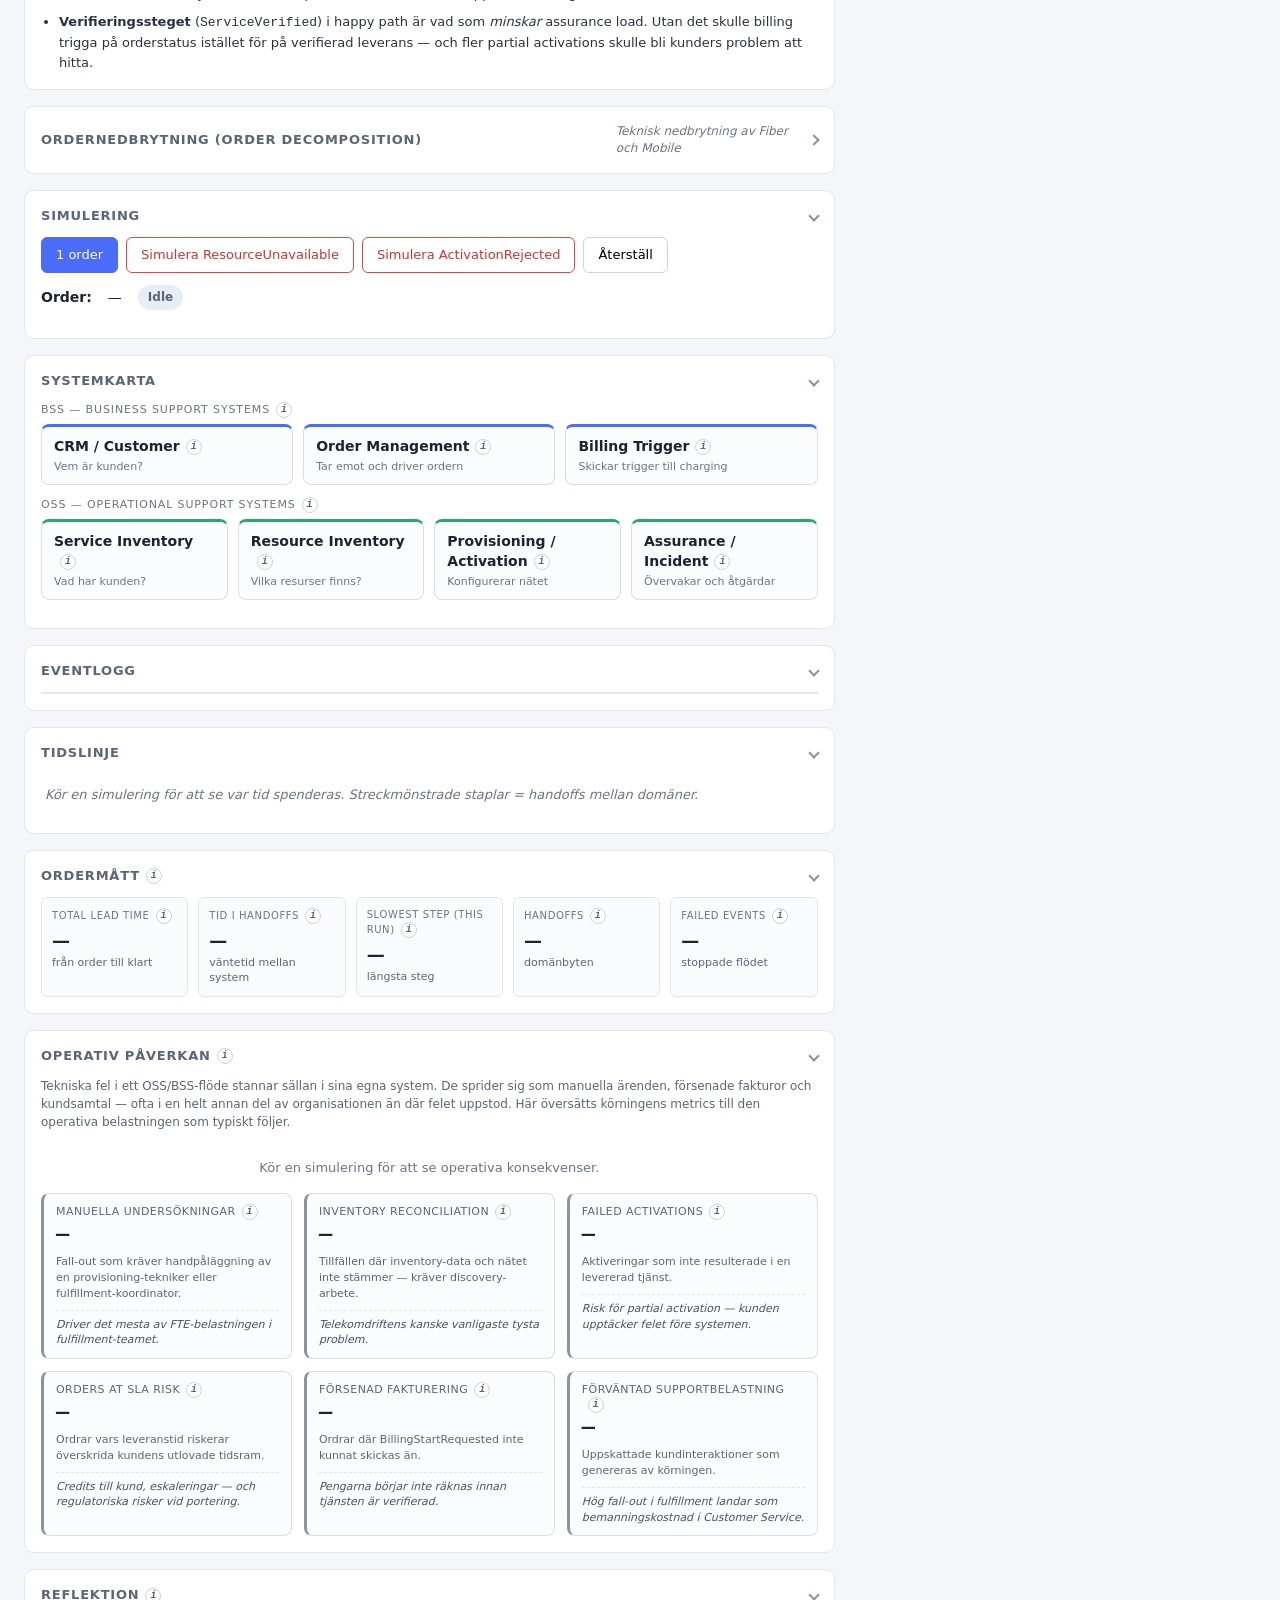
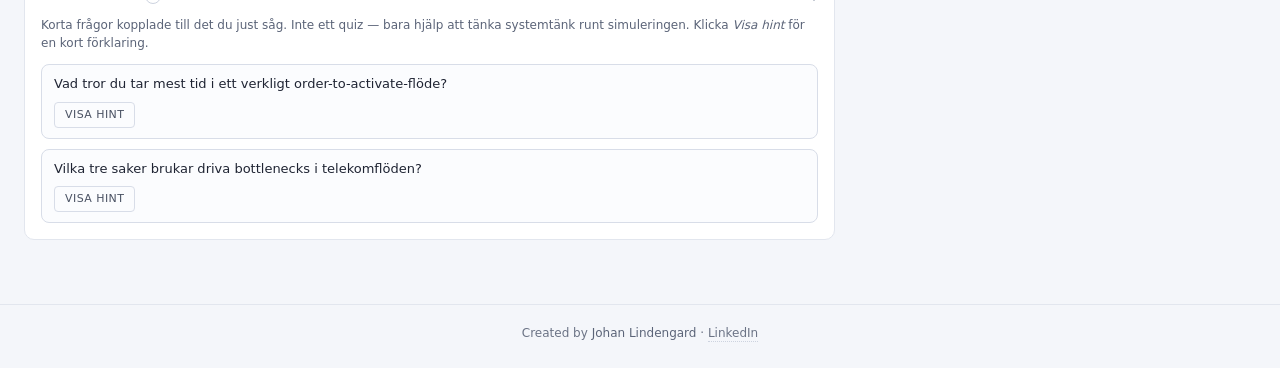
==== commit 7cb2880a: "feat: UX quick wins — orientation and scannability Första batchen ur design-review/FlowLab-Improveme" ====
--- a/index.html
+++ b/index.html
@@ -14,6 +14,7 @@
     <p><span class="mode-pill mode-pill-learn">Learn OSS/BSS</span> — förstå begrepp som Customer Order, Service Order, Inventory och Provisioning.</p>
     <p><span class="mode-pill mode-pill-optimize">Optimize Process</span> — experimentera med köer, bottlenecks, kapacitet, automation och hur systemet beter sig under belastning.</p>
     <p class="intro-hint">Klicka på system, metrics och info-ikoner för att utforska hur flödet fungerar.</p>
+    <p class="start-here"><strong>Börja här:</strong> <a href="#theory-journey">läs teori-resan</a> → växla till <em>Optimize Process</em> → kör en order och se var den fastnar.</p>
   </div>
   <div class="mode-tabs" role="tablist">
     <button class="mode-tab active" data-mode="learn" role="tab">Learn OSS/BSS</button>
@@ -55,7 +56,7 @@
       </ol>
     </div>
 
-    <details class="panel learn-only collapsible" id="theory-journey" open>
+    <details class="panel learn-only collapsible" id="theory-journey">
       <summary>
         <h2>Från kundorder till aktiverad tjänst</h2>
         <span class="summary-hint">8-stegs teoriresa om Order-to-Activate</span>
@@ -695,20 +696,9 @@
   <span aria-hidden="true">↑</span>
 </button>
 
-<footer>
-  <!-- BEGIN personal-footer · template: shared/personal-footer.html i salvage-vision-repot
-       Se docs/personal-footer-pattern.md för design + footer contract. -->
-  <p class="personal-footer">
-    Created by
-    <strong class="personal-footer-name">Johan Lindengard</strong>
-    —
-    <span class="personal-footer-role">IT Consultant / AI-driven prototyping</span>
-    <span class="personal-footer-sep" aria-hidden="true">·</span>
-    <a class="personal-footer-link"
-       href="https://www.linkedin.com/in/johan-lindengard/"
-       target="_blank" rel="noopener noreferrer">LinkedIn</a>
-  </p>
-  <!-- END personal-footer -->
+<footer class="app-footer">
+  Created by <strong>Johan Lindengard</strong>
+  · <a href="https://www.linkedin.com/in/johan-lindengard/" target="_blank" rel="noopener noreferrer">LinkedIn</a>
 </footer>
 
 <script src="src/simulation/scenarios.js"></script>
--- a/src/styles/main.css
+++ b/src/styles/main.css
@@ -28,6 +28,14 @@
   color: rgba(255, 255, 255, 0.6);
   font-style: italic;
 }
+
+header .intro .start-here {
+  margin-top: 8px;
+  font-size: 13px;
+  color: #dfe6ff;
+}
+
+header .intro .start-here a { color: #cdd6ff; text-decoration: underline; }
 .mode-pill {
   display: inline-block;
   padding: 1px 8px;
@@ -2008,38 +2016,33 @@
   }
 }
 
-/* BEGIN personal-footer · template: shared/personal-footer.css i salvage-vision-repot
-   Se: docs/personal-footer-pattern.md i samma repo. Inline-embed för att hålla
-   oss-bss-simulator helt självgående (inga externa deps). Sync:a mot mallen
-   vid uppdatering. Dark-mode-blocket utelämnat — sidan är ljus-only. */
-.personal-footer {
-  --pf-text:        #888;
-  --pf-text-strong: #555;
-  --pf-link:        #555;
-  --pf-link-hover:  #222;
-  --pf-sep:         #bbb;
-  --pf-margin-top:  1.25rem;
-
-  margin: var(--pf-margin-top) 0 0 0;
-  color: var(--pf-text);
-  font-size: .8rem;
-  line-height: 1.5;
+/* App footer (attribution) ---------------------------------------------------
+   Diskret rad längst ner med skapar-namn + LinkedIn. Låg visuell tyngd:
+   muted text, prickad understrykning på länken som blir blå vid hover. */
+.app-footer {
   text-align: center;
-}
-
-/* Projekt-lokal: ge <footer> egen luft (mallen är medvetet padding-fri). */
-body > footer { padding: 16px 0 24px; }
-.personal-footer-name { color: var(--pf-text-strong); font-weight: 600; }
-.personal-footer-sep  { margin: 0 .35rem; color: var(--pf-sep); }
-.personal-footer-link {
-  color: var(--pf-link);
-  text-decoration: underline;
-  text-decoration-thickness: 1px;
-  text-underline-offset: 2px;
-}
-.personal-footer-link:hover,
-.personal-footer-link:focus-visible { color: var(--pf-link-hover); }
-/* END personal-footer */
+  padding: 20px 16px 28px;
+  margin-top: 16px;
+  border-top: 1px solid #e2e6ee;
+  color: #6b7385;
+  font-size: 12px;
+  background: transparent;
+}
+.app-footer strong {
+  color: #5b6478;
+  font-weight: 500;
+}
+.app-footer a {
+  color: #6b7385;
+  text-decoration: none;
+  border-bottom: 1px dotted #cdd3df;
+  padding-bottom: 1px;
+  transition: color 0.15s, border-color 0.15s;
+}
+.app-footer a:hover {
+  color: #4a6cf7;
+  border-bottom-color: #4a6cf7;
+}
 
 /* Mode-tabs show/hide-regler — placerade sist så de vinner kaskaden mot
    body.mode-parallel .parallel-only (samma specificity, sista vinner).
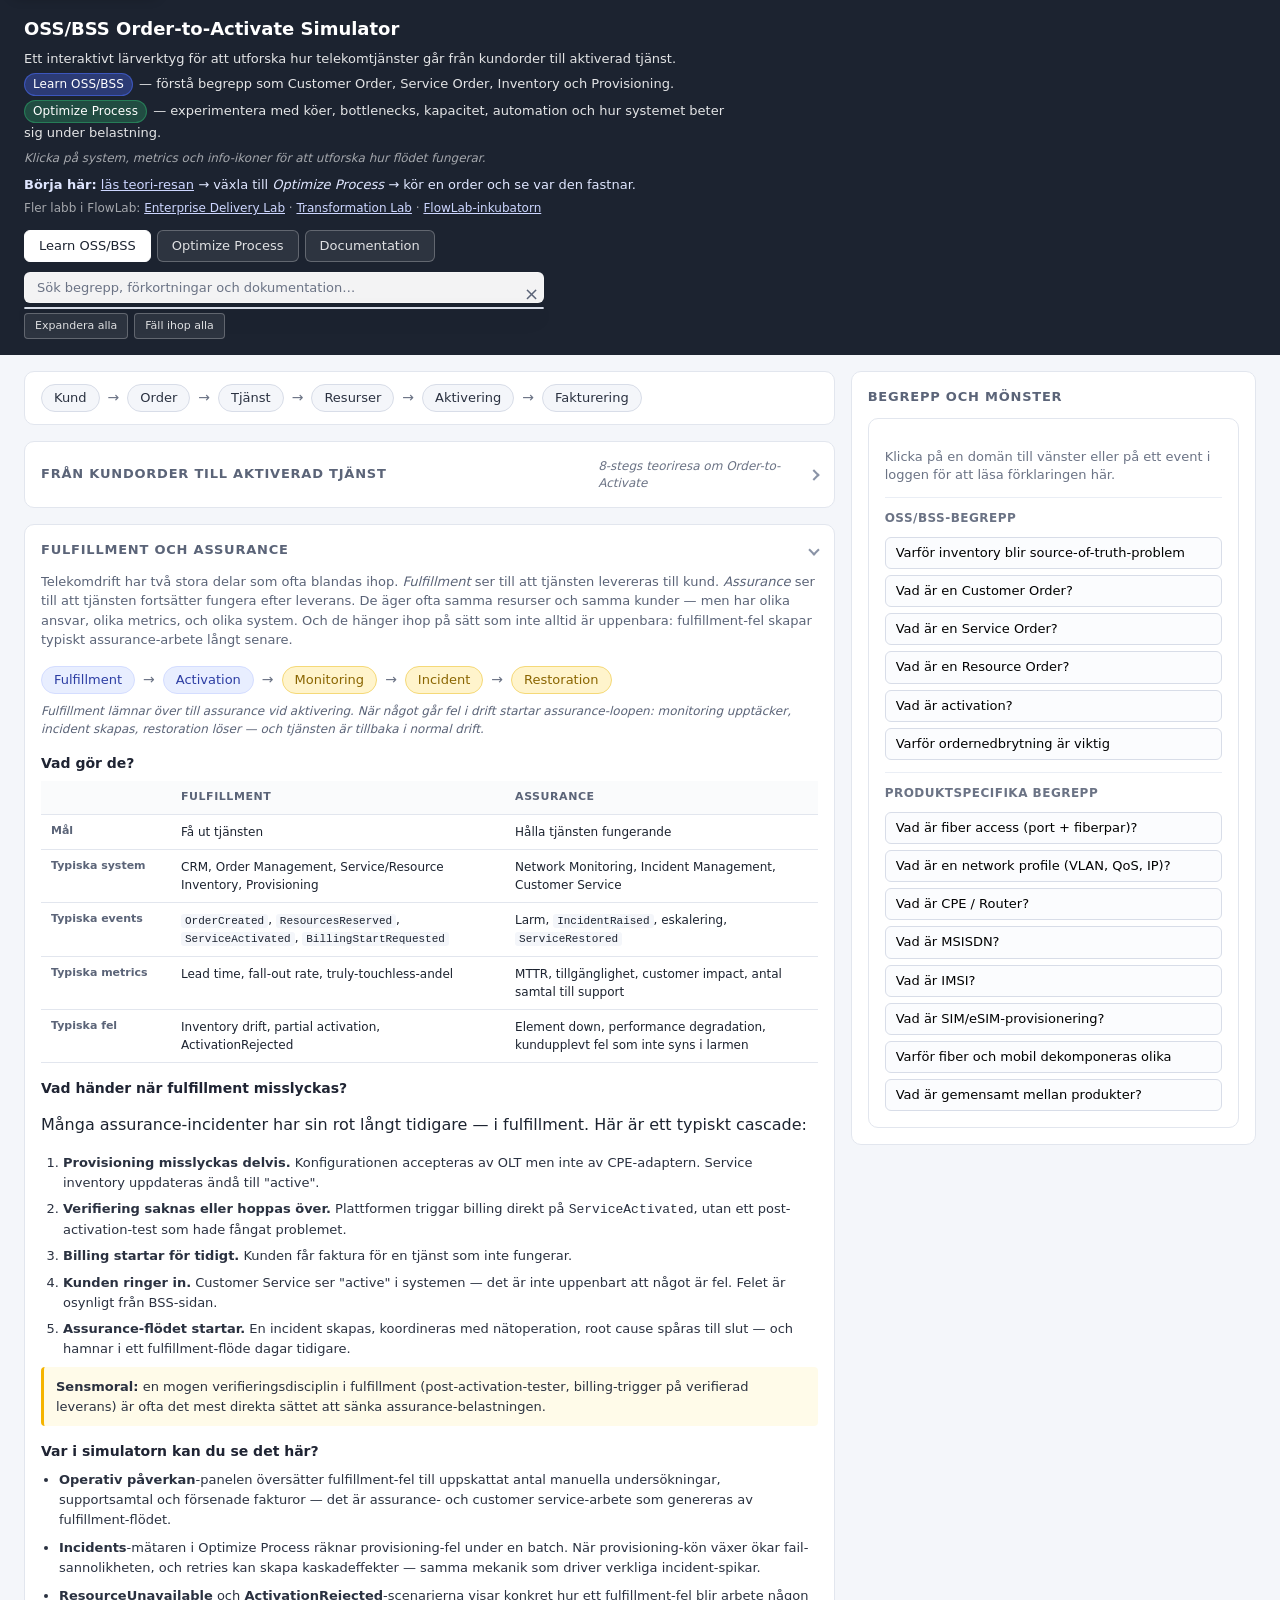
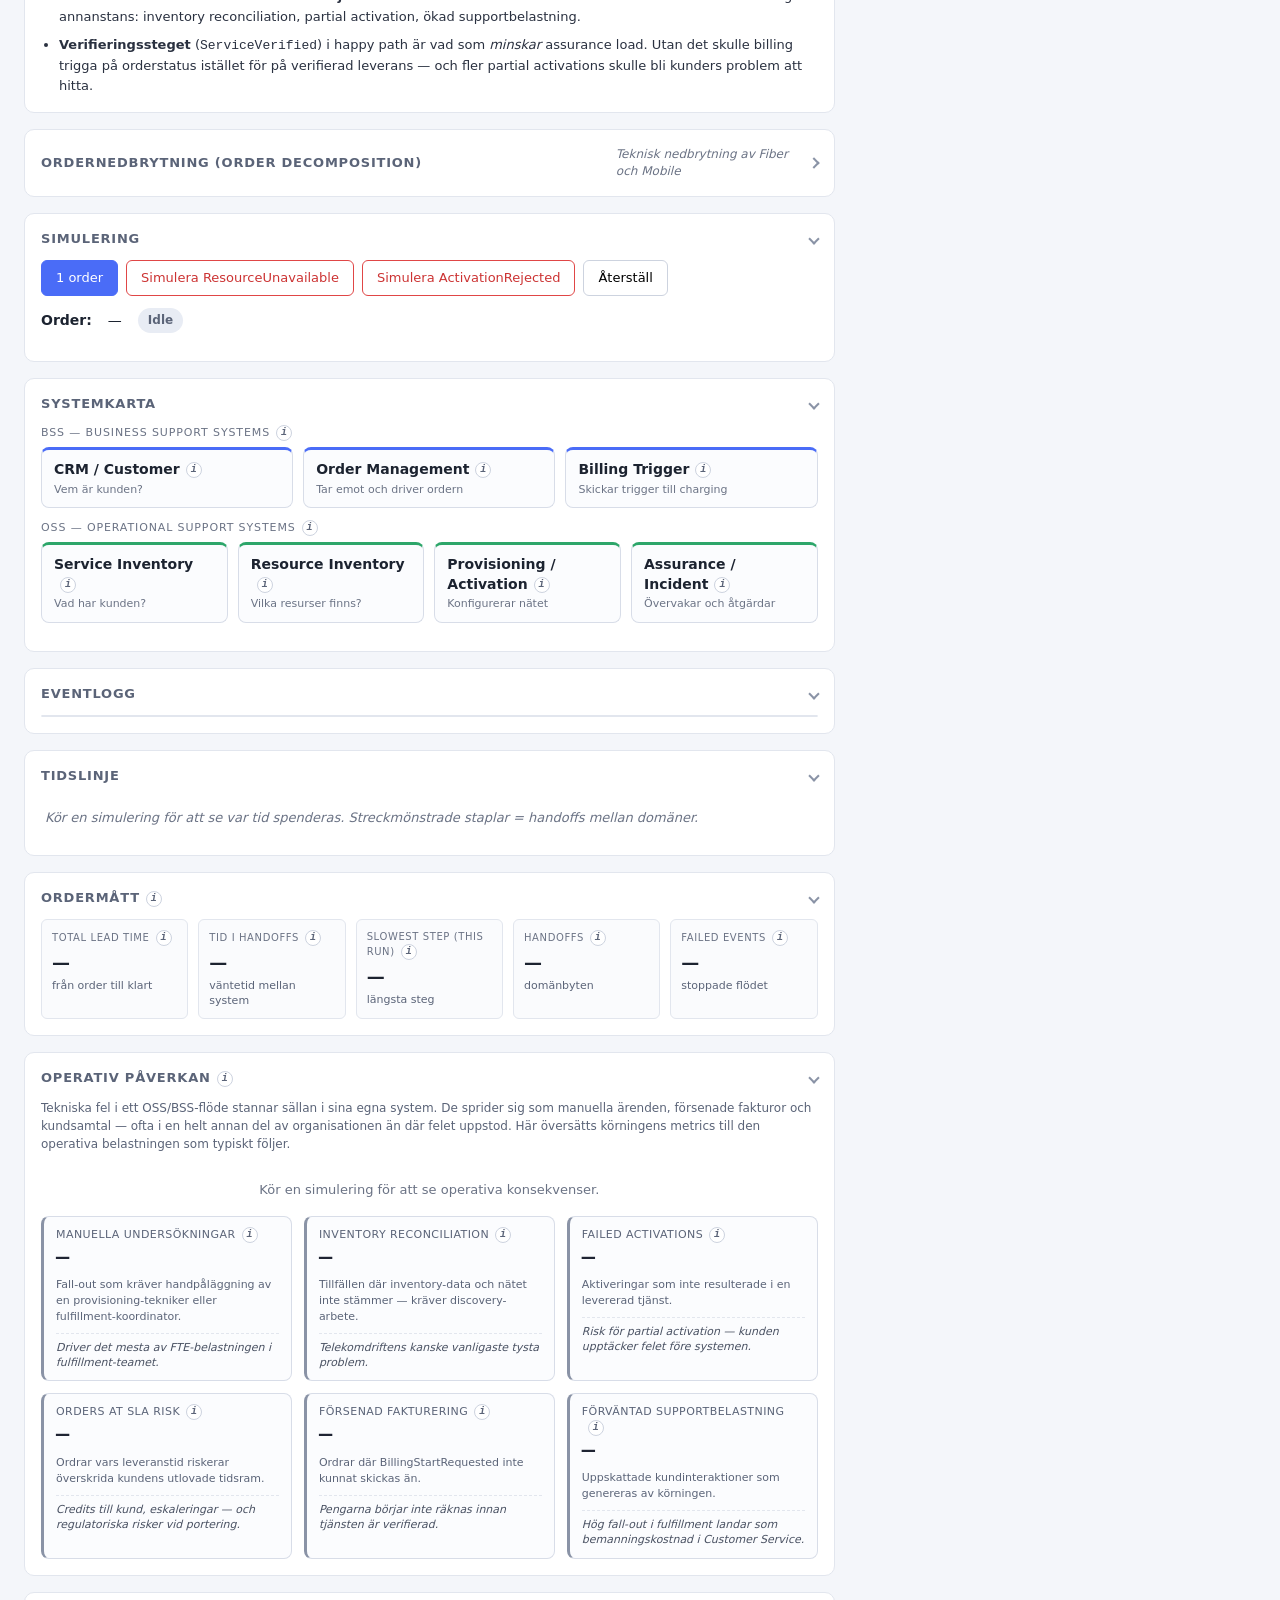
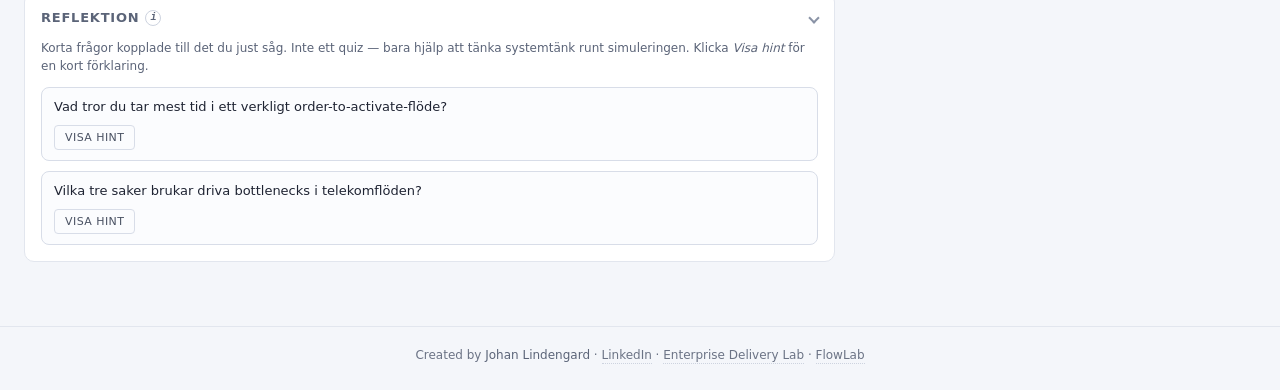
==== commit 046a278d: "docs: refresh README and improve cross-lab navigation" ====
--- a/index.html
+++ b/index.html
@@ -15,6 +15,7 @@
     <p><span class="mode-pill mode-pill-optimize">Optimize Process</span> — experimentera med köer, bottlenecks, kapacitet, automation och hur systemet beter sig under belastning.</p>
     <p class="intro-hint">Klicka på system, metrics och info-ikoner för att utforska hur flödet fungerar.</p>
     <p class="start-here"><strong>Börja här:</strong> <a href="#theory-journey">läs teori-resan</a> → växla till <em>Optimize Process</em> → kör en order och se var den fastnar.</p>
+    <p class="labb-nav">Fler labb i FlowLab: <a href="enterprise-lab.html">Enterprise Delivery Lab</a> · <a href="enterprise-lab.html#edl-transform-panel">Transformation Lab</a> · <a href="flow-lab.html">FlowLab-inkubatorn</a></p>
   </div>
   <div class="mode-tabs" role="tablist">
     <button class="mode-tab active" data-mode="learn" role="tab">Learn OSS/BSS</button>
@@ -699,6 +700,8 @@
 <footer class="app-footer">
   Created by <strong>Johan Lindengard</strong>
   · <a href="https://www.linkedin.com/in/johan-lindengard/" target="_blank" rel="noopener noreferrer">LinkedIn</a>
+  · <a href="enterprise-lab.html">Enterprise Delivery Lab</a>
+  · <a href="flow-lab.html">FlowLab</a>
 </footer>
 
 <script src="src/simulation/scenarios.js"></script>
--- a/src/styles/main.css
+++ b/src/styles/main.css
@@ -36,6 +36,14 @@
 }
 
 header .intro .start-here a { color: #cdd6ff; text-decoration: underline; }
+
+header .intro .labb-nav {
+  margin-top: 4px;
+  font-size: 12px;
+  color: rgba(255, 255, 255, 0.6);
+}
+
+header .intro .labb-nav a { color: #cdd6ff; text-decoration: underline; }
 .mode-pill {
   display: inline-block;
   padding: 1px 8px;
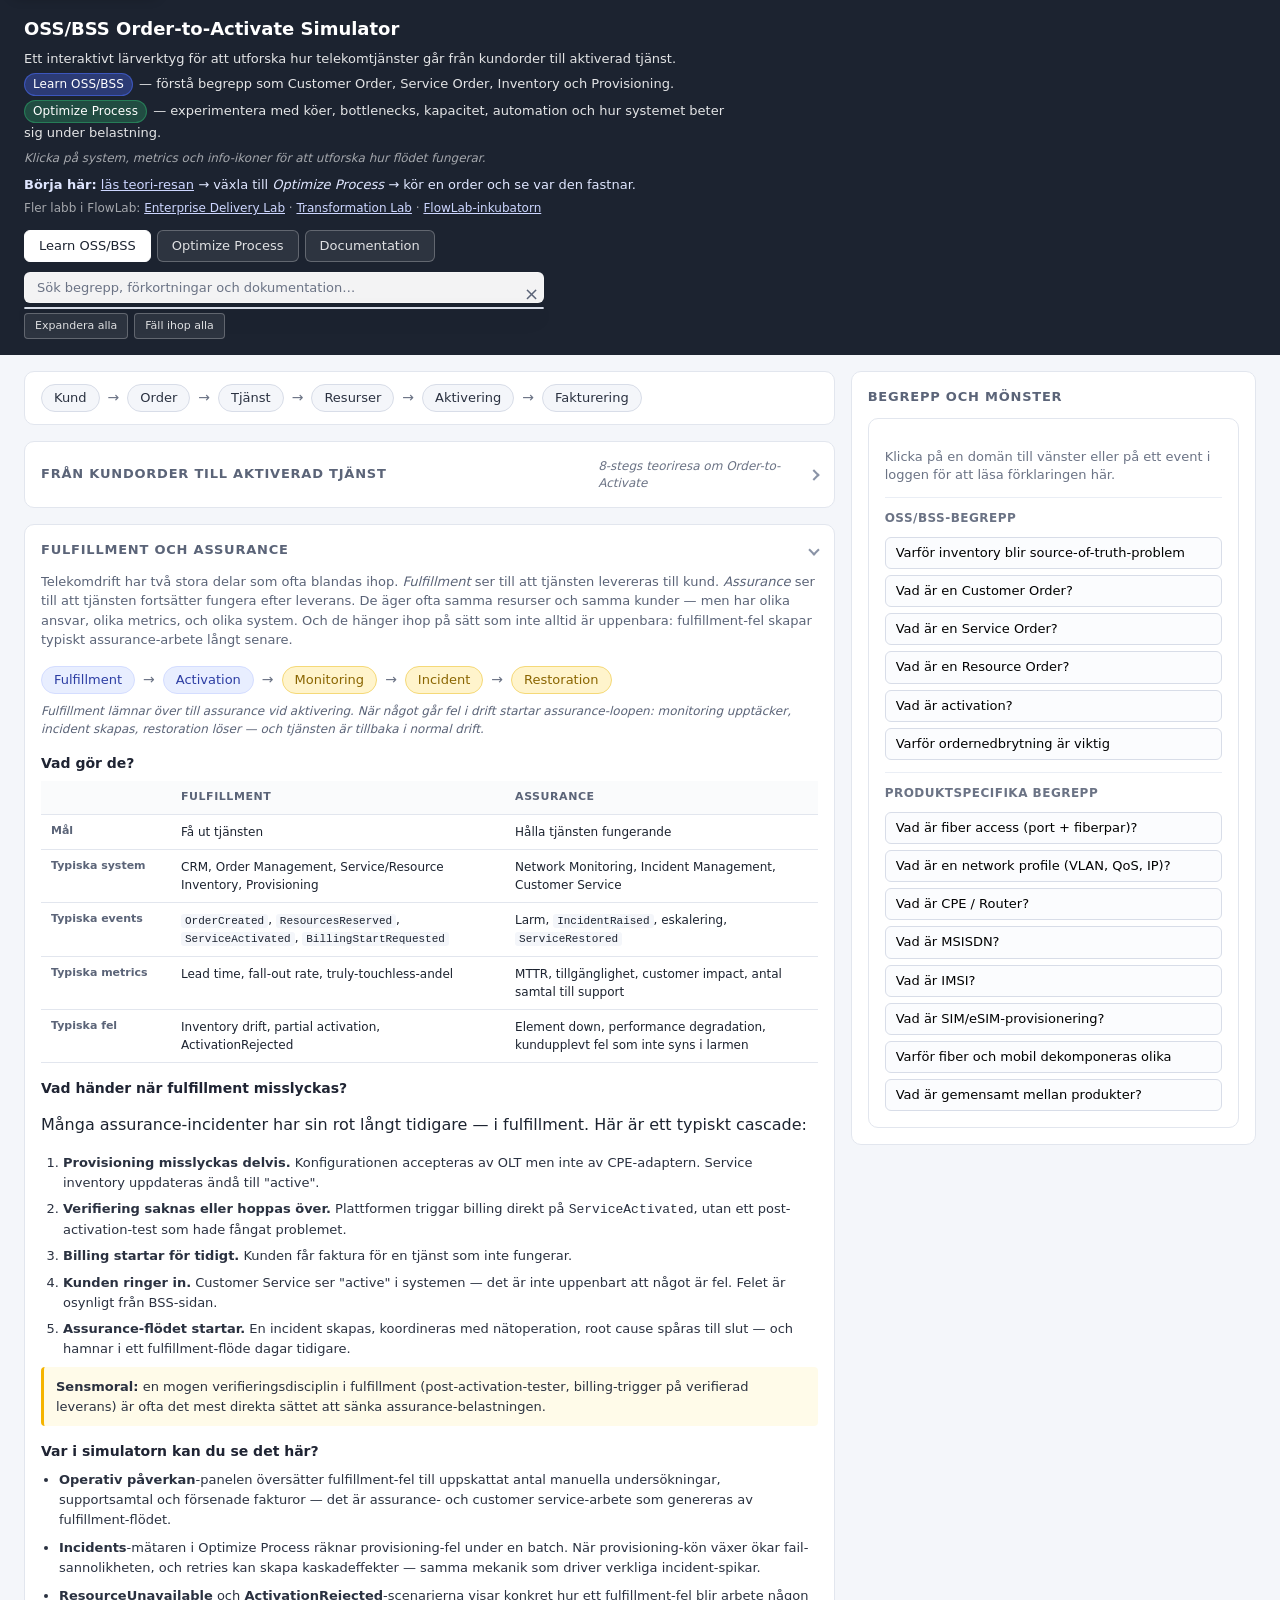
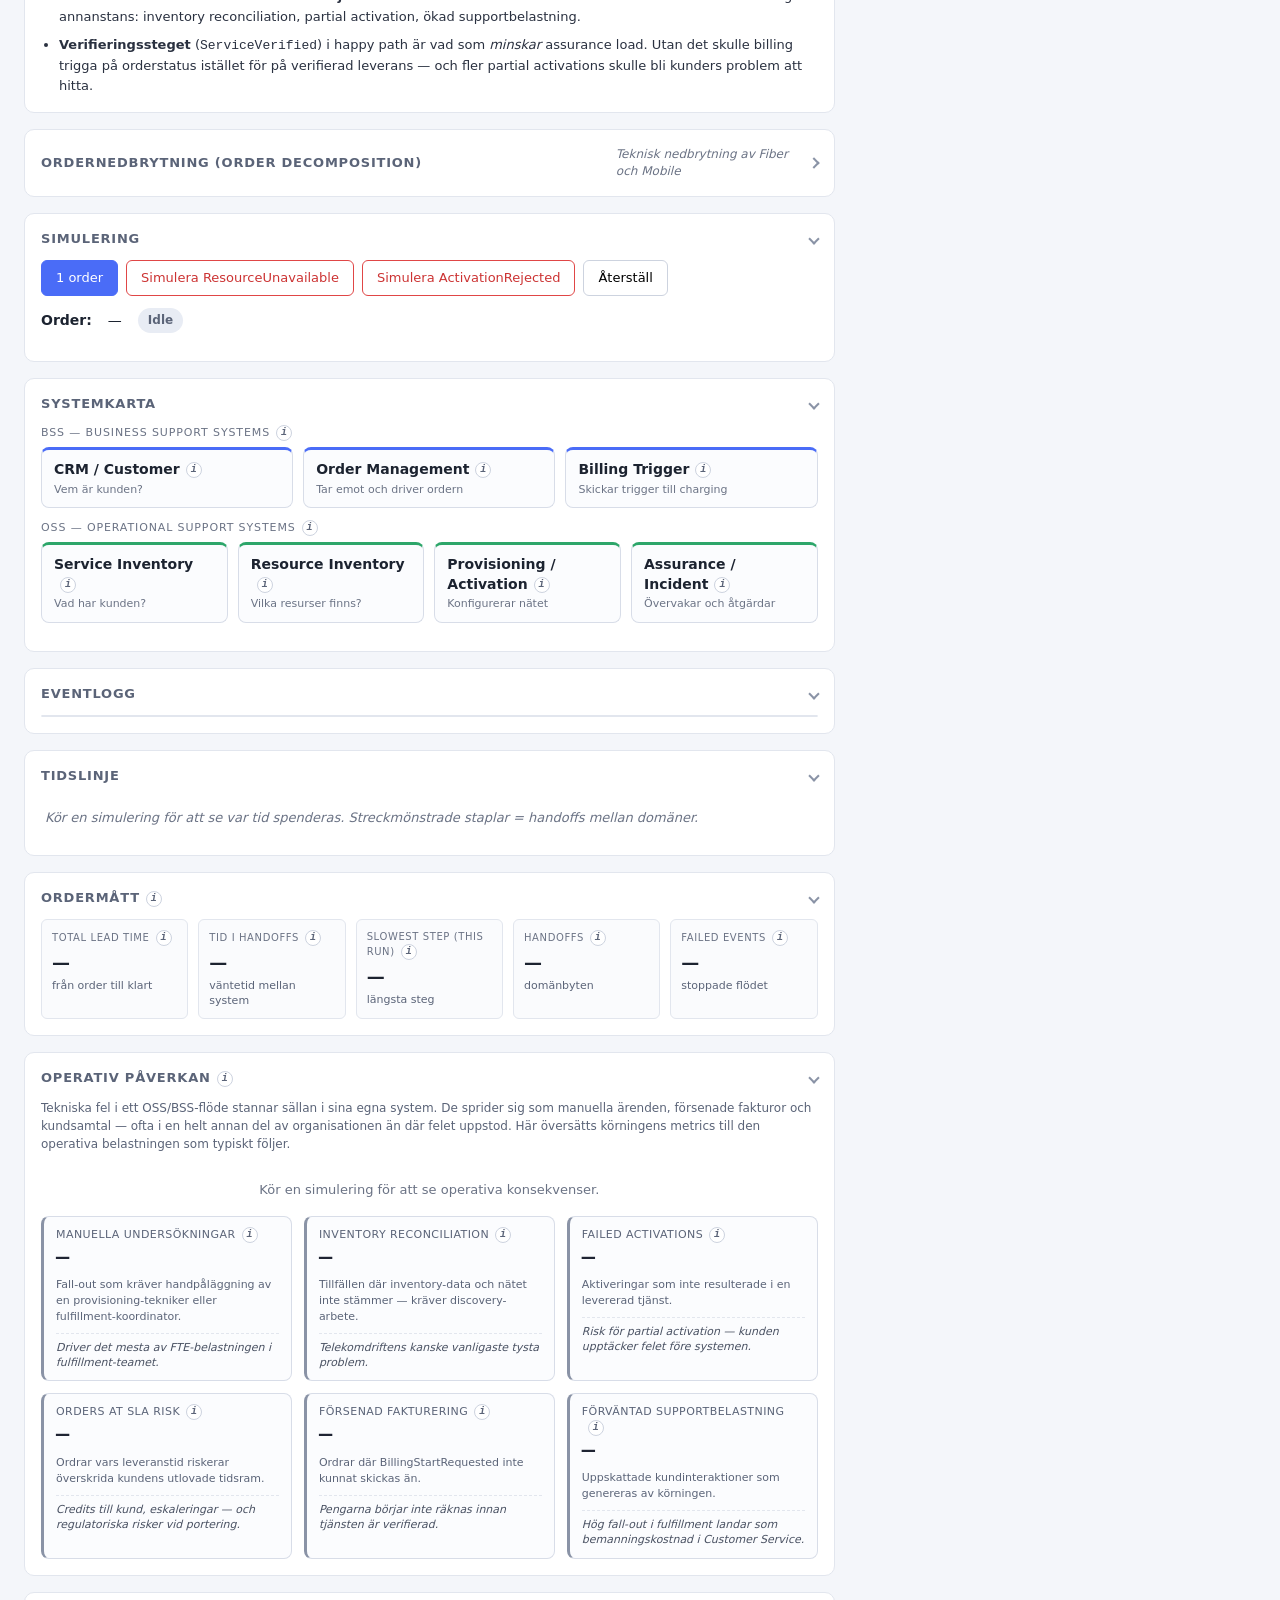
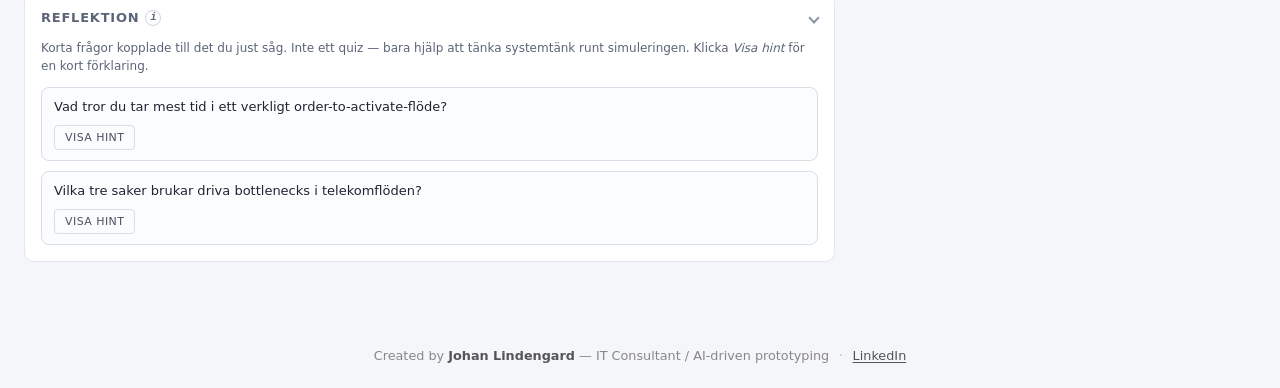
==== commit 2f2c03ae: "Merge origin/main into feat/flow-lab-mvp Löser konflikter mot main:s README-revidering och personal-" ====
--- a/index.html
+++ b/index.html
@@ -697,11 +697,20 @@
   <span aria-hidden="true">↑</span>
 </button>
 
-<footer class="app-footer">
-  Created by <strong>Johan Lindengard</strong>
-  · <a href="https://www.linkedin.com/in/johan-lindengard/" target="_blank" rel="noopener noreferrer">LinkedIn</a>
-  · <a href="enterprise-lab.html">Enterprise Delivery Lab</a>
-  · <a href="flow-lab.html">FlowLab</a>
+<footer>
+  <!-- BEGIN personal-footer · template: shared/personal-footer.html i salvage-vision-repot
+       Se docs/personal-footer-pattern.md för design + footer contract. -->
+  <p class="personal-footer">
+    Created by
+    <strong class="personal-footer-name">Johan Lindengard</strong>
+    —
+    <span class="personal-footer-role">IT Consultant / AI-driven prototyping</span>
+    <span class="personal-footer-sep" aria-hidden="true">·</span>
+    <a class="personal-footer-link"
+       href="https://www.linkedin.com/in/johan-lindengard/"
+       target="_blank" rel="noopener noreferrer">LinkedIn</a>
+  </p>
+  <!-- END personal-footer -->
 </footer>
 
 <script src="src/simulation/scenarios.js"></script>
--- a/src/styles/main.css
+++ b/src/styles/main.css
@@ -2024,33 +2024,38 @@
   }
 }
 
-/* App footer (attribution) ---------------------------------------------------
-   Diskret rad längst ner med skapar-namn + LinkedIn. Låg visuell tyngd:
-   muted text, prickad understrykning på länken som blir blå vid hover. */
-.app-footer {
+/* BEGIN personal-footer · template: shared/personal-footer.css i salvage-vision-repot
+   Se: docs/personal-footer-pattern.md i samma repo. Inline-embed för att hålla
+   oss-bss-simulator helt självgående (inga externa deps). Sync:a mot mallen
+   vid uppdatering. Dark-mode-blocket utelämnat — sidan är ljus-only. */
+.personal-footer {
+  --pf-text:        #888;
+  --pf-text-strong: #555;
+  --pf-link:        #555;
+  --pf-link-hover:  #222;
+  --pf-sep:         #bbb;
+  --pf-margin-top:  1.25rem;
+
+  margin: var(--pf-margin-top) 0 0 0;
+  color: var(--pf-text);
+  font-size: .8rem;
+  line-height: 1.5;
   text-align: center;
-  padding: 20px 16px 28px;
-  margin-top: 16px;
-  border-top: 1px solid #e2e6ee;
-  color: #6b7385;
-  font-size: 12px;
-  background: transparent;
-}
-.app-footer strong {
-  color: #5b6478;
-  font-weight: 500;
-}
-.app-footer a {
-  color: #6b7385;
-  text-decoration: none;
-  border-bottom: 1px dotted #cdd3df;
-  padding-bottom: 1px;
-  transition: color 0.15s, border-color 0.15s;
-}
-.app-footer a:hover {
-  color: #4a6cf7;
-  border-bottom-color: #4a6cf7;
-}
+}
+
+/* Projekt-lokal: ge <footer> egen luft (mallen är medvetet padding-fri). */
+body > footer { padding: 16px 0 24px; }
+.personal-footer-name { color: var(--pf-text-strong); font-weight: 600; }
+.personal-footer-sep  { margin: 0 .35rem; color: var(--pf-sep); }
+.personal-footer-link {
+  color: var(--pf-link);
+  text-decoration: underline;
+  text-decoration-thickness: 1px;
+  text-underline-offset: 2px;
+}
+.personal-footer-link:hover,
+.personal-footer-link:focus-visible { color: var(--pf-link-hover); }
+/* END personal-footer */
 
 /* Mode-tabs show/hide-regler — placerade sist så de vinner kaskaden mot
    body.mode-parallel .parallel-only (samma specificity, sista vinner).
